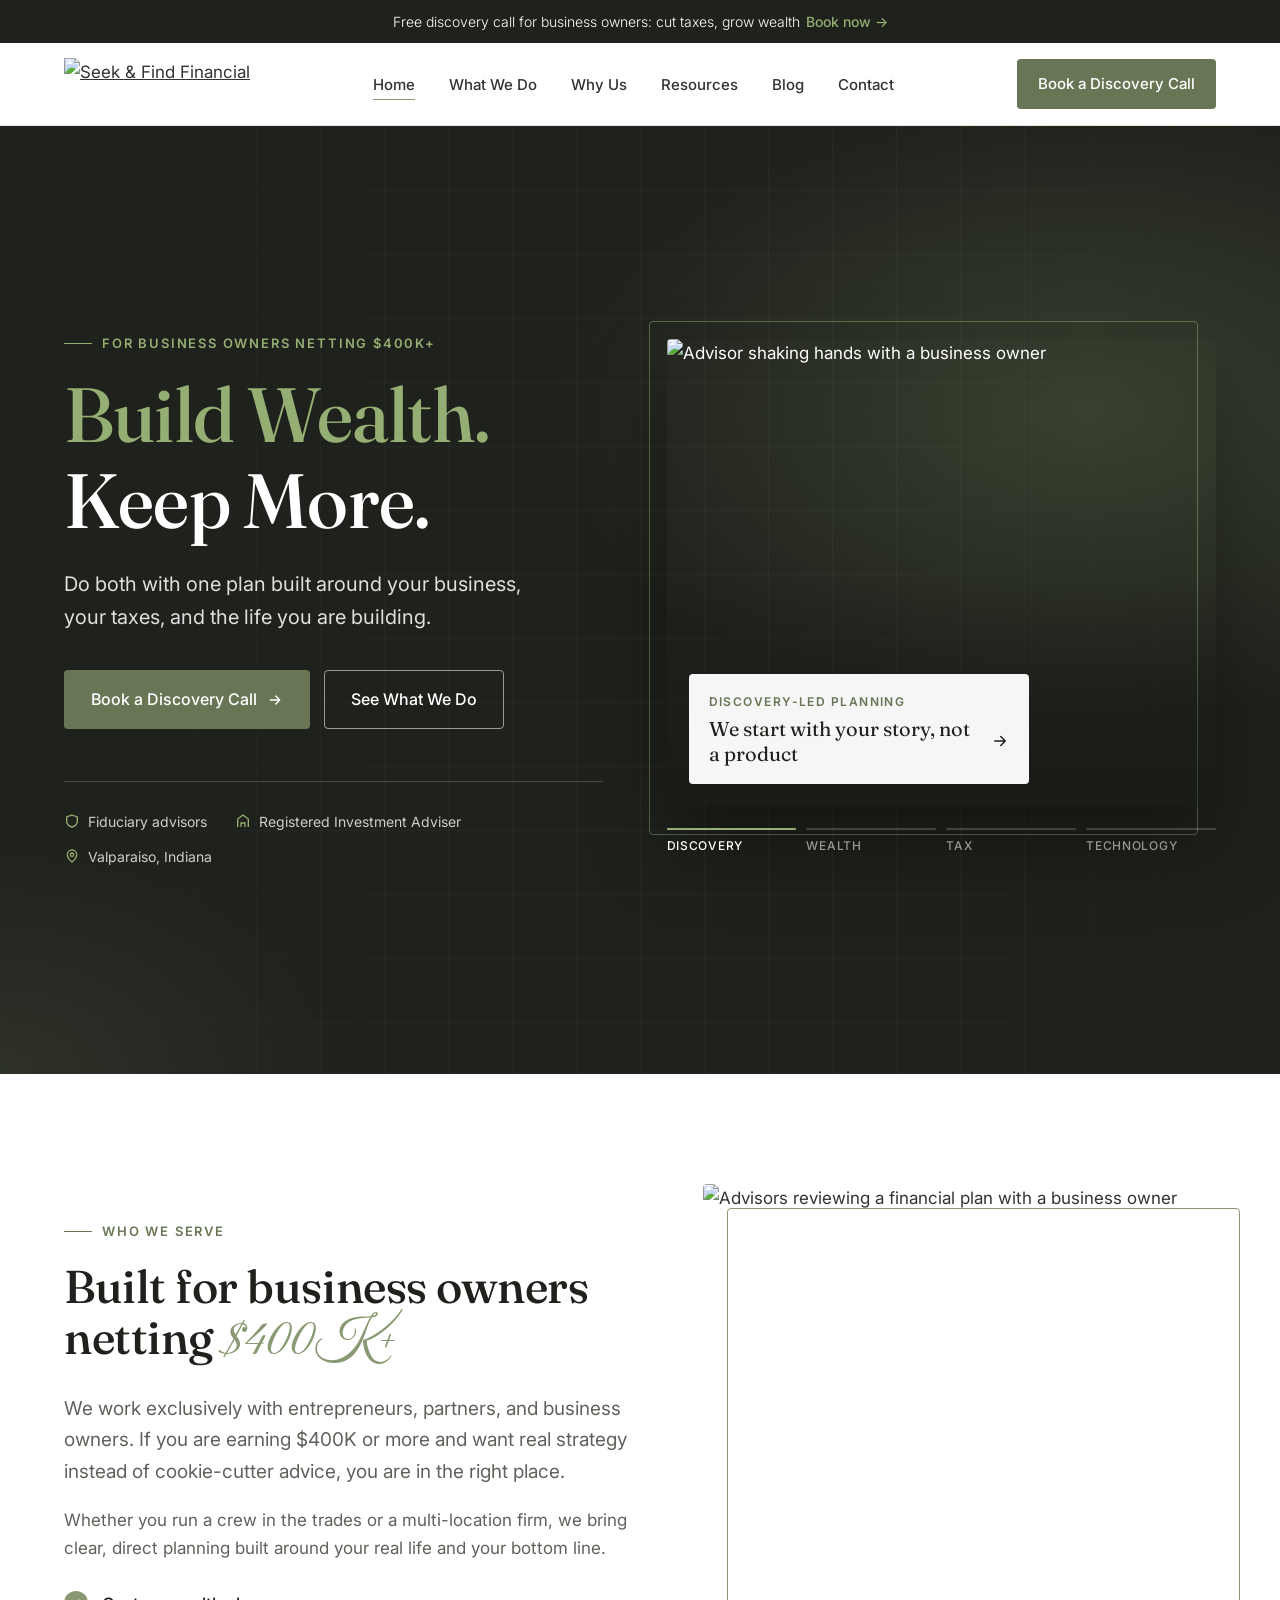
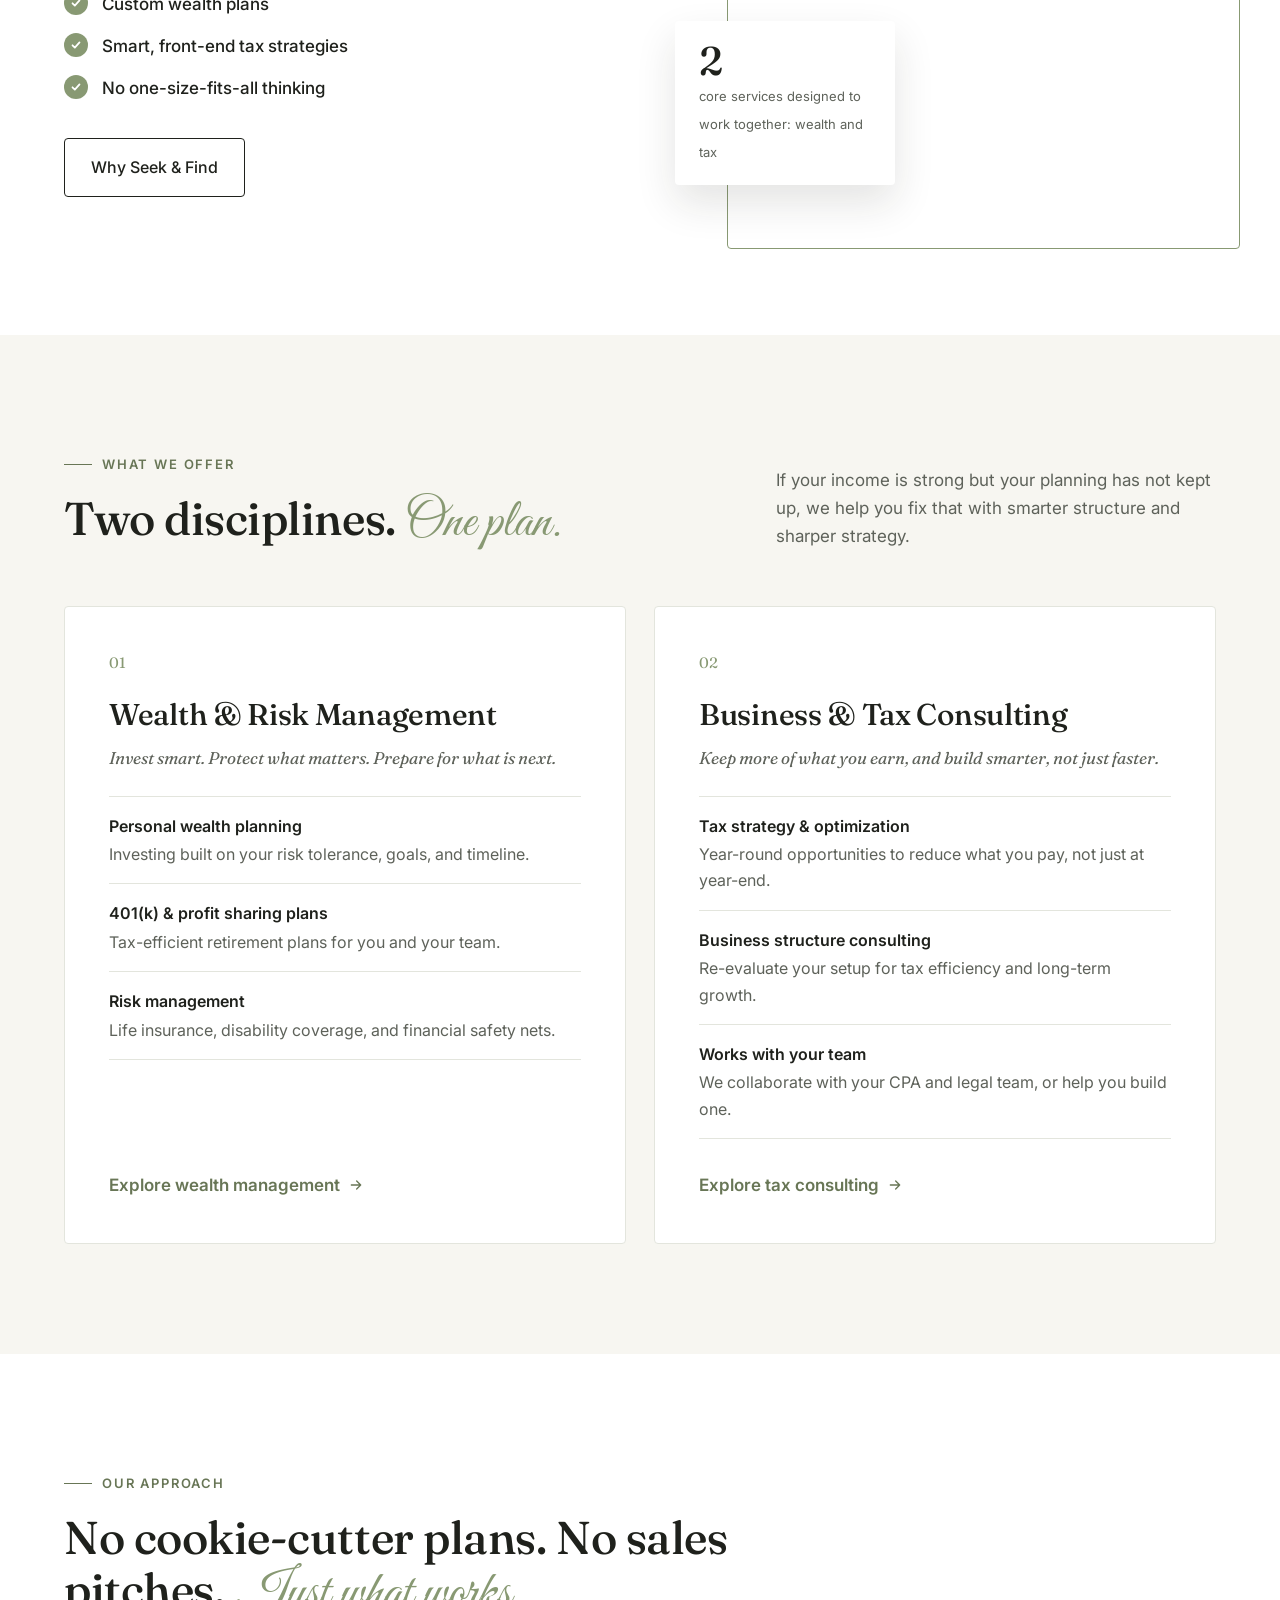
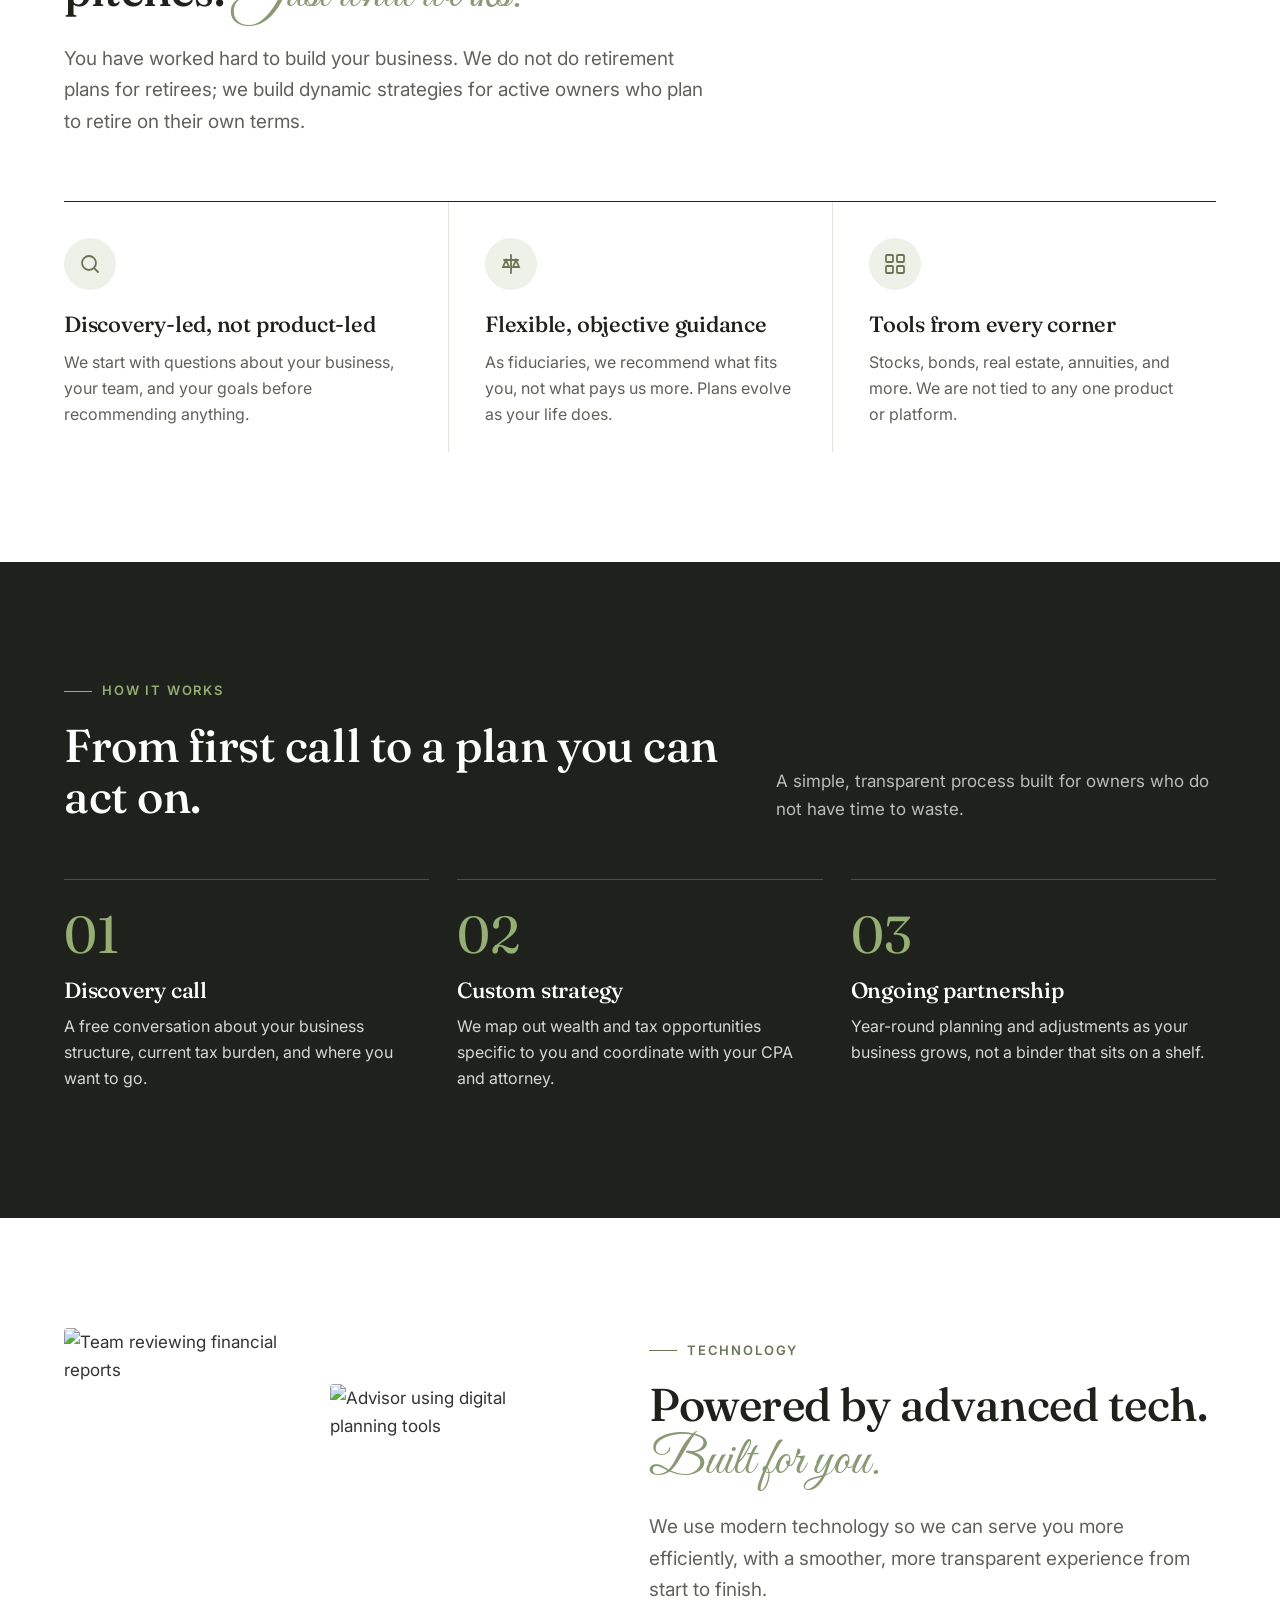
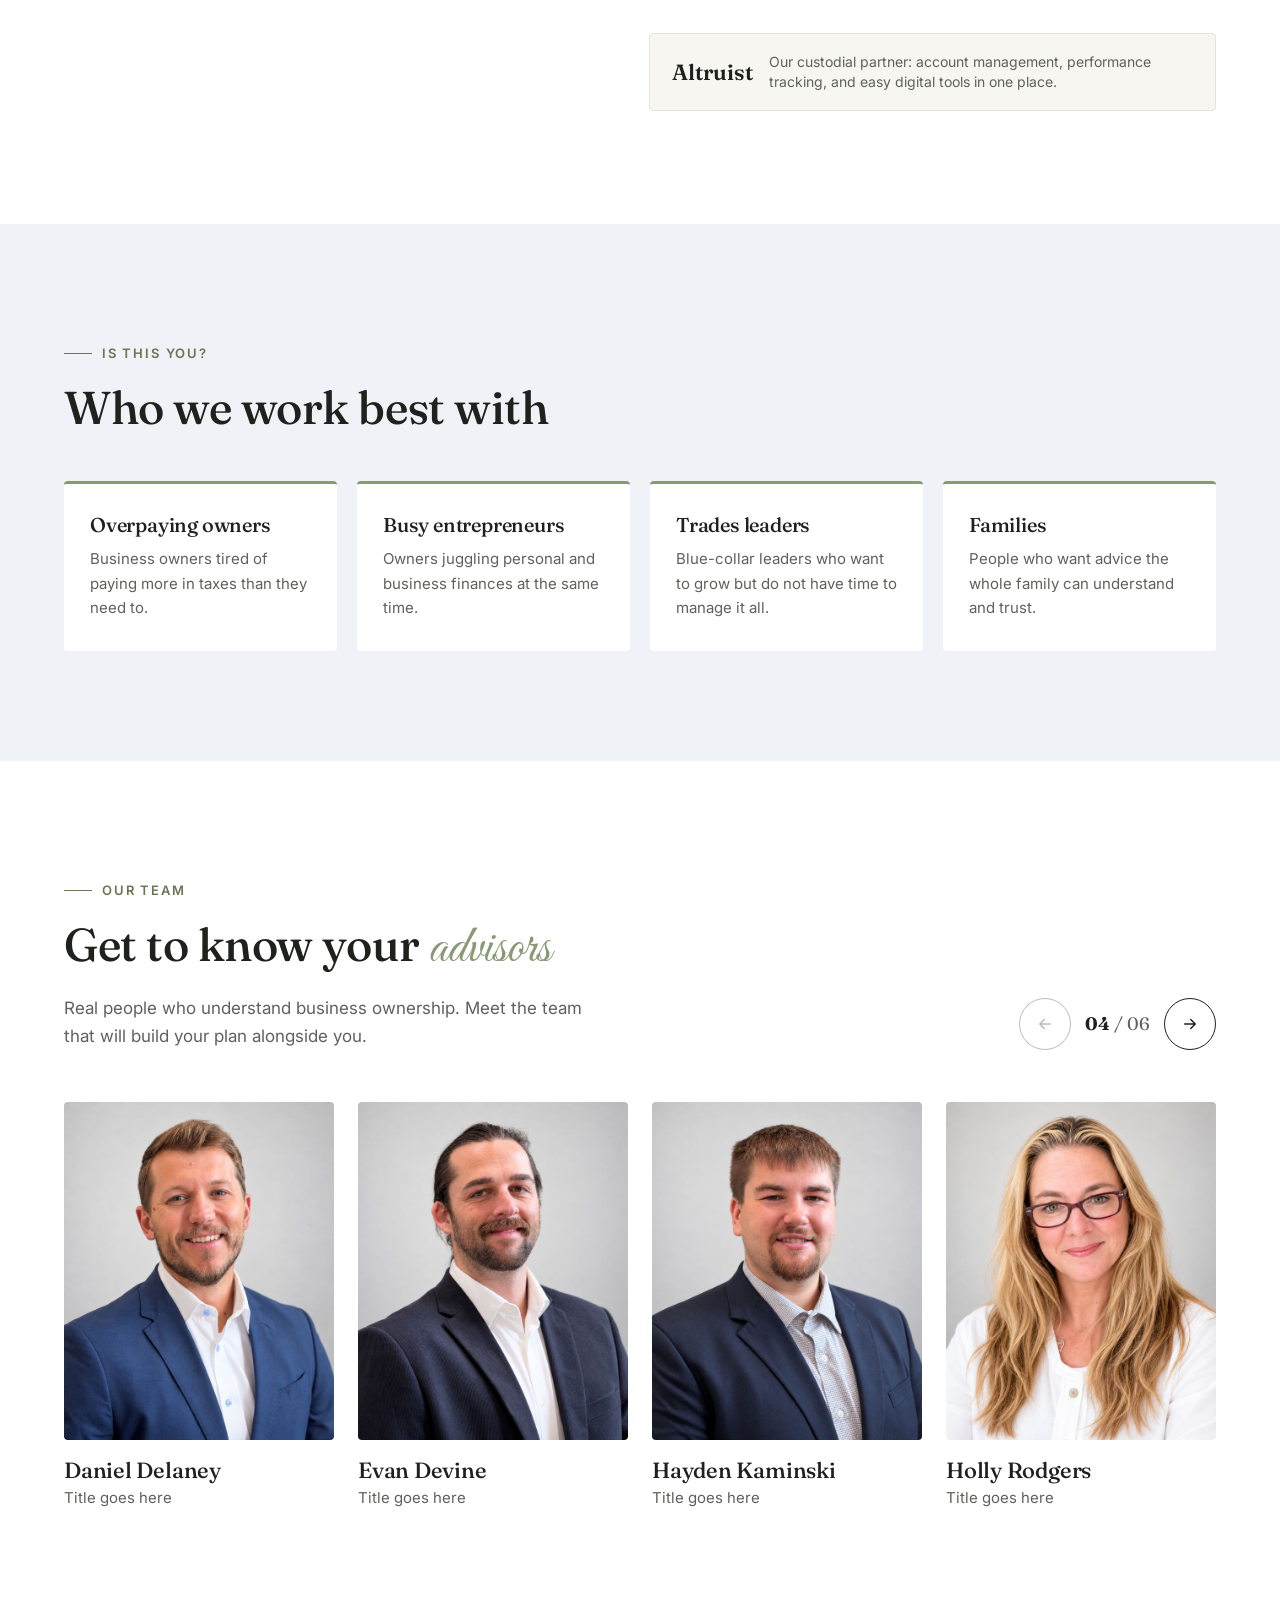
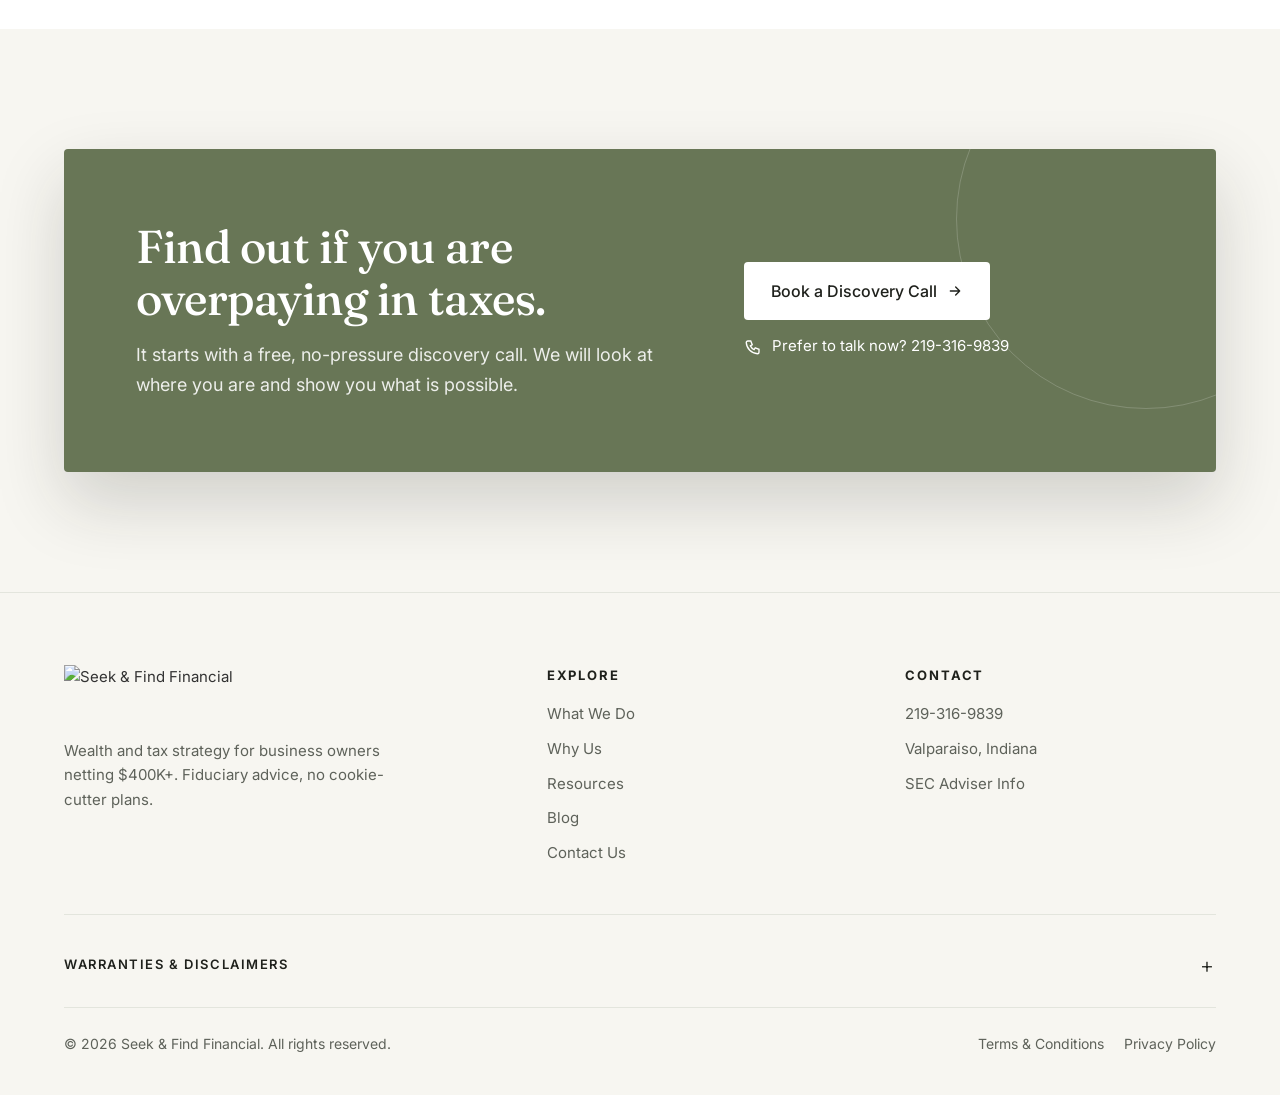
==== index.html @ c7fefdf2 "Add files via upload" ====
<!DOCTYPE html>
<html lang="en">
<head>
<meta charset="utf-8">
<meta name="viewport" content="width=device-width, initial-scale=1">
<title>Wealth &amp; Tax Planning for Business Owners | Seek &amp; Find Financial</title>
<meta name="description" content="Seek &amp; Find Financial helps business owners netting $400K+ cut taxes and grow wealth with custom, fiduciary financial strategies. Book a free discovery call.">
<link rel="preconnect" href="https://fonts.googleapis.com">
<link rel="preconnect" href="https://fonts.gstatic.com" crossorigin>
<!-- Mockup font stand-ins: Fraunces for Tabacbigglam (display), Great Vibes for Goodvibrations Script (accent), Inter (body, same as live site) -->
<link href="https://fonts.googleapis.com/css2?family=Fraunces:opsz,wght@9..144,400;9..144,500;9..144,600&family=Great+Vibes&family=Inter:wght@300;400;500;600&display=swap" rel="stylesheet">
<style>
  :root{
    --sage:#889973;          /* live site accent */
    --sage-light:#94AE73;    /* live site H1 accent */
    --sage-btn:#687656;      /* darkened for 4.5:1 contrast with white text */
    --sage-btn-hover:#56633F;
    --sage-tint:#EEF1E8;
    --ink:#1F211C;
    --text:#333333;
    --muted:#5E625A;
    --line:#E3E5DD;
    --paper:#FFFFFF;
    --cream:#F7F6F1;
    --mist:#EFF2F6;
    --display:"Fraunces", Georgia, serif;
    --script:"Great Vibes", cursive;
    --body:"Inter", system-ui, -apple-system, sans-serif;
    --wrap:1200px;
    --radius:4px;
  }
  *,*::before,*::after{box-sizing:border-box}
  html{scroll-behavior:smooth}
  body{margin:0;background:var(--paper);color:var(--text);font-family:var(--body);font-size:17px;line-height:1.65;-webkit-font-smoothing:antialiased}
  img{max-width:100%;display:block}
  a{color:inherit}
  .wrap{max-width:var(--wrap);margin:0 auto;padding:0 24px}
  h1,h2,h3{font-family:var(--display);font-weight:500;color:var(--ink);line-height:1.12;margin:0;letter-spacing:-0.01em}
  h2{font-size:clamp(30px,4vw,46px)}
  h3{font-size:22px}
  p{margin:0 0 1em}
  .script{font-family:var(--script);font-weight:400;color:var(--sage);font-size:1.15em;letter-spacing:0;line-height:1}
  .eyebrow{display:inline-flex;align-items:center;gap:10px;font-size:13px;font-weight:600;letter-spacing:.14em;text-transform:uppercase;color:var(--sage-btn);margin-bottom:18px}
  .eyebrow::before{content:"";width:28px;height:1px;background:currentColor}
  .lede{font-size:19px;color:var(--muted);max-width:640px}

  /* Buttons */
  .btn{display:inline-flex;align-items:center;gap:10px;padding:15px 26px;border-radius:var(--radius);font-weight:500;font-size:16px;text-decoration:none;transition:background .2s,color .2s,border-color .2s,transform .2s;border:1px solid transparent;cursor:pointer}
  .btn-primary{background:var(--sage-btn);color:#fff}
  .btn-primary:hover{background:var(--sage-btn-hover)}
  .btn-ghost{border-color:rgba(255,255,255,.55);color:#fff}
  .btn-ghost:hover{background:#fff;color:var(--ink)}
  .btn-dark{border-color:var(--ink);color:var(--ink)}
  .btn-dark:hover{background:var(--ink);color:#fff}
  .btn svg{width:16px;height:16px;transition:transform .2s}
  .btn:hover svg{transform:translateX(3px)}
  .btn:focus-visible,a:focus-visible,button:focus-visible{outline:2px solid var(--sage-light);outline-offset:3px}

  /* Announcement bar */
  .topbar{background:var(--ink);color:#fff;font-size:14px;text-align:center;padding:10px 16px}
  .topbar a{text-decoration:none;font-weight:300}
  .topbar a span{color:var(--sage-light);font-weight:500;margin-left:6px}

  /* Header */
  header.site{position:sticky;top:0;z-index:50;background:rgba(255,255,255,.94);backdrop-filter:blur(10px);border-bottom:1px solid var(--line)}
  .nav{display:flex;align-items:center;justify-content:space-between;height:82px}
  .logo img{height:52px;width:auto}
  .nav-links{display:flex;align-items:center;gap:34px;list-style:none;margin:0;padding:0}
  .nav-links a{text-decoration:none;font-size:15px;font-weight:500;color:var(--text);position:relative;padding:6px 0}
  .nav-links a::after{content:"";position:absolute;left:0;bottom:0;width:0;height:1px;background:var(--sage);transition:width .25s}
  .nav-links a:hover::after,.nav-links a[aria-current="page"]::after{width:100%}
  .nav .btn{padding:12px 20px;font-size:15px}
  .menu-toggle{display:none;background:none;border:0;padding:8px;cursor:pointer}
  .menu-toggle span{display:block;width:24px;height:2px;background:var(--ink);margin:5px 0;transition:transform .25s,opacity .25s}

  /* Hero */
  .hero{position:relative;color:#fff;overflow:hidden;background:
      radial-gradient(900px 520px at 85% 30%,rgba(148,174,115,.22),transparent 60%),
      radial-gradient(600px 400px at 0% 100%,rgba(136,153,115,.14),transparent 60%),
      var(--ink)}
  .hero::before{content:"";position:absolute;inset:0;background-image:linear-gradient(rgba(255,255,255,.035) 1px,transparent 1px),linear-gradient(90deg,rgba(255,255,255,.035) 1px,transparent 1px);background-size:64px 64px;mask-image:linear-gradient(90deg,transparent,#000 40%,#000 70%,transparent);-webkit-mask-image:linear-gradient(90deg,transparent,#000 40%,#000 70%,transparent);pointer-events:none}
  .hero .wrap{position:relative;width:100%;padding-top:88px;padding-bottom:96px;display:grid;grid-template-columns:1fr 1.02fr;gap:64px;align-items:center}
  .hero .eyebrow{color:var(--sage-light)}
  .hero h1{color:#fff;font-size:clamp(44px,6vw,78px)}
  .hero h1 em{font-style:normal;color:var(--sage-light);display:block}
  .hero p.sub{font-size:20px;color:rgba(255,255,255,.86);max-width:500px;margin:24px 0 36px}
  .hero-ctas{display:flex;flex-wrap:wrap;gap:14px}
  .hero-trust{display:flex;flex-wrap:wrap;gap:12px 28px;margin-top:52px;padding-top:28px;border-top:1px solid rgba(255,255,255,.18);font-size:14px;color:rgba(255,255,255,.78)}

  /* Hero carousel (maps to a Webflow Slider: fade animation, autoplay) */
  .carousel{position:relative}
  .carousel-frame{position:relative;aspect-ratio:4/3.4;border-radius:var(--radius);overflow:hidden;box-shadow:0 40px 80px rgba(0,0,0,.35)}
  .carousel::before{content:"";position:absolute;inset:-18px 18px 18px -18px;border:1px solid rgba(148,174,115,.5);border-radius:var(--radius);pointer-events:none}
  .slide{position:absolute;inset:0;opacity:0;transition:opacity 1.1s ease;pointer-events:none}
  .slide.active{opacity:1;pointer-events:auto}
  .slide img{width:100%;height:100%;object-fit:cover;transform:scale(1.08);transition:transform 7s ease-out}
  .slide.active img{transform:scale(1)}
  .slide::after{content:"";position:absolute;inset:0;background:linear-gradient(180deg,transparent 50%,rgba(20,22,18,.55))}
  .slide-card{position:absolute;left:22px;bottom:22px;right:22px;max-width:340px;z-index:2;background:rgba(255,255,255,.96);color:var(--text);padding:18px 20px;border-radius:var(--radius);transform:translateY(14px);opacity:0;transition:transform .7s ease .35s,opacity .7s ease .35s}
  .slide.active .slide-card{transform:none;opacity:1}
  .slide-card small{display:block;font-size:12px;font-weight:600;letter-spacing:.12em;text-transform:uppercase;color:var(--sage-btn);margin-bottom:4px}
  .slide-card a{font-family:var(--display);font-size:20px;line-height:1.25;color:var(--ink);text-decoration:none;display:flex;justify-content:space-between;gap:12px;align-items:center}
  .slide-card a svg{width:18px;height:18px;flex:0 0 18px;transition:transform .2s}
  .slide-card a:hover svg{transform:translateX(4px)}
  .carousel-nav{display:flex;gap:10px;margin-top:22px}
  .carousel-nav button{flex:1;background:none;border:0;padding:10px 0 0;cursor:pointer;text-align:left;color:rgba(255,255,255,.55);font:500 12px/1.3 var(--body);letter-spacing:.06em;text-transform:uppercase;position:relative}
  .carousel-nav button::before,.carousel-nav button::after{content:"";position:absolute;left:0;top:0;height:2px;border-radius:2px}
  .carousel-nav button::before{right:0;background:rgba(255,255,255,.18)}
  .carousel-nav button::after{width:0;background:var(--sage-light)}
  .carousel-nav button.active{color:#fff}
  .carousel-nav button.active::after{animation:progress var(--dur,6s) linear forwards}
  .carousel.paused .carousel-nav button.active::after{animation-play-state:paused}
  @keyframes progress{to{width:100%}}
  @media (prefers-reduced-motion:reduce){
    .slide,.slide img,.slide-card{transition:none}
    .slide img{transform:none}
    .carousel-nav button.active::after{animation:none;width:100%}
  }
  .hero-trust span{display:inline-flex;align-items:center;gap:8px}
  .hero-trust svg{width:16px;height:16px;color:var(--sage-light)}

  section{padding:110px 0}

  /* Built for */
  .split{display:grid;grid-template-columns:1.05fr .95fr;gap:72px;align-items:center}
  .split-media{position:relative}
  .split-media img{width:100%;aspect-ratio:4/5;object-fit:cover;border-radius:var(--radius)}
  .split-media::before{content:"";position:absolute;inset:24px -24px -24px 24px;border:1px solid var(--sage);border-radius:var(--radius);z-index:-1}
  .stat-badge{position:absolute;left:-28px;bottom:40px;background:var(--paper);padding:20px 24px;border-radius:var(--radius);box-shadow:0 18px 40px rgba(31,33,28,.12);max-width:220px}
  .stat-badge strong{display:block;font-family:var(--display);font-size:40px;font-weight:500;color:var(--ink);line-height:1}
  .stat-badge small{font-size:13px;color:var(--muted)}
  .checks{list-style:none;padding:0;margin:28px 0 36px;display:grid;gap:14px}
  .checks li{display:flex;gap:14px;align-items:flex-start;font-weight:500;color:var(--ink)}
  .checks li::before{content:"";flex:0 0 24px;height:24px;border-radius:50%;background:var(--sage) url("data:image/svg+xml,%3Csvg xmlns='http://www.w3.org/2000/svg' viewBox='0 0 24 24' fill='none' stroke='white' stroke-width='3' stroke-linecap='round' stroke-linejoin='round'%3E%3Cpath d='M6 12.5l4 4 8-9'/%3E%3C/svg%3E") center/14px no-repeat;margin-top:1px}

  /* Services */
  .services{background:var(--cream)}
  .section-head{display:flex;justify-content:space-between;align-items:flex-end;gap:40px;margin-bottom:56px}
  .section-head p{max-width:440px;color:var(--muted);margin:0}
  .cards{display:grid;grid-template-columns:1fr 1fr;gap:28px}
  .card{background:var(--paper);border:1px solid var(--line);border-radius:var(--radius);padding:44px;display:flex;flex-direction:column;transition:border-color .25s,box-shadow .25s,transform .25s}
  .card:hover{border-color:var(--sage);box-shadow:0 22px 50px rgba(31,33,28,.08);transform:translateY(-4px)}
  .card-num{font-family:var(--display);font-size:15px;color:var(--sage);margin-bottom:22px}
  .card h3{font-size:30px;margin-bottom:12px}
  .card .tag{font-style:italic;font-family:var(--display);color:var(--muted);margin-bottom:24px}
  .card ul{list-style:none;padding:0;margin:0 0 32px;border-top:1px solid var(--line)}
  .card li{padding:16px 0;border-bottom:1px solid var(--line);font-size:16px}
  .card li strong{display:block;color:var(--ink);font-weight:600;margin-bottom:2px}
  .card li span{color:var(--muted)}
  .card .link{margin-top:auto;display:inline-flex;align-items:center;gap:8px;font-weight:600;color:var(--sage-btn);text-decoration:none}
  .card .link:hover{color:var(--ink)}
  .card .link svg{width:16px;height:16px;transition:transform .2s}
  .card .link:hover svg{transform:translateX(4px)}

  /* Approach */
  .approach-head{max-width:760px;margin-bottom:64px}
  .approach-head h2{margin-bottom:22px}
  .pillars{display:grid;grid-template-columns:repeat(3,1fr);gap:0;border-top:1px solid var(--ink)}
  .pillar{padding:36px 36px 8px 0}
  .pillar + .pillar{padding-left:36px;border-left:1px solid var(--line)}
  .pillar-icon{width:52px;height:52px;border-radius:50%;background:var(--sage-tint);display:grid;place-items:center;margin-bottom:22px;color:var(--sage-btn)}
  .pillar-icon svg{width:24px;height:24px}
  .pillar h3{margin-bottom:12px}
  .pillar p{color:var(--muted);font-size:16px}

  /* Process */
  .process{background:var(--ink);color:rgba(255,255,255,.82)}
  .process h2{color:#fff}
  .process .eyebrow{color:var(--sage-light)}
  .process .section-head p{color:rgba(255,255,255,.7)}
  .steps{display:grid;grid-template-columns:repeat(3,1fr);gap:28px;counter-reset:step}
  .step{border-top:1px solid rgba(255,255,255,.2);padding-top:28px;counter-increment:step}
  .step::before{content:"0" counter(step);display:block;font-family:var(--display);font-size:52px;color:var(--sage-light);line-height:1;margin-bottom:18px}
  .step h3{color:#fff;margin-bottom:10px}
  .step p{font-size:16px}

  /* Tech */
  .tech .split{grid-template-columns:.95fr 1.05fr}
  .tech-media{display:grid;grid-template-columns:1fr 1fr;gap:18px}
  .tech-media img{min-width:0;width:100%;height:100%;aspect-ratio:3/4;object-fit:cover;border-radius:var(--radius)}
  .tech-media img:last-child{margin-top:56px}
  .partner{display:flex;align-items:center;gap:16px;margin-top:28px;padding:18px 22px;border:1px solid var(--line);border-radius:var(--radius);background:var(--cream)}
  .partner b{font-family:var(--display);font-size:22px;font-weight:600;color:var(--ink)}
  .partner small{color:var(--muted);font-size:14px;line-height:1.4}

  /* Who */
  .who{background:var(--mist)}
  .who-grid{display:grid;grid-template-columns:repeat(4,1fr);gap:20px;margin-top:48px}
  .who-item{background:var(--paper);border-radius:var(--radius);padding:30px 26px;border-top:3px solid var(--sage)}
  .who-item h3{font-size:20px;margin-bottom:10px}
  .who-item p{font-size:15px;color:var(--muted);margin:0}


  /* Team (Webflow: CMS "Team Members" collection list, horizontal scroll-snap + small arrow script) */
  .team{overflow:hidden}
  .team-head{display:flex;justify-content:space-between;align-items:flex-end;gap:40px;margin-bottom:48px}
  .team-head p{color:var(--muted);max-width:520px;margin:18px 0 0}
  .team-controls{display:flex;align-items:center;gap:14px;flex-shrink:0}
  .team-count{font-family:var(--display);font-size:18px;color:var(--ink);min-width:64px;text-align:center}
  .team-count span{color:var(--muted)}
  .arrow{width:52px;height:52px;border-radius:50%;border:1px solid var(--ink);background:none;display:grid;place-items:center;cursor:pointer;color:var(--ink);transition:background .2s,color .2s,opacity .2s}
  .arrow:hover:not(:disabled){background:var(--ink);color:#fff}
  .arrow:disabled{opacity:.3;cursor:default}
  .arrow svg{width:18px;height:18px}
  .team-track{display:flex;gap:24px;overflow-x:auto;scroll-snap-type:x mandatory;scroll-behavior:smooth;padding:4px 0 8px;margin:0;list-style:none;scrollbar-width:none}
  .team-track::-webkit-scrollbar{display:none}
  .member{flex:0 0 calc((100% - 72px)/4);scroll-snap-align:start}
  .member a{text-decoration:none;color:inherit;display:block}
  .member-photo{position:relative;aspect-ratio:4/5;border-radius:var(--radius);overflow:hidden;background:#C1C0C0}
  .member-photo img{width:100%;height:100%;object-fit:cover;transition:transform .6s ease}
  .member-photo::after{content:"";position:absolute;inset:0;background:linear-gradient(180deg,transparent 55%,rgba(31,33,28,.55));opacity:0;transition:opacity .35s}
  .member-photo .bio-btn{position:absolute;left:16px;right:16px;bottom:16px;z-index:1;display:flex;justify-content:space-between;align-items:center;color:#fff;font-weight:500;font-size:15px;opacity:0;transform:translateY(10px);transition:opacity .35s,transform .35s}
  .member-photo .bio-btn svg{width:18px;height:18px}
  .member a:hover .member-photo img,.member a:focus-visible .member-photo img{transform:scale(1.04)}
  .member a:hover .member-photo::after,.member a:focus-visible .member-photo::after,
  .member a:hover .bio-btn,.member a:focus-visible .bio-btn{opacity:1;transform:none}
  .member-tag{position:absolute;top:14px;left:14px;z-index:1;background:rgba(255,255,255,.92);color:var(--ink);font-size:12px;font-weight:600;padding:6px 10px;border-radius:100px;display:inline-flex;align-items:center;gap:6px}
  .member-tag::before{content:"";width:7px;height:7px;border-radius:50%;background:var(--sage)}
  .member h3{font-size:22px;margin:18px 0 4px}
  .member p{font-size:15px;color:var(--muted);margin:0}
  @media (hover:none){.member-photo .bio-btn{display:none}}

  /* CTA */
  .cta{position:relative;padding:120px 0;isolation:isolate;background:var(--cream)}
  /* Muted photo: grayscale + low opacity under a cream wash (in Webflow: section bg image + a cream overlay div, or a gradient layer over the image) */
  .cta::before{content:"";position:absolute;inset:0;z-index:-2;background:url("https://cdn.prod.website-files.com/686f7fe6a545005c9dba4204/686fa33d42c62e52891a4224_Our%20Approach.avif") center/cover no-repeat;filter:grayscale(1) contrast(.9);opacity:.35}
  .cta::after{content:"";position:absolute;inset:0;z-index:-1;background:linear-gradient(180deg,rgba(247,246,241,.85),rgba(247,246,241,.55) 50%,rgba(247,246,241,.85))}
  .cta-box{box-shadow:0 30px 70px rgba(31,33,28,.18);background:var(--sage-btn);color:#fff;border-radius:var(--radius);padding:72px;display:grid;grid-template-columns:1.4fr 1fr;gap:48px;align-items:center;position:relative;overflow:hidden}
  .cta-box::after{content:"";position:absolute;right:-120px;top:-120px;width:380px;height:380px;border-radius:50%;border:1px solid rgba(255,255,255,.18)}
  .cta-box h2{color:#fff;margin-bottom:16px}
  .cta-box p{color:rgba(255,255,255,.88);margin:0;font-size:18px}
  .cta-actions{display:flex;flex-direction:column;gap:14px;align-items:flex-start;position:relative;z-index:1}
  .cta-actions .btn-light{background:#fff;color:var(--ink)}
  .cta-actions .btn-light:hover{background:var(--ink);color:#fff}
  .cta-actions .phone{color:#fff;text-decoration:none;font-size:15px;display:inline-flex;gap:10px;align-items:center}
  .cta-actions .phone svg{width:18px;height:18px}

  /* Footer */
  footer{background:var(--cream);border-top:1px solid var(--line);padding:72px 0 40px;font-size:15px}
  .foot-grid{display:grid;grid-template-columns:1.4fr 1fr 1fr;gap:48px;padding-bottom:48px;border-bottom:1px solid var(--line)}
  .foot-grid img{height:56px;width:auto;margin-bottom:18px}
  .foot-grid h4{font-family:var(--body);font-size:13px;letter-spacing:.14em;text-transform:uppercase;color:var(--ink);margin:0 0 16px}
  .foot-grid ul{list-style:none;padding:0;margin:0;display:grid;gap:10px}
  .foot-grid a{text-decoration:none;color:var(--muted)}
  .foot-grid a:hover{color:var(--sage-btn)}
  .foot-grid p{color:var(--muted)}
  details.disclaimer{margin-top:32px;border-bottom:1px solid var(--line);padding-bottom:24px}
  details.disclaimer summary{cursor:pointer;font-weight:600;font-size:13px;letter-spacing:.12em;text-transform:uppercase;color:var(--ink);list-style:none;display:flex;justify-content:space-between;align-items:center}
  details.disclaimer summary::-webkit-details-marker{display:none}
  details.disclaimer summary::after{content:"+";font-size:22px;font-weight:300;transition:transform .2s}
  details.disclaimer[open] summary::after{transform:rotate(45deg)}
  details.disclaimer p{font-size:13px;line-height:1.7;color:var(--muted);margin-top:18px}
  .legal{display:flex;justify-content:space-between;flex-wrap:wrap;gap:12px;padding-top:24px;font-size:14px;color:var(--muted)}
  .legal a{color:var(--muted);text-decoration:none;margin-left:20px}
  .legal a:hover{color:var(--ink)}

  /* Reveal (only active when JS adds .js to html) */
  .js .reveal{opacity:0;transform:translateY(24px);transition:opacity .7s ease,transform .7s ease}
  .js .reveal.in{opacity:1;transform:none}
  @media (prefers-reduced-motion:reduce){.js .reveal{opacity:1;transform:none;transition:none}html{scroll-behavior:auto}}

  /* Responsive */
  @media (max-width:1020px){
    .nav-links,.nav .btn{display:none}
    .menu-toggle{display:block}
    .nav.open .nav-links{display:flex;flex-direction:column;align-items:flex-start;gap:4px;position:absolute;top:82px;left:0;right:0;background:#fff;padding:16px 24px 28px;border-bottom:1px solid var(--line)}
    .nav.open .nav-links a{font-size:18px;padding:10px 0}
    .nav.open .menu-toggle span:nth-child(1){transform:translateY(7px) rotate(45deg)}
    .nav.open .menu-toggle span:nth-child(2){opacity:0}
    .nav.open .menu-toggle span:nth-child(3){transform:translateY(-7px) rotate(-45deg)}
    .nav-links .mobile-cta{display:block}
    .split,.tech .split,.cards,.cta-box,.hero .wrap{grid-template-columns:1fr}
    .hero .wrap{gap:56px;padding-bottom:72px}
    .carousel{max-width:640px}
    .split{gap:56px}
    .pillars,.steps{grid-template-columns:1fr}
    .pillar,.pillar + .pillar{padding:32px 0 8px;border-left:0;border-bottom:1px solid var(--line)}
    .who-grid{grid-template-columns:1fr 1fr}
    .member{flex-basis:calc((100% - 48px)/3)}
    .team-head{flex-direction:column;align-items:flex-start;gap:24px}
    .foot-grid{grid-template-columns:1fr 1fr}
    .foot-grid > div:first-child{grid-column:1/-1}
    .section-head{flex-direction:column;align-items:flex-start;gap:16px}
    .stat-badge{left:16px}
  }
  @media (min-width:1021px){.nav-links .mobile-cta{display:none}}
  @media (max-width:640px){
    body{font-size:16px}
    section{padding:76px 0}
    .wrap{padding:0 16px}
    .hero{min-height:0}
    .hero .wrap{padding-top:72px;padding-bottom:64px}
    .hero p.sub{font-size:18px}
    .split-media::before,.carousel::before{display:none}
    .slide-card{left:12px;right:12px;bottom:12px;padding:14px 16px}
    .slide-card a{font-size:17px}
    .carousel-nav button{font-size:10px}
    .card{padding:30px 24px}
    .who-grid,.foot-grid{grid-template-columns:1fr}
    .member{flex-basis:78%}
    .team-track{gap:16px}
    .cta{padding:76px 0}
    .cta-box{padding:44px 26px}
    .tech-media img:last-child{margin-top:32px}
    .legal a{margin:0 16px 0 0}
  }
</style>
</head>
<body>

<div class="topbar">
  <a href="#contact">Free discovery call for business owners: cut taxes, grow wealth<span>Book now &rarr;</span></a>
</div>

<header class="site">
  <nav class="wrap nav" aria-label="Main">
    <a class="logo" href="#top" aria-label="Seek &amp; Find Financial home">
      <img src="https://cdn.prod.website-files.com/686f7fe6a545005c9dba4204/686fa31ba6a747bf3f090057_seek_and_find-logo.png" alt="Seek &amp; Find Financial">
    </a>
    <ul class="nav-links" id="nav-links">
      <li><a href="#top" aria-current="page">Home</a></li>
      <li><a href="#services">What We Do</a></li>
      <li><a href="#approach">Why Us</a></li>
      <li><a href="#">Resources</a></li>
      <li><a href="#">Blog</a></li>
      <li><a href="#contact">Contact</a></li>
      <li class="mobile-cta"><a class="btn btn-primary" href="#contact" style="color:#fff;margin-top:12px">Book a Discovery Call</a></li>
    </ul>
    <a class="btn btn-primary" href="#contact">Book a Discovery Call</a>
    <button class="menu-toggle" aria-label="Open menu" aria-expanded="false" aria-controls="nav-links"><span></span><span></span><span></span></button>
  </nav>
</header>

<main id="top">

  <!-- HERO -->
  <section class="hero" aria-labelledby="hero-title">
    <div class="wrap">
      <div>
      <div class="eyebrow">For business owners netting $400K+</div>
      <h1 id="hero-title"><em>Build Wealth.</em> Keep More.</h1>
      <p class="sub">Do both with one plan built around your business, your taxes, and the life you are building.</p>
      <div class="hero-ctas">
        <a class="btn btn-primary" href="#contact">Book a Discovery Call
          <svg viewBox="0 0 24 24" fill="none" stroke="currentColor" stroke-width="2" stroke-linecap="round" stroke-linejoin="round"><path d="M5 12h14M13 6l6 6-6 6"/></svg>
        </a>
        <a class="btn btn-ghost" href="#services">See What We Do</a>
      </div>
      <div class="hero-trust">
        <span><svg viewBox="0 0 24 24" fill="none" stroke="currentColor" stroke-width="2"><path d="M12 3l8 3v6c0 5-3.5 8-8 9-4.5-1-8-4-8-9V6z"/></svg>Fiduciary advisors</span>
        <span><svg viewBox="0 0 24 24" fill="none" stroke="currentColor" stroke-width="2"><path d="M4 21V9l8-6 8 6v12M9 21v-6h6v6"/></svg>Registered Investment Adviser</span>
        <span><svg viewBox="0 0 24 24" fill="none" stroke="currentColor" stroke-width="2"><path d="M12 21s-7-6.2-7-11a7 7 0 0 1 14 0c0 4.8-7 11-7 11z"/><circle cx="12" cy="10" r="2.5"/></svg>Valparaiso, Indiana</span>
      </div>
      </div>

      <div class="carousel" aria-roledescription="carousel" aria-label="What we help with">
        <div class="carousel-frame">
          <div class="slide active" aria-roledescription="slide" aria-label="1 of 4">
            <img src="https://cdn.prod.website-files.com/6875eab98b7b947e57b3018b/687611428dc9a5ca84f3cde6_hero-banner.avif" alt="Advisor shaking hands with a business owner">
            <div class="slide-card"><small>Discovery-led planning</small><a href="#approach">We start with your story, not a product <svg viewBox="0 0 24 24" fill="none" stroke="currentColor" stroke-width="2" stroke-linecap="round" stroke-linejoin="round"><path d="M5 12h14M13 6l6 6-6 6"/></svg></a></div>
          </div>
          <div class="slide" aria-roledescription="slide" aria-label="2 of 4">
            <img src="https://cdn.prod.website-files.com/686f7fe6a545005c9dba4204/686fa32dc0368fe957617ee8_rightwrap.avif" alt="Advisors reviewing a plan with a client" loading="lazy">
            <div class="slide-card"><small>Wealth &amp; risk management</small><a href="#services">Invest smart and protect what you built <svg viewBox="0 0 24 24" fill="none" stroke="currentColor" stroke-width="2" stroke-linecap="round" stroke-linejoin="round"><path d="M5 12h14M13 6l6 6-6 6"/></svg></a></div>
          </div>
          <div class="slide" aria-roledescription="slide" aria-label="3 of 4">
            <img src="https://cdn.prod.website-files.com/686f7fe6a545005c9dba4204/686fa3399f8dc3f3524bd8cb_powered-advanced.avif" alt="Team reviewing financial reports" loading="lazy">
            <div class="slide-card"><small>Business &amp; tax consulting</small><a href="#services">Stop overpaying, plan year-round <svg viewBox="0 0 24 24" fill="none" stroke="currentColor" stroke-width="2" stroke-linecap="round" stroke-linejoin="round"><path d="M5 12h14M13 6l6 6-6 6"/></svg></a></div>
          </div>
          <div class="slide" aria-roledescription="slide" aria-label="4 of 4">
            <img src="https://cdn.prod.website-files.com/686f7fe6a545005c9dba4204/6874935d5afcd5619084cd06_advanced-tech-built-img.avif" alt="Advisor using digital planning tools" loading="lazy">
            <div class="slide-card"><small>Powered by Altruist</small><a href="#tech">Your accounts and performance in one place <svg viewBox="0 0 24 24" fill="none" stroke="currentColor" stroke-width="2" stroke-linecap="round" stroke-linejoin="round"><path d="M5 12h14M13 6l6 6-6 6"/></svg></a></div>
          </div>
        </div>
        <div class="carousel-nav" role="group" aria-label="Choose slide">
          <button class="active" aria-label="Slide 1: Discovery">Discovery</button>
          <button aria-label="Slide 2: Wealth">Wealth</button>
          <button aria-label="Slide 3: Tax">Tax</button>
          <button aria-label="Slide 4: Technology">Technology</button>
        </div>
      </div>
    </div>
  </section>

  <!-- BUILT FOR -->
  <section aria-labelledby="built-title">
    <div class="wrap split">
      <div class="reveal">
        <div class="eyebrow">Who we serve</div>
        <h2 id="built-title">Built for business owners netting <span class="script">$400K+</span></h2>
        <p class="lede" style="margin-top:24px">We work exclusively with entrepreneurs, partners, and business owners. If you are earning $400K or more and want real strategy instead of cookie-cutter advice, you are in the right place.</p>
        <p style="color:var(--muted)">Whether you run a crew in the trades or a multi-location firm, we bring clear, direct planning built around your real life and your bottom line.</p>
        <ul class="checks">
          <li>Custom wealth plans</li>
          <li>Smart, front-end tax strategies</li>
          <li>No one-size-fits-all thinking</li>
        </ul>
        <a class="btn btn-dark" href="#approach">Why Seek &amp; Find</a>
      </div>
      <div class="split-media reveal">
        <img src="https://cdn.prod.website-files.com/686f7fe6a545005c9dba4204/686fa32dc0368fe957617ee8_rightwrap.avif" alt="Advisors reviewing a financial plan with a business owner" loading="lazy">
        <div class="stat-badge"><strong>2</strong><small>core services designed to work together: wealth and tax</small></div>
      </div>
    </div>
  </section>

  <!-- SERVICES -->
  <section class="services" id="services" aria-labelledby="services-title">
    <div class="wrap">
      <div class="section-head reveal">
        <div>
          <div class="eyebrow">What we offer</div>
          <h2 id="services-title">Two disciplines. <span class="script">One plan.</span></h2>
        </div>
        <p>If your income is strong but your planning has not kept up, we help you fix that with smarter structure and sharper strategy.</p>
      </div>
      <div class="cards">
        <article class="card reveal">
          <div class="card-num">01</div>
          <h3>Wealth &amp; Risk Management</h3>
          <p class="tag">Invest smart. Protect what matters. Prepare for what is next.</p>
          <ul>
            <li><strong>Personal wealth planning</strong><span>Investing built on your risk tolerance, goals, and timeline.</span></li>
            <li><strong>401(k) &amp; profit sharing plans</strong><span>Tax-efficient retirement plans for you and your team.</span></li>
            <li><strong>Risk management</strong><span>Life insurance, disability coverage, and financial safety nets.</span></li>
          </ul>
          <a class="link" href="#">Explore wealth management <svg viewBox="0 0 24 24" fill="none" stroke="currentColor" stroke-width="2" stroke-linecap="round" stroke-linejoin="round"><path d="M5 12h14M13 6l6 6-6 6"/></svg></a>
        </article>
        <article class="card reveal">
          <div class="card-num">02</div>
          <h3>Business &amp; Tax Consulting</h3>
          <p class="tag">Keep more of what you earn, and build smarter, not just faster.</p>
          <ul>
            <li><strong>Tax strategy &amp; optimization</strong><span>Year-round opportunities to reduce what you pay, not just at year-end.</span></li>
            <li><strong>Business structure consulting</strong><span>Re-evaluate your setup for tax efficiency and long-term growth.</span></li>
            <li><strong>Works with your team</strong><span>We collaborate with your CPA and legal team, or help you build one.</span></li>
          </ul>
          <a class="link" href="#">Explore tax consulting <svg viewBox="0 0 24 24" fill="none" stroke="currentColor" stroke-width="2" stroke-linecap="round" stroke-linejoin="round"><path d="M5 12h14M13 6l6 6-6 6"/></svg></a>
        </article>
      </div>
    </div>
  </section>

  <!-- APPROACH -->
  <section id="approach" aria-labelledby="approach-title">
    <div class="wrap">
      <div class="approach-head reveal">
        <div class="eyebrow">Our approach</div>
        <h2 id="approach-title">No cookie-cutter plans. No sales pitches. <span class="script">Just what works.</span></h2>
        <p class="lede">You have worked hard to build your business. We do not do retirement plans for retirees; we build dynamic strategies for active owners who plan to retire on their own terms.</p>
      </div>
      <div class="pillars">
        <div class="pillar reveal">
          <div class="pillar-icon"><svg viewBox="0 0 24 24" fill="none" stroke="currentColor" stroke-width="1.8" stroke-linecap="round"><circle cx="11" cy="11" r="7"/><path d="M20 20l-4-4"/></svg></div>
          <h3>Discovery-led, not product-led</h3>
          <p>We start with questions about your business, your team, and your goals before recommending anything.</p>
        </div>
        <div class="pillar reveal">
          <div class="pillar-icon"><svg viewBox="0 0 24 24" fill="none" stroke="currentColor" stroke-width="1.8" stroke-linecap="round"><path d="M12 3v18M5 8h14M7 8l-3 7h6zM17 8l-3 7h6z"/></svg></div>
          <h3>Flexible, objective guidance</h3>
          <p>As fiduciaries, we recommend what fits you, not what pays us more. Plans evolve as your life does.</p>
        </div>
        <div class="pillar reveal">
          <div class="pillar-icon"><svg viewBox="0 0 24 24" fill="none" stroke="currentColor" stroke-width="1.8" stroke-linecap="round"><rect x="3" y="3" width="7" height="7" rx="1"/><rect x="14" y="3" width="7" height="7" rx="1"/><rect x="3" y="14" width="7" height="7" rx="1"/><rect x="14" y="14" width="7" height="7" rx="1"/></svg></div>
          <h3>Tools from every corner</h3>
          <p>Stocks, bonds, real estate, annuities, and more. We are not tied to any one product or platform.</p>
        </div>
      </div>
    </div>
  </section>

  <!-- PROCESS -->
  <section class="process" aria-labelledby="process-title">
    <div class="wrap">
      <div class="section-head reveal">
        <div>
          <div class="eyebrow">How it works</div>
          <h2 id="process-title">From first call to a plan you can act on.</h2>
        </div>
        <p>A simple, transparent process built for owners who do not have time to waste.</p>
      </div>
      <div class="steps">
        <div class="step reveal">
          <h3>Discovery call</h3>
          <p>A free conversation about your business structure, current tax burden, and where you want to go.</p>
        </div>
        <div class="step reveal">
          <h3>Custom strategy</h3>
          <p>We map out wealth and tax opportunities specific to you and coordinate with your CPA and attorney.</p>
        </div>
        <div class="step reveal">
          <h3>Ongoing partnership</h3>
          <p>Year-round planning and adjustments as your business grows, not a binder that sits on a shelf.</p>
        </div>
      </div>
    </div>
  </section>

  <!-- TECH -->
  <section class="tech" id="tech" aria-labelledby="tech-title">
    <div class="wrap split">
      <div class="tech-media reveal">
        <img src="https://cdn.prod.website-files.com/686f7fe6a545005c9dba4204/686fa3399f8dc3f3524bd8cb_powered-advanced.avif" alt="Team reviewing financial reports" loading="lazy">
        <img src="https://cdn.prod.website-files.com/686f7fe6a545005c9dba4204/6874935d5afcd5619084cd06_advanced-tech-built-img.avif" alt="Advisor using digital planning tools" loading="lazy">
      </div>
      <div class="reveal">
        <div class="eyebrow">Technology</div>
        <h2 id="tech-title">Powered by advanced tech. <span class="script">Built for you.</span></h2>
        <p class="lede" style="margin-top:24px">We use modern technology so we can serve you more efficiently, with a smoother, more transparent experience from start to finish.</p>
        <div class="partner">
          <b>Altruist</b>
          <small>Our custodial partner: account management, performance tracking, and easy digital tools in one place.</small>
        </div>
      </div>
    </div>
  </section>

  <!-- WHO -->
  <section class="who" aria-labelledby="who-title">
    <div class="wrap">
      <div class="reveal" style="max-width:720px">
        <div class="eyebrow">Is this you?</div>
        <h2 id="who-title">Who we work best with</h2>
      </div>
      <div class="who-grid">
        <div class="who-item reveal"><h3>Overpaying owners</h3><p>Business owners tired of paying more in taxes than they need to.</p></div>
        <div class="who-item reveal"><h3>Busy entrepreneurs</h3><p>Owners juggling personal and business finances at the same time.</p></div>
        <div class="who-item reveal"><h3>Trades leaders</h3><p>Blue-collar leaders who want to grow but do not have time to manage it all.</p></div>
        <div class="who-item reveal"><h3>Families</h3><p>People who want advice the whole family can understand and trust.</p></div>
      </div>
    </div>
  </section>


  <!-- TEAM -->
  <section class="team" id="team" aria-labelledby="team-title">
    <div class="wrap">
      <div class="team-head reveal">
        <div>
          <div class="eyebrow">Our team</div>
          <h2 id="team-title">Get to know your <span class="script">advisors</span></h2>
          <p>Real people who understand business ownership. Meet the team that will build your plan alongside you.</p>
        </div>
        <div class="team-controls">
          <button class="arrow" data-dir="-1" aria-label="Previous advisors"><svg viewBox="0 0 24 24" fill="none" stroke="currentColor" stroke-width="2" stroke-linecap="round" stroke-linejoin="round"><path d="M19 12H5M11 6l-6 6 6 6"/></svg></button>
          <div class="team-count" aria-live="polite"><b>01</b> <span>/ 06</span></div>
          <button class="arrow" data-dir="1" aria-label="Next advisors"><svg viewBox="0 0 24 24" fill="none" stroke="currentColor" stroke-width="2" stroke-linecap="round" stroke-linejoin="round"><path d="M5 12h14M13 6l6 6-6 6"/></svg></button>
        </div>
      </div>
      <ul class="team-track" aria-label="Advisors">
          <li class="member reveal">
            <a href="#">
              <div class="member-photo">
                
                <img src="[data-uri]" alt="Headshot of Daniel Delaney" width="640" height="800" loading="lazy">
                <span class="bio-btn">Meet Daniel <svg viewBox="0 0 24 24" fill="none" stroke="currentColor" stroke-width="2" stroke-linecap="round" stroke-linejoin="round"><path d="M5 12h14M13 6l6 6-6 6"/></svg></span>
              </div>
              <h3>Daniel Delaney</h3>
              <p>Title goes here</p>
            </a>
          </li>
          <li class="member reveal">
            <a href="#">
              <div class="member-photo">
                
                <img src="[data-uri]" alt="Headshot of Evan Devine" width="640" height="800" loading="lazy">
                <span class="bio-btn">Meet Evan <svg viewBox="0 0 24 24" fill="none" stroke="currentColor" stroke-width="2" stroke-linecap="round" stroke-linejoin="round"><path d="M5 12h14M13 6l6 6-6 6"/></svg></span>
              </div>
              <h3>Evan Devine</h3>
              <p>Title goes here</p>
            </a>
          </li>
          <li class="member reveal">
            <a href="#">
              <div class="member-photo">
                
                <img src="[data-uri]" alt="Headshot of Hayden Kaminski" width="640" height="800" loading="lazy">
                <span class="bio-btn">Meet Hayden <svg viewBox="0 0 24 24" fill="none" stroke="currentColor" stroke-width="2" stroke-linecap="round" stroke-linejoin="round"><path d="M5 12h14M13 6l6 6-6 6"/></svg></span>
              </div>
              <h3>Hayden Kaminski</h3>
              <p>Title goes here</p>
            </a>
          </li>
          <li class="member reveal">
            <a href="#">
              <div class="member-photo">
                
                <img src="[data-uri]" alt="Headshot of Holly Rodgers" width="640" height="800" loading="lazy">
                <span class="bio-btn">Meet Holly <svg viewBox="0 0 24 24" fill="none" stroke="currentColor" stroke-width="2" stroke-linecap="round" stroke-linejoin="round"><path d="M5 12h14M13 6l6 6-6 6"/></svg></span>
              </div>
              <h3>Holly Rodgers</h3>
              <p>Title goes here</p>
            </a>
          </li>
          <li class="member reveal">
            <a href="#">
              <div class="member-photo">
                
                <img src="[data-uri]" alt="Headshot of Michael Halloran" width="640" height="800" loading="lazy">
                <span class="bio-btn">Meet Michael <svg viewBox="0 0 24 24" fill="none" stroke="currentColor" stroke-width="2" stroke-linecap="round" stroke-linejoin="round"><path d="M5 12h14M13 6l6 6-6 6"/></svg></span>
              </div>
              <h3>Michael Halloran</h3>
              <p>Title goes here</p>
            </a>
          </li>
          <li class="member reveal">
            <a href="#">
              <div class="member-photo">
                
                <img src="[data-uri]" alt="Headshot of Zach Lloyd" width="640" height="800" loading="lazy">
                <span class="bio-btn">Meet Zach <svg viewBox="0 0 24 24" fill="none" stroke="currentColor" stroke-width="2" stroke-linecap="round" stroke-linejoin="round"><path d="M5 12h14M13 6l6 6-6 6"/></svg></span>
              </div>
              <h3>Zach Lloyd</h3>
              <p>Title goes here</p>
            </a>
          </li>
      </ul>
    </div>
  </section>

  <!-- CTA -->
  <section class="cta" id="contact" aria-labelledby="cta-title">
    <div class="wrap">
      <div class="cta-box reveal">
        <div>
          <h2 id="cta-title">Find out if you are overpaying in taxes.</h2>
          <p>It starts with a free, no-pressure discovery call. We will look at where you are and show you what is possible.</p>
        </div>
        <div class="cta-actions">
          <a class="btn btn-light" href="#">Book a Discovery Call
            <svg viewBox="0 0 24 24" fill="none" stroke="currentColor" stroke-width="2" stroke-linecap="round" stroke-linejoin="round"><path d="M5 12h14M13 6l6 6-6 6"/></svg>
          </a>
          <a class="phone" href="tel:+12193169839"><svg viewBox="0 0 24 24" fill="none" stroke="currentColor" stroke-width="1.8"><path d="M5 4h4l2 5-2.5 1.5a11 11 0 0 0 5 5L15 13l5 2v4a2 2 0 0 1-2 2A16 16 0 0 1 3 6a2 2 0 0 1 2-2"/></svg>Prefer to talk now? 219-316-9839</a>
        </div>
      </div>
    </div>
  </section>

</main>

<footer>
  <div class="wrap">
    <div class="foot-grid">
      <div>
        <img src="https://cdn.prod.website-files.com/686f7fe6a545005c9dba4204/686fa31ba6a747bf3f090057_seek_and_find-logo.png" alt="Seek &amp; Find Financial">
        <p style="max-width:340px">Wealth and tax strategy for business owners netting $400K+. Fiduciary advice, no cookie-cutter plans.</p>
      </div>
      <div>
        <h4>Explore</h4>
        <ul>
          <li><a href="#services">What We Do</a></li>
          <li><a href="#approach">Why Us</a></li>
          <li><a href="#">Resources</a></li>
          <li><a href="#">Blog</a></li>
          <li><a href="#contact">Contact Us</a></li>
        </ul>
      </div>
      <div>
        <h4>Contact</h4>
        <ul>
          <li><a href="tel:+12193169839">219-316-9839</a></li>
          <li><span style="color:var(--muted)">Valparaiso, Indiana</span></li>
          <li><a href="https://adviserinfo.sec.gov/" target="_blank" rel="noopener">SEC Adviser Info</a></li>
        </ul>
      </div>
    </div>

    <details class="disclaimer">
      <summary>Warranties &amp; Disclaimers</summary>
      <p>There are no warranties implied. Seek &amp; Find Financial is a registered investment adviser located in Valparaiso, Indiana. Seek &amp; Find Financial may only transact business in those states in which it is registered, or qualifies for an exemption or exclusion from registration requirements. Seek &amp; Find Financial's web site is limited to the dissemination of general information pertaining to its advisory services, together with access to additional investment-related information, publications, and links. Accordingly, the publication of Seek &amp; Find Financial's web site on the Internet should not be construed by any consumer and/or prospective client as a Seek &amp; Find Financial solicitation to effect, or attempt to effect transactions in securities, or the rendering of personalized investment advice for compensation, over the Internet. Any subsequent, direct communication by Seek &amp; Find Financial with a prospective client shall be conducted by a representative that is either registered or qualifies for an exemption or exclusion from registration in the state where the prospective client resides. For information pertaining to the registration status of Seek &amp; Find Financial please contact the state securities regulators for those states in which Seek &amp; Find Financial maintains a registration filing. A copy of Seek &amp; Find Financial's current written disclosure statement discussing Seek &amp; Find Financial's business operations, services, and fees is available at the SEC's investment adviser public information website, <a href="https://adviserinfo.sec.gov/" target="_blank" rel="noopener">www.adviserinfo.sec.gov</a>, or from Seek &amp; Find Financial upon written request. Seek &amp; Find Financial does not make any representations or warranties as to the accuracy, timeliness, suitability, completeness, or relevance of any information prepared by any unaffiliated third party, whether linked to Seek &amp; Find Financial's web site or incorporated herein, and takes no responsibility therefor. All such information is provided solely for convenience purposes only and all users thereof should be guided accordingly. This website and information are provided for guidance and information purposes only. Investments involve risk and unless otherwise stated, are not guaranteed. Be sure to first consult with a qualified financial adviser and/or tax professional before implementing any strategy. This website and information are not intended to provide investment, tax, or legal advice.</p>
    </details>

    <div class="legal">
      <span>&copy; <span id="yr">2026</span> Seek &amp; Find Financial. All rights reserved.</span>
      <span><a href="#">Terms &amp; Conditions</a><a href="#">Privacy Policy</a></span>
    </div>
  </div>
</footer>

<script>
  document.documentElement.classList.add('js');
  document.getElementById('yr').textContent = new Date().getFullYear();

  // Mobile menu
  const nav = document.querySelector('.nav');
  const toggle = document.querySelector('.menu-toggle');
  toggle.addEventListener('click', () => {
    const open = nav.classList.toggle('open');
    toggle.setAttribute('aria-expanded', open);
    toggle.setAttribute('aria-label', open ? 'Close menu' : 'Open menu');
  });
  nav.querySelectorAll('.nav-links a').forEach(a => a.addEventListener('click', () => {
    nav.classList.remove('open'); toggle.setAttribute('aria-expanded', false);
  }));

  // Scroll reveal, with a fallback so content never stays hidden
  const items = document.querySelectorAll('.reveal');
  if ('IntersectionObserver' in window) {
    const io = new IntersectionObserver((entries) => {
      entries.forEach(e => { if (e.isIntersecting) { e.target.classList.add('in'); io.unobserve(e.target); } });
    }, { threshold: 0.12, rootMargin: '0px 0px -40px 0px' });
    items.forEach(el => io.observe(el));
    setTimeout(() => items.forEach(el => el.classList.add('in')), 3000);
  } else {
    items.forEach(el => el.classList.add('in'));
  }
  // Hero carousel: crossfade, 6s autoplay, pauses on hover/focus and when tab hidden, no autoplay for reduced motion
  (() => {
    const root = document.querySelector('.carousel');
    if (!root) return;
    const slides = [...root.querySelectorAll('.slide')];
    const dots = [...root.querySelectorAll('.carousel-nav button')];
    const DUR = 6000, reduced = matchMedia('(prefers-reduced-motion: reduce)').matches;
    root.style.setProperty('--dur', DUR + 'ms');
    let i = 0, timer = null, paused = false;
    const go = (n) => {
      slides[i].classList.remove('active'); dots[i].classList.remove('active');
      i = (n + slides.length) % slides.length;
      slides[i].classList.add('active');
      const d = dots[i]; d.classList.remove('active'); void d.offsetWidth; d.classList.add('active');
      slides.forEach((s, k) => s.setAttribute('aria-hidden', k !== i));
      schedule();
    };
    const schedule = () => { clearTimeout(timer); if (!reduced && !paused) timer = setTimeout(() => go(i + 1), DUR); };
    const pause = (v) => { paused = v; root.classList.toggle('paused', v); if (v) clearTimeout(timer); else go(i); };
    dots.forEach((d, k) => d.addEventListener('click', () => go(k)));
    root.addEventListener('mouseenter', () => pause(true));
    root.addEventListener('mouseleave', () => pause(false));
    root.addEventListener('focusin', () => pause(true));
    root.addEventListener('focusout', () => pause(false));
    document.addEventListener('visibilitychange', () => pause(document.hidden));
    slides.forEach((s, k) => s.setAttribute('aria-hidden', k !== 0));
    schedule();
  })();
  // Team carousel arrows + counter (native scroll-snap does the sliding; swipe works on touch)
  (() => {
    const track = document.querySelector('.team-track');
    if (!track) return;
    const cards = [...track.children];
    const [prev, next] = document.querySelectorAll('.team-controls .arrow');
    const count = document.querySelector('.team-count b');
    const step = () => cards[0].getBoundingClientRect().width + parseFloat(getComputedStyle(track).columnGap || 24);
    const update = () => {
      const i = Math.round(track.scrollLeft / step());
      const visible = Math.max(1, Math.round(track.clientWidth / step()));
      count.textContent = String(Math.min(i + visible, cards.length)).padStart(2, '0');
      prev.disabled = track.scrollLeft <= 2;
      next.disabled = track.scrollLeft + track.clientWidth >= track.scrollWidth - 2;
    };
    [prev, next].forEach(b => b.addEventListener('click', () => track.scrollBy({ left: step() * +b.dataset.dir, behavior: 'smooth' })));
    track.addEventListener('scroll', () => requestAnimationFrame(update), { passive: true });
    addEventListener('resize', update);
    update();
  })();
</script>
</body>
</html>
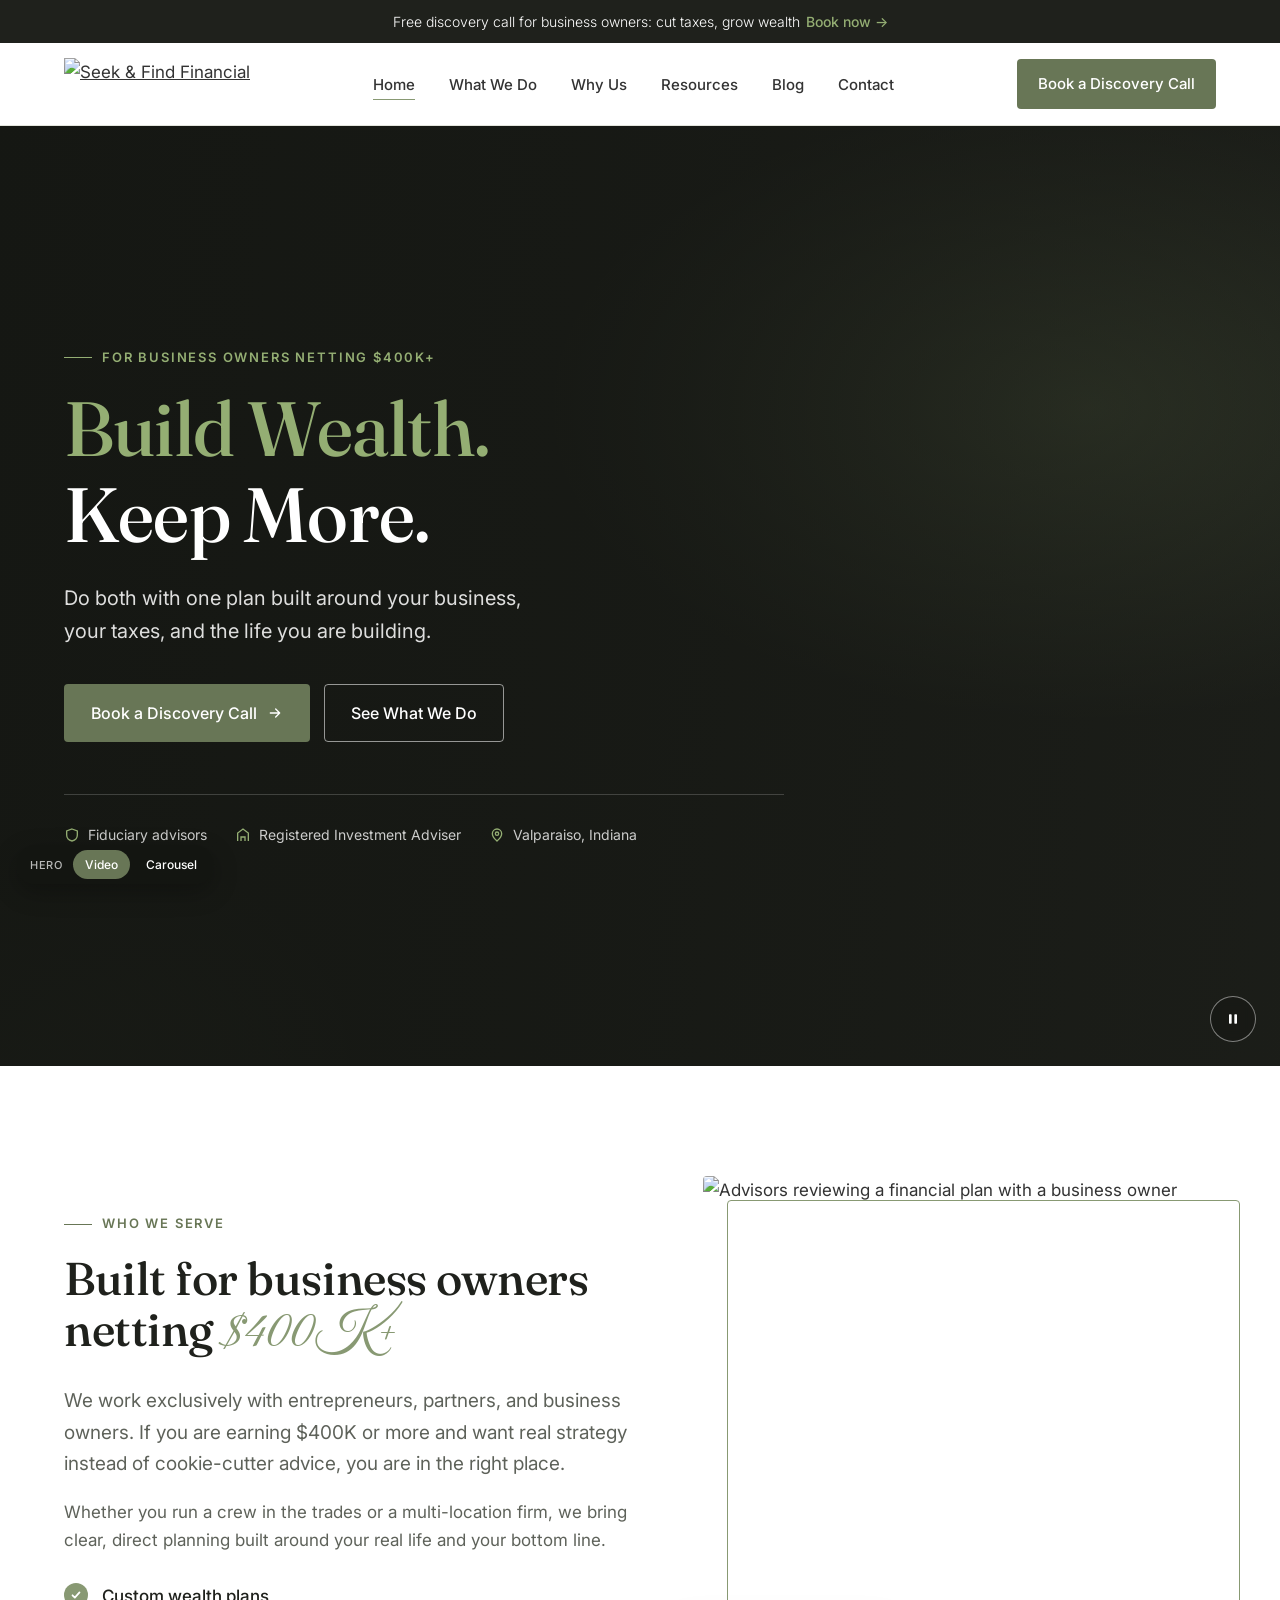
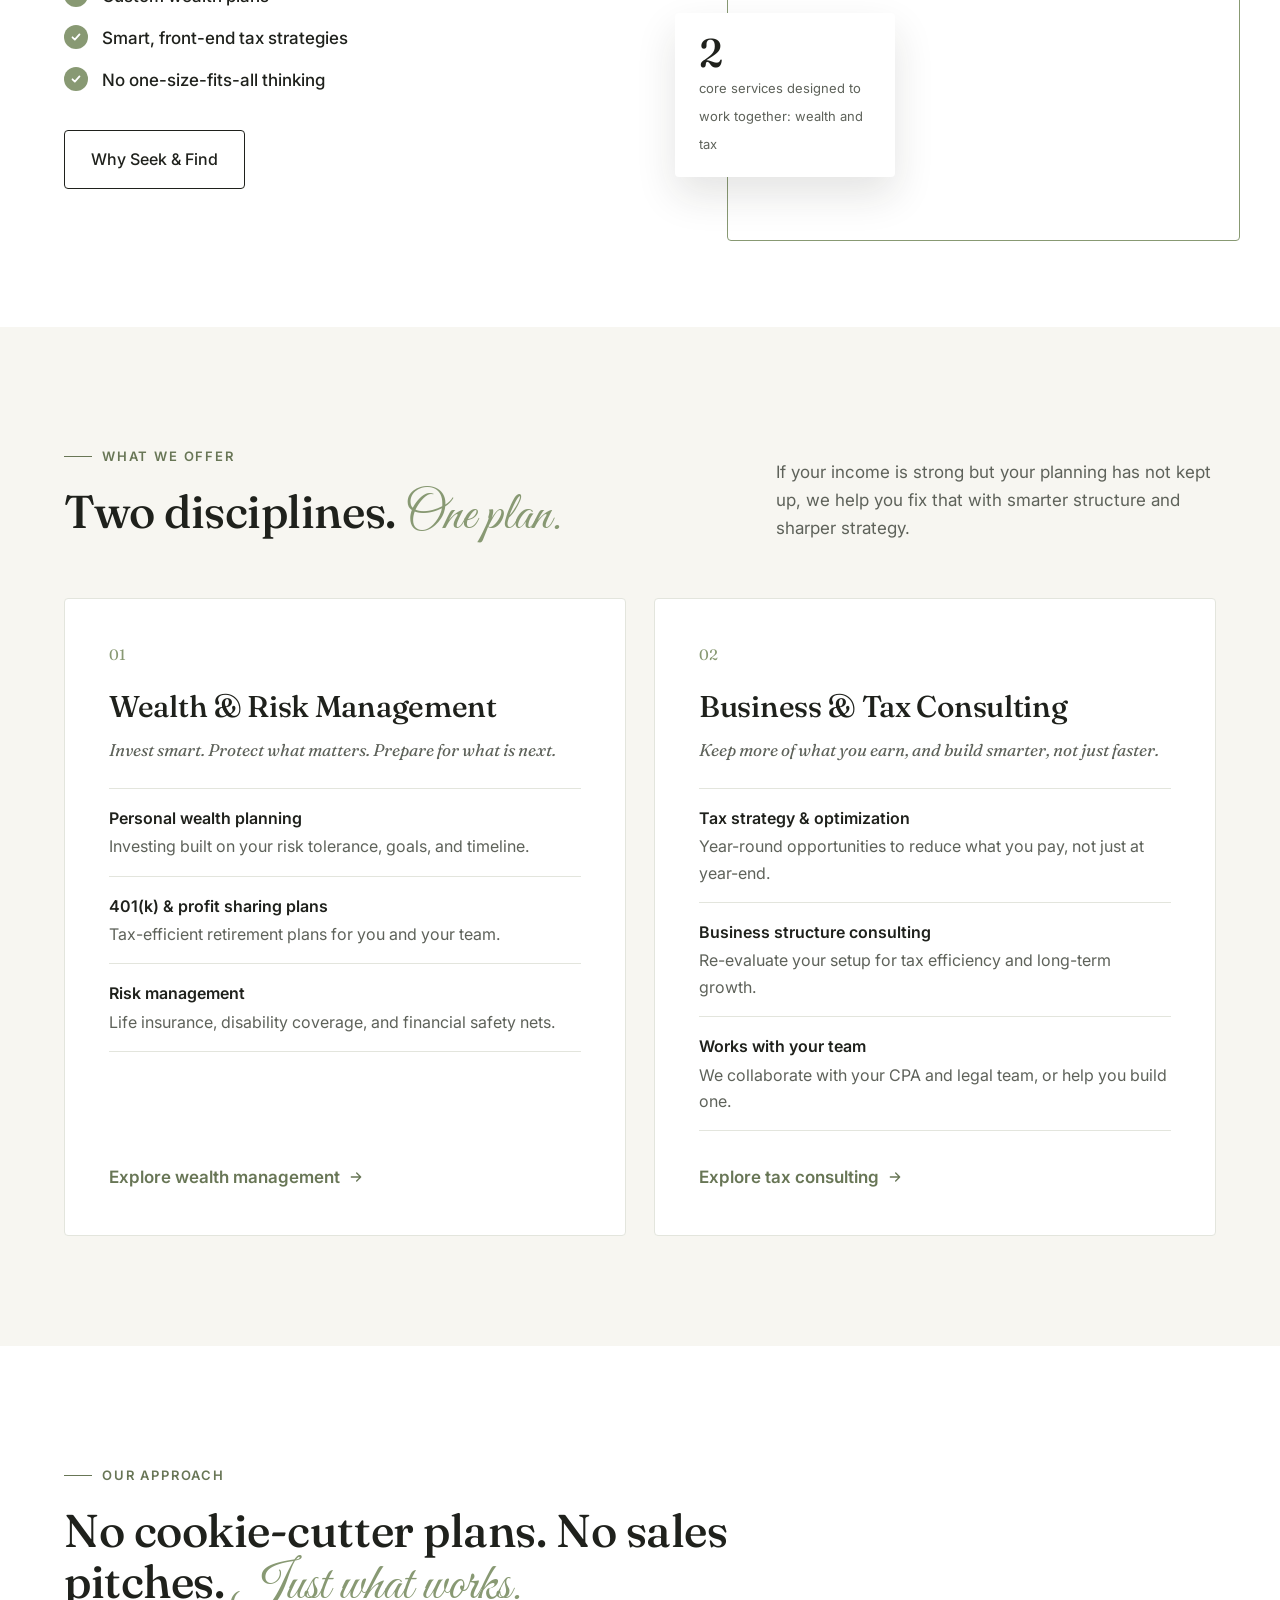
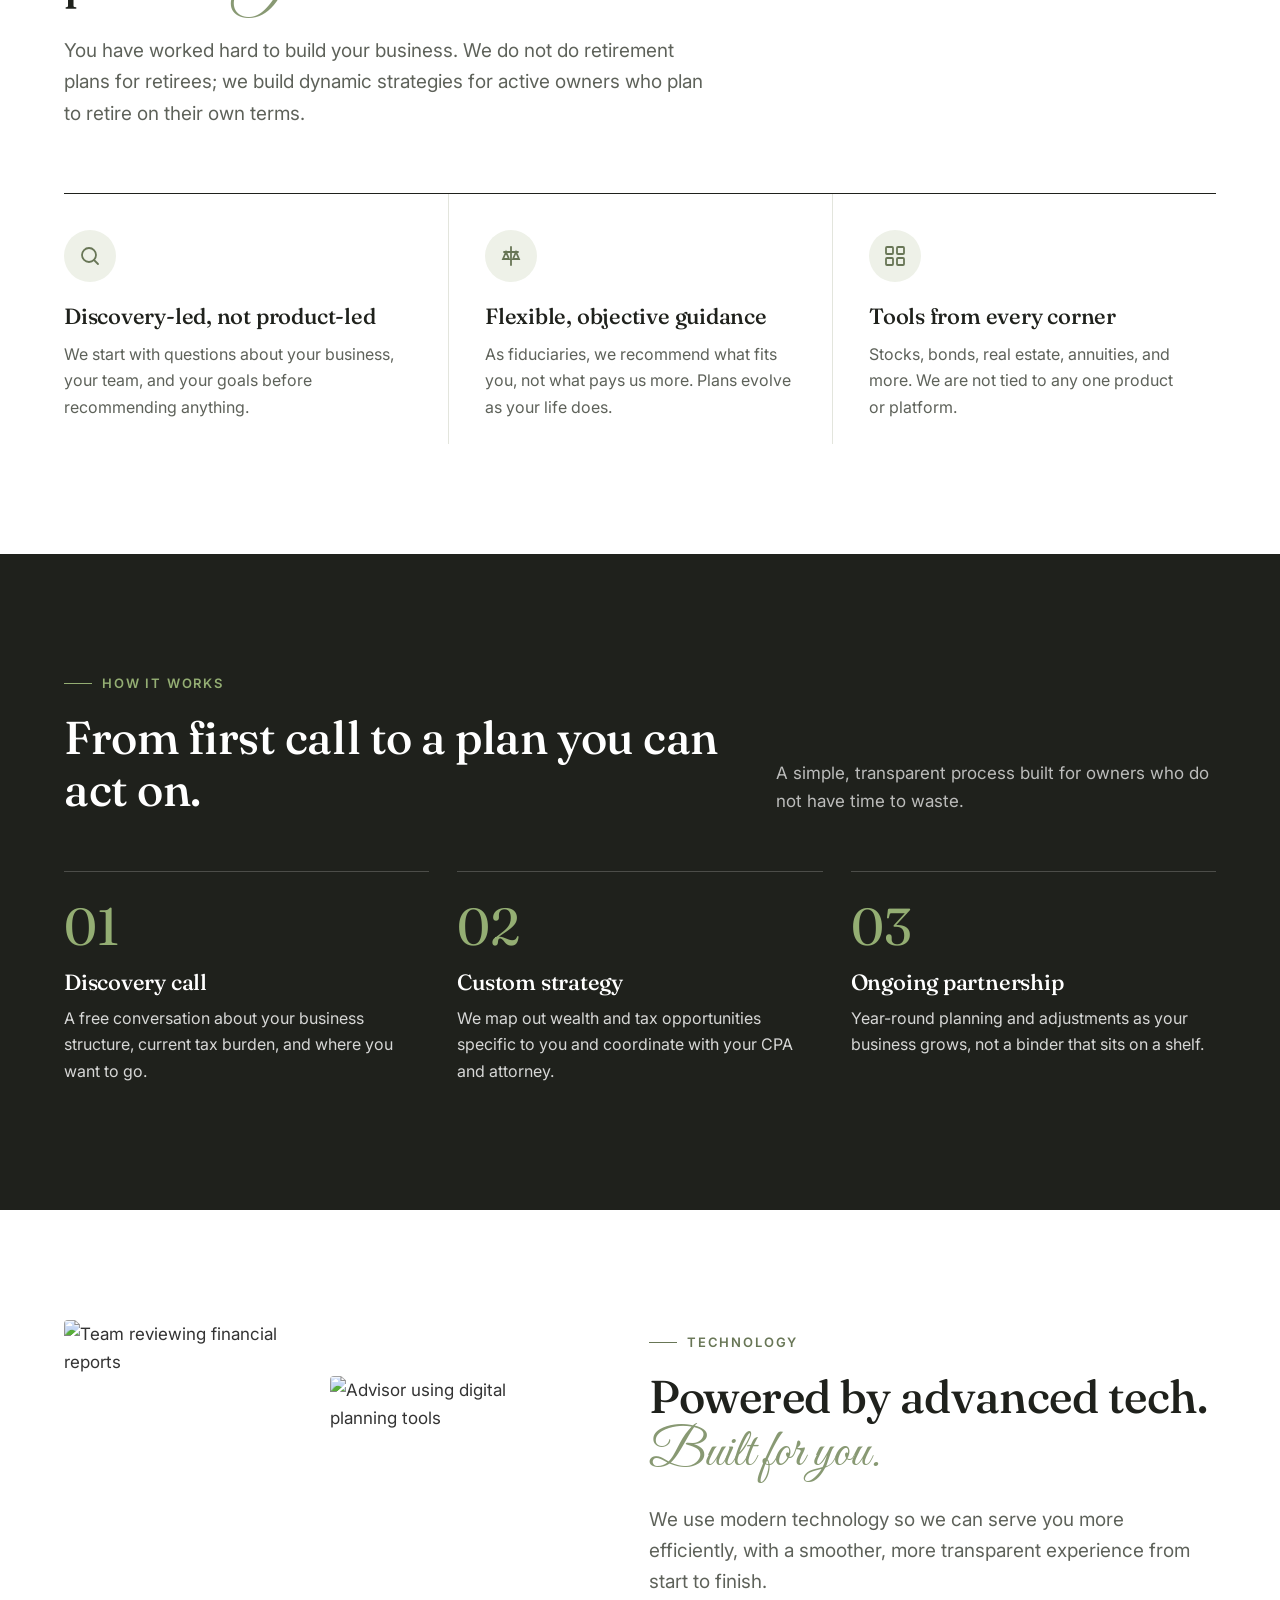
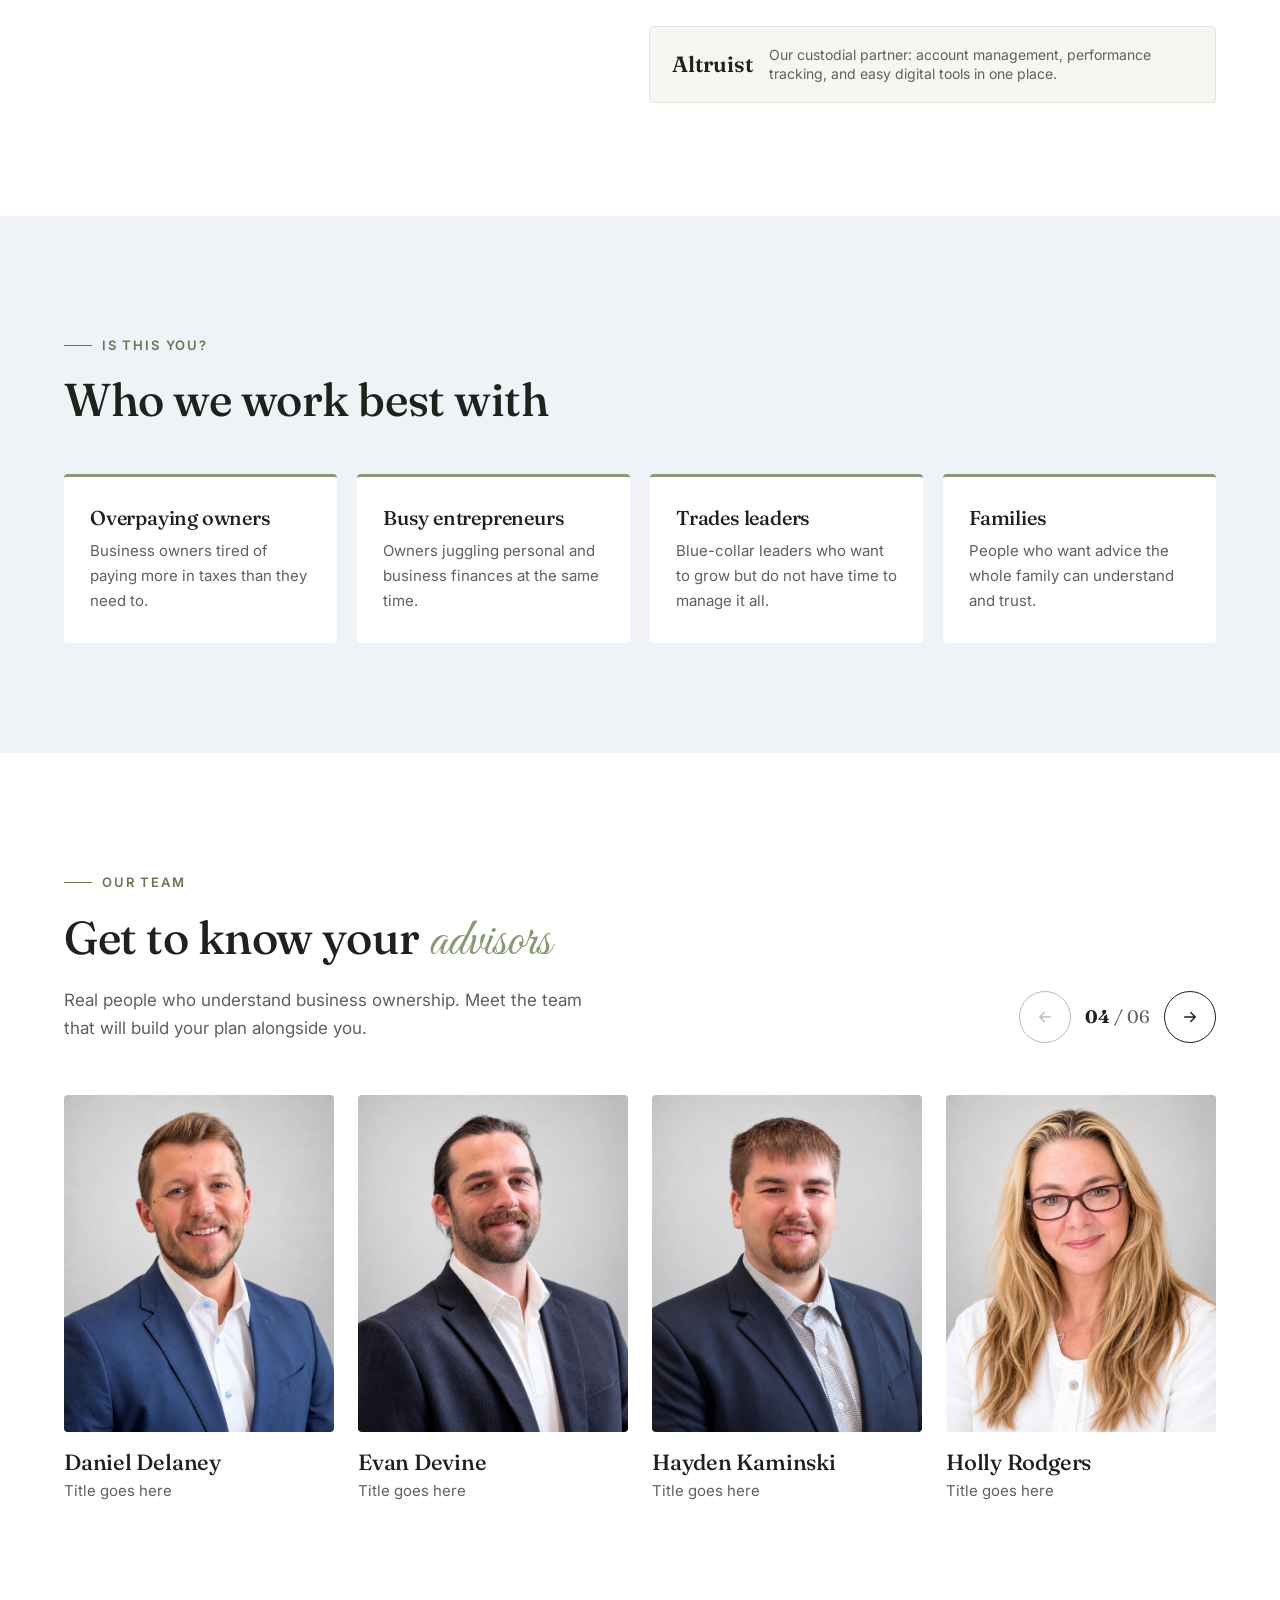
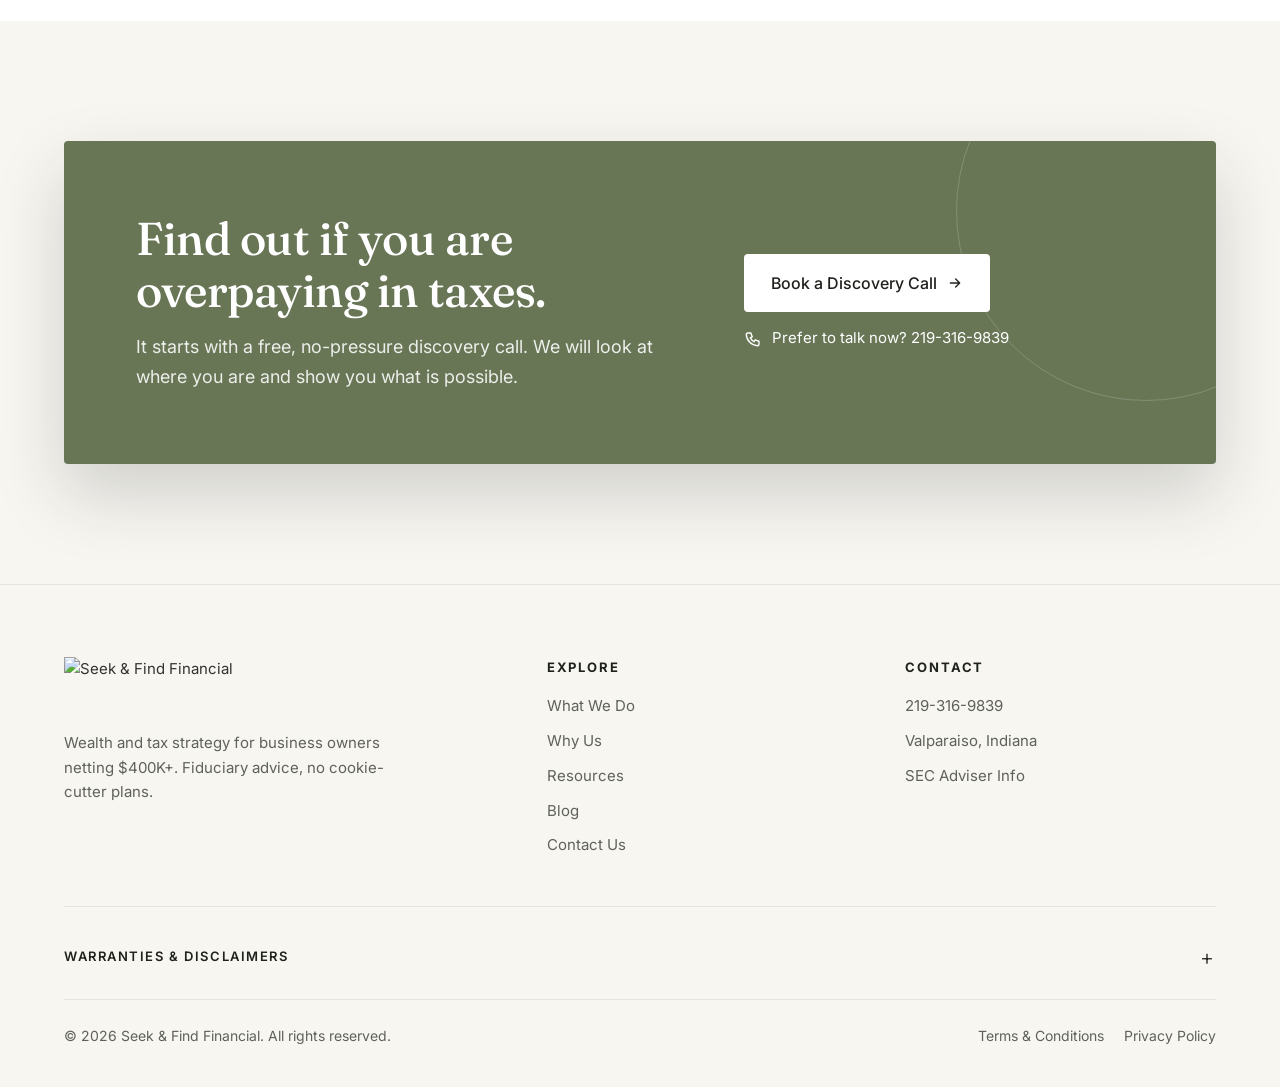
==== commit 482dff03: "Add files via upload" ====
--- a/index.html
+++ b/index.html
@@ -190,6 +190,31 @@
   .who-item h3{font-size:20px;margin-bottom:10px}
   .who-item p{font-size:15px;color:var(--muted);margin:0}
 
+
+
+  /* Video hero variant (Webflow: native Background Video element, upload MP4 under 30MB; it adds its own pause button) */
+  .hero-video{position:absolute;inset:0;display:none;z-index:0}
+  .hero-video video{width:100%;height:100%;object-fit:cover}
+  .hero-video::after{content:"";position:absolute;inset:0;background:linear-gradient(95deg,rgba(20,22,18,.9) 0%,rgba(20,22,18,.72) 45%,rgba(20,22,18,.35) 100%)}
+  .hero .wrap{z-index:1}
+  .hero.is-video::before{display:none}
+  .hero.is-video .hero-video{display:block}
+  .hero.is-video .carousel{display:none}
+  .hero.is-video .wrap{grid-template-columns:1fr;min-height:min(80vh,760px);align-content:center}
+  .hero.is-video .wrap > div:first-child{max-width:720px}
+  .video-toggle{position:absolute;right:24px;bottom:24px;z-index:2;width:46px;height:46px;border-radius:50%;border:1px solid rgba(255,255,255,.45);background:rgba(20,22,18,.35);backdrop-filter:blur(6px);color:#fff;display:none;place-items:center;cursor:pointer}
+  .video-toggle:hover{background:rgba(255,255,255,.15)}
+  .video-toggle svg{width:16px;height:16px}
+  .hero.is-video .video-toggle{display:grid}
+  .video-toggle .i-play{display:none}
+  .video-toggle.paused .i-play{display:block}
+  .video-toggle.paused .i-pause{display:none}
+
+  /* Mockup-only switcher (remove before build) */
+  .mock-switch{position:fixed;left:16px;bottom:16px;z-index:200;display:flex;align-items:center;gap:4px;background:rgba(20,22,18,.92);color:#fff;padding:5px 5px 5px 14px;border-radius:100px;font:500 12px var(--body);box-shadow:0 8px 24px rgba(0,0,0,.25)}
+  .mock-switch span{opacity:.7;margin-right:6px;letter-spacing:.06em;text-transform:uppercase;font-size:11px}
+  .mock-switch button{border:0;background:none;color:#fff;font:inherit;padding:7px 12px;border-radius:100px;cursor:pointer}
+  .mock-switch button[aria-pressed="true"]{background:var(--sage-btn)}
 
   /* Team (Webflow: CMS "Team Members" collection list, horizontal scroll-snap + small arrow script) */
   .team{overflow:hidden}
@@ -308,6 +333,8 @@
 </head>
 <body>
 
+<div class="mock-switch" role="group" aria-label="Mockup hero version"><span>Hero</span><button data-hero="video" aria-pressed="true">Video</button><button data-hero="carousel" aria-pressed="false">Carousel</button></div>
+
 <div class="topbar">
   <a href="#contact">Free discovery call for business owners: cut taxes, grow wealth<span>Book now &rarr;</span></a>
 </div>
@@ -334,7 +361,17 @@
 <main id="top">
 
   <!-- HERO -->
-  <section class="hero" aria-labelledby="hero-title">
+  <section class="hero is-video" aria-labelledby="hero-title">
+    <div class="hero-video" aria-hidden="true">
+      <!-- Sample footage: Pexels, Kampus Production, "People Shaking Hands in a Meeting" (free license). Replace with client footage. -->
+      <video muted loop playsinline preload="metadata" poster="https://cdn.prod.website-files.com/6875eab98b7b947e57b3018b/687611428dc9a5ca84f3cde6_hero-banner.avif">
+        <source src="https://videos.pexels.com/video-files/8170609/8170609-hd_1280_720_25fps.mp4" type="video/mp4">
+      </video>
+    </div>
+    <button class="video-toggle" aria-label="Pause background video">
+      <svg class="i-pause" viewBox="0 0 24 24" fill="currentColor"><rect x="6" y="5" width="4" height="14" rx="1"/><rect x="14" y="5" width="4" height="14" rx="1"/></svg>
+      <svg class="i-play" viewBox="0 0 24 24" fill="currentColor"><path d="M7 4.5v15l13-7.5z"/></svg>
+    </button>
     <div class="wrap">
       <div>
       <div class="eyebrow">For business owners netting $400K+</div>
@@ -752,6 +789,30 @@
     addEventListener('resize', update);
     update();
   })();
+  // Video hero: autoplay unless reduced motion, pause button, and mockup switcher
+  (() => {
+    const hero = document.querySelector('.hero');
+    const video = hero.querySelector('.hero-video video');
+    const btn = hero.querySelector('.video-toggle');
+    const reduced = matchMedia('(prefers-reduced-motion: reduce)').matches;
+    let userPaused = reduced;
+    const sync = () => {
+      const paused = video.paused;
+      btn.classList.toggle('paused', paused);
+      btn.setAttribute('aria-label', paused ? 'Play background video' : 'Pause background video');
+    };
+    const tryPlay = () => { if (!userPaused && hero.classList.contains('is-video')) video.play().catch(() => {}).finally(sync); else sync(); };
+    btn.addEventListener('click', () => { if (video.paused) { userPaused = false; video.play().finally(sync); } else { userPaused = true; video.pause(); sync(); } });
+    video.addEventListener('play', sync); video.addEventListener('pause', sync);
+    const setHero = (mode) => {
+      hero.classList.toggle('is-video', mode === 'video');
+      document.querySelectorAll('.mock-switch button').forEach(b => b.setAttribute('aria-pressed', b.dataset.hero === mode));
+      if (mode === 'video') tryPlay(); else video.pause();
+      history.replaceState(null, '', '#' + mode + '-hero');
+    };
+    document.querySelectorAll('.mock-switch button').forEach(b => b.addEventListener('click', () => setHero(b.dataset.hero)));
+    setHero(location.hash === '#carousel-hero' ? 'carousel' : 'video');
+  })();
 </script>
 </body>
 </html>
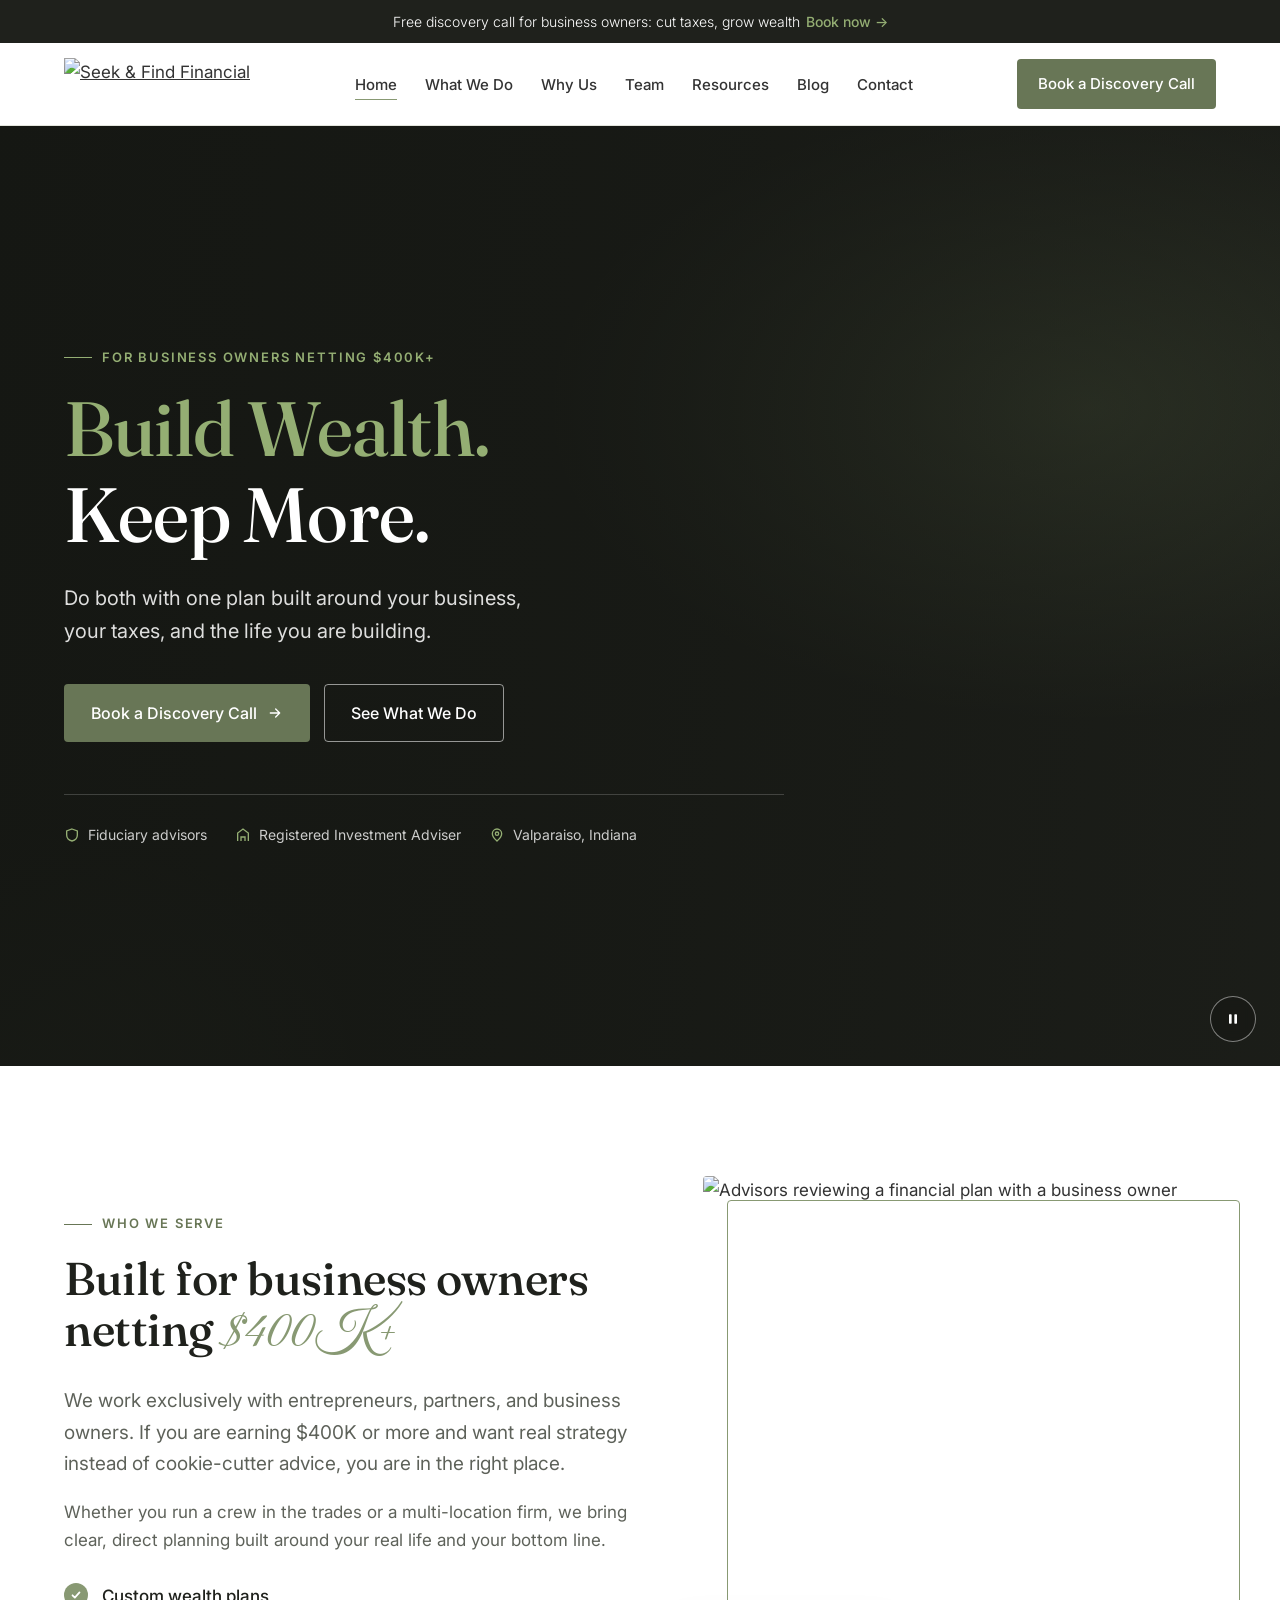
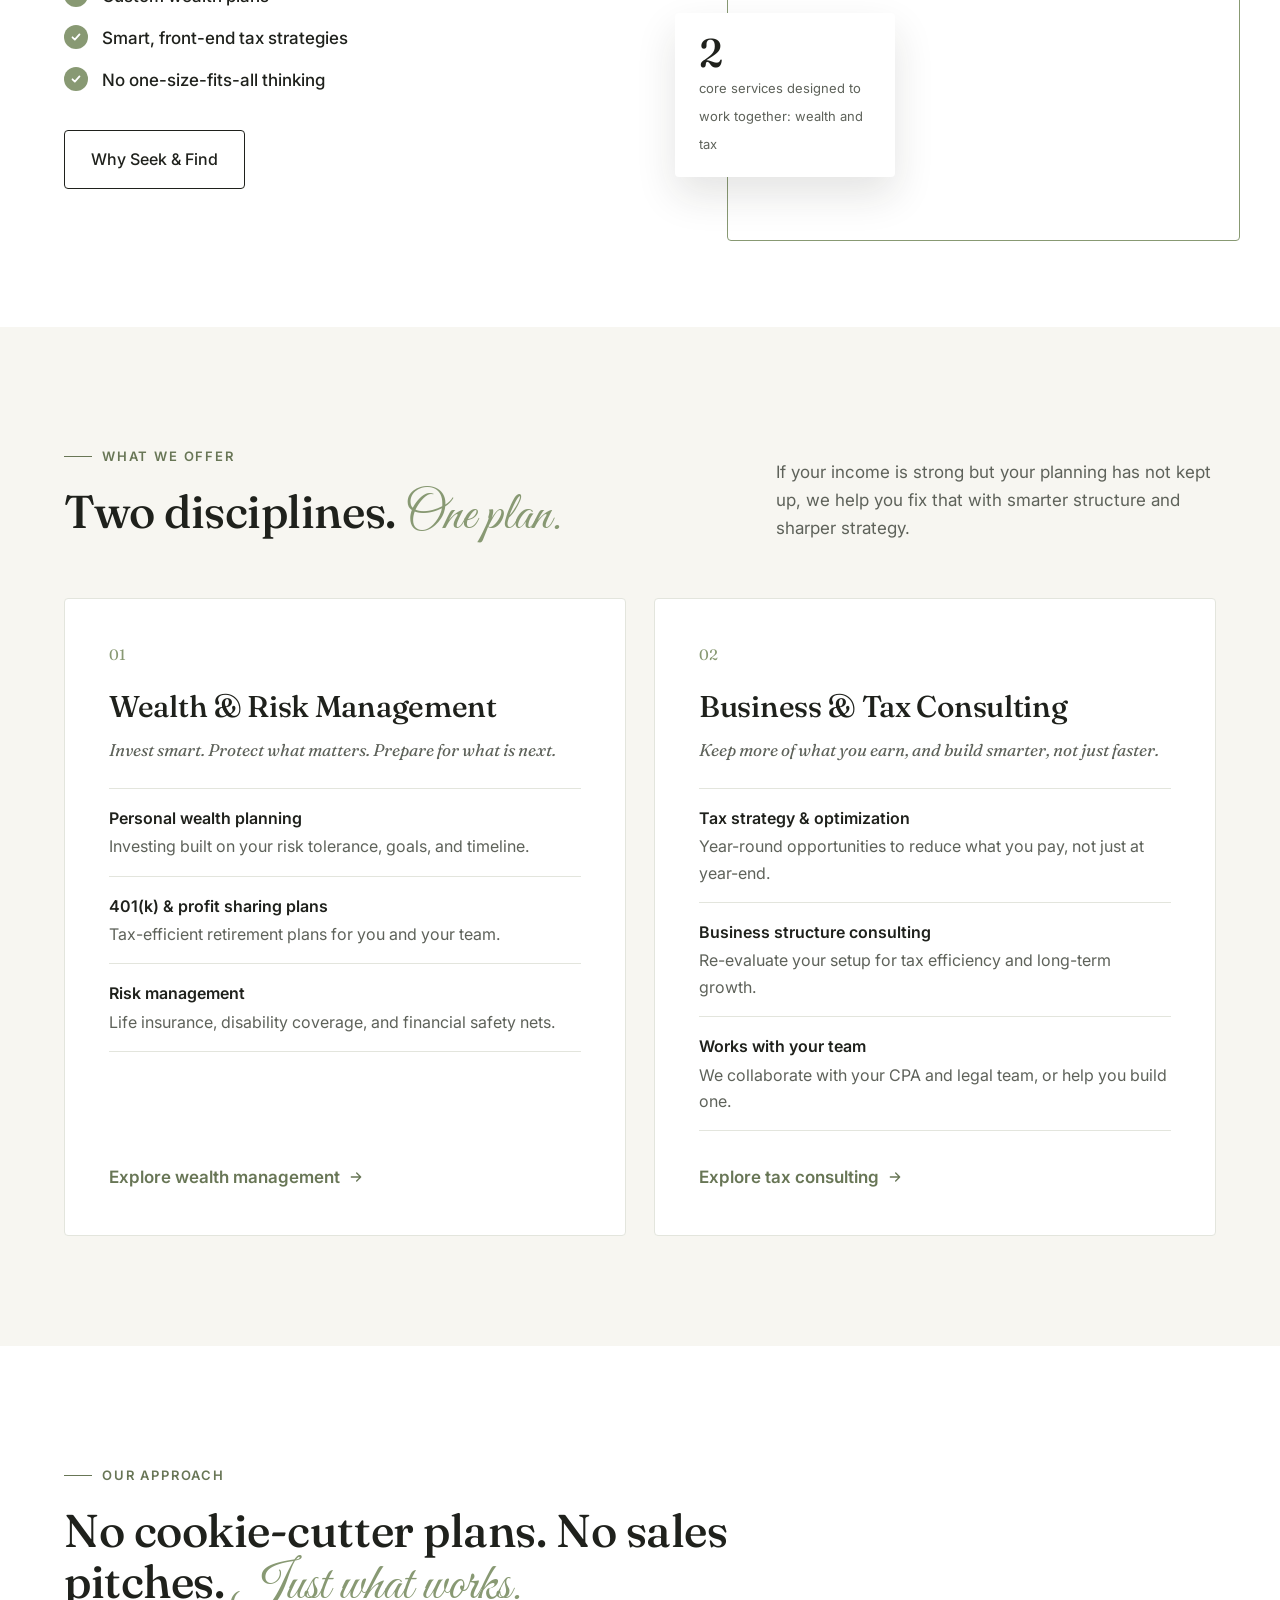
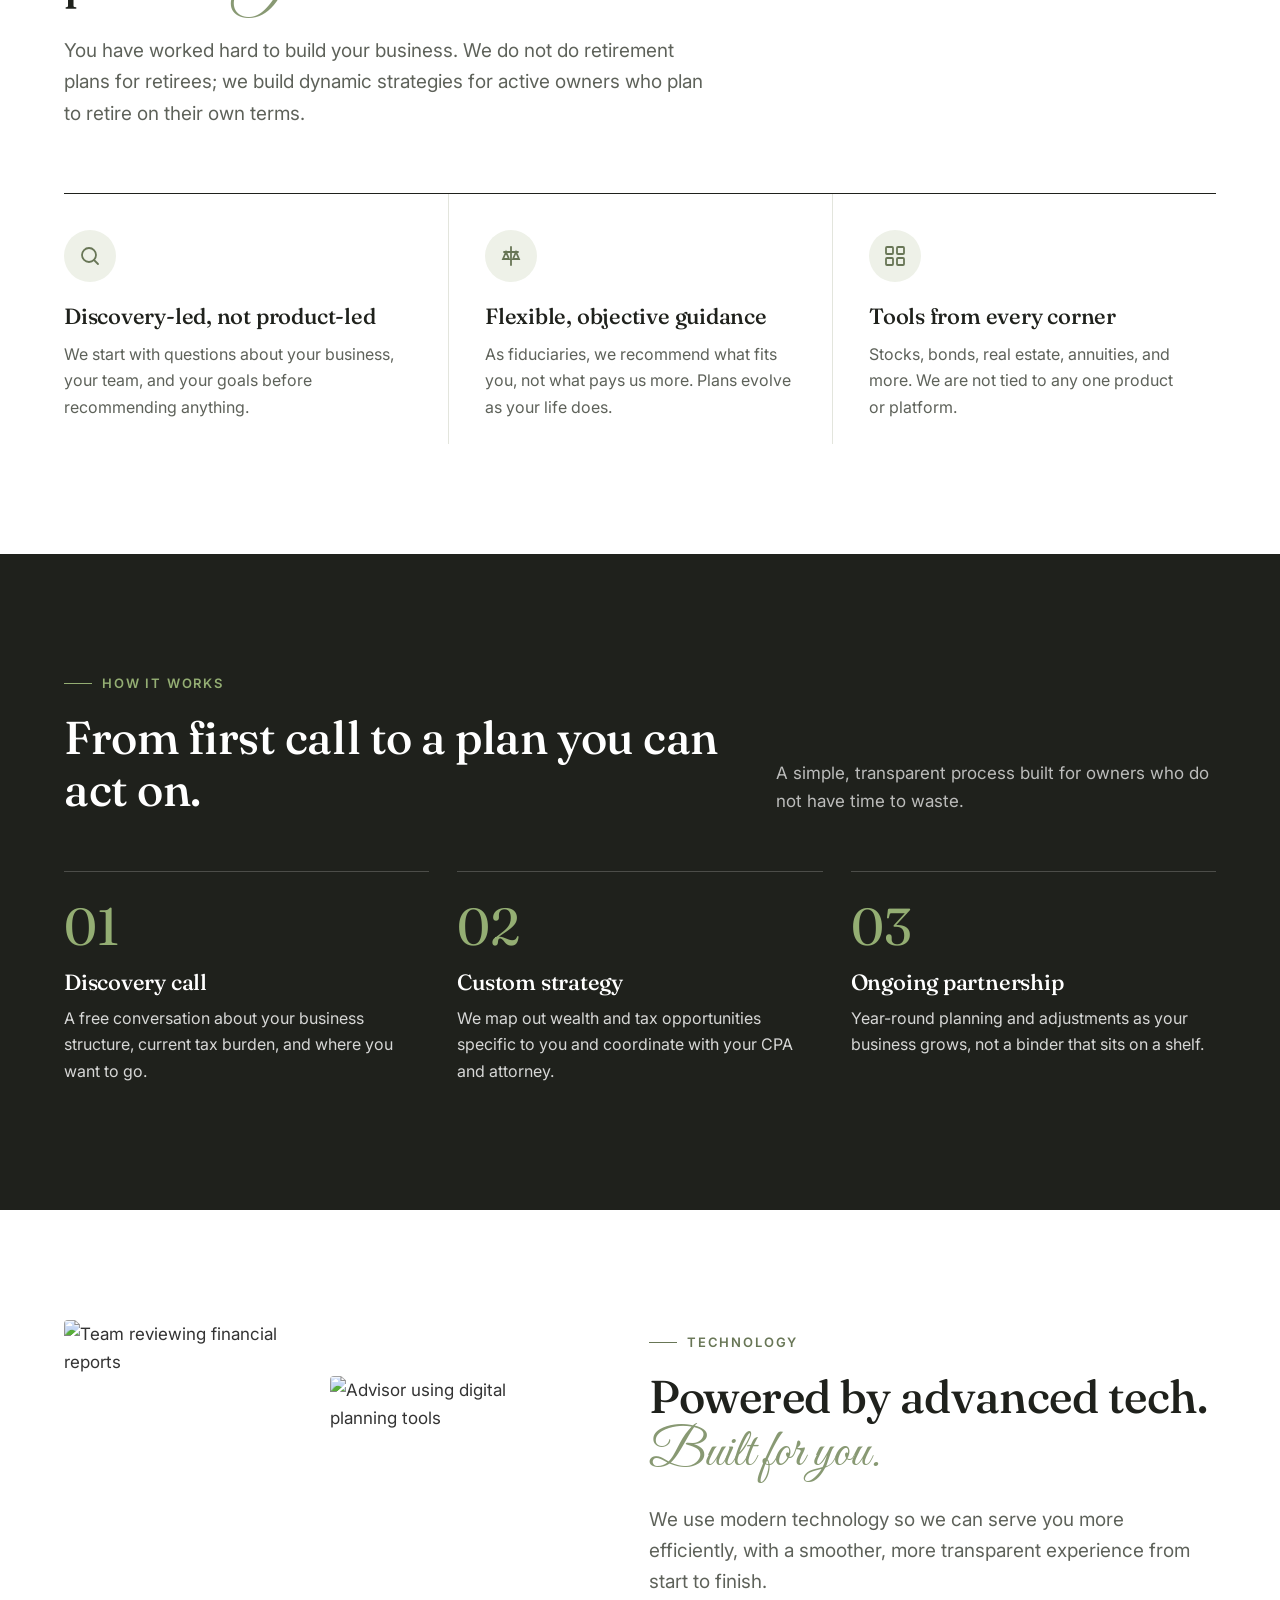
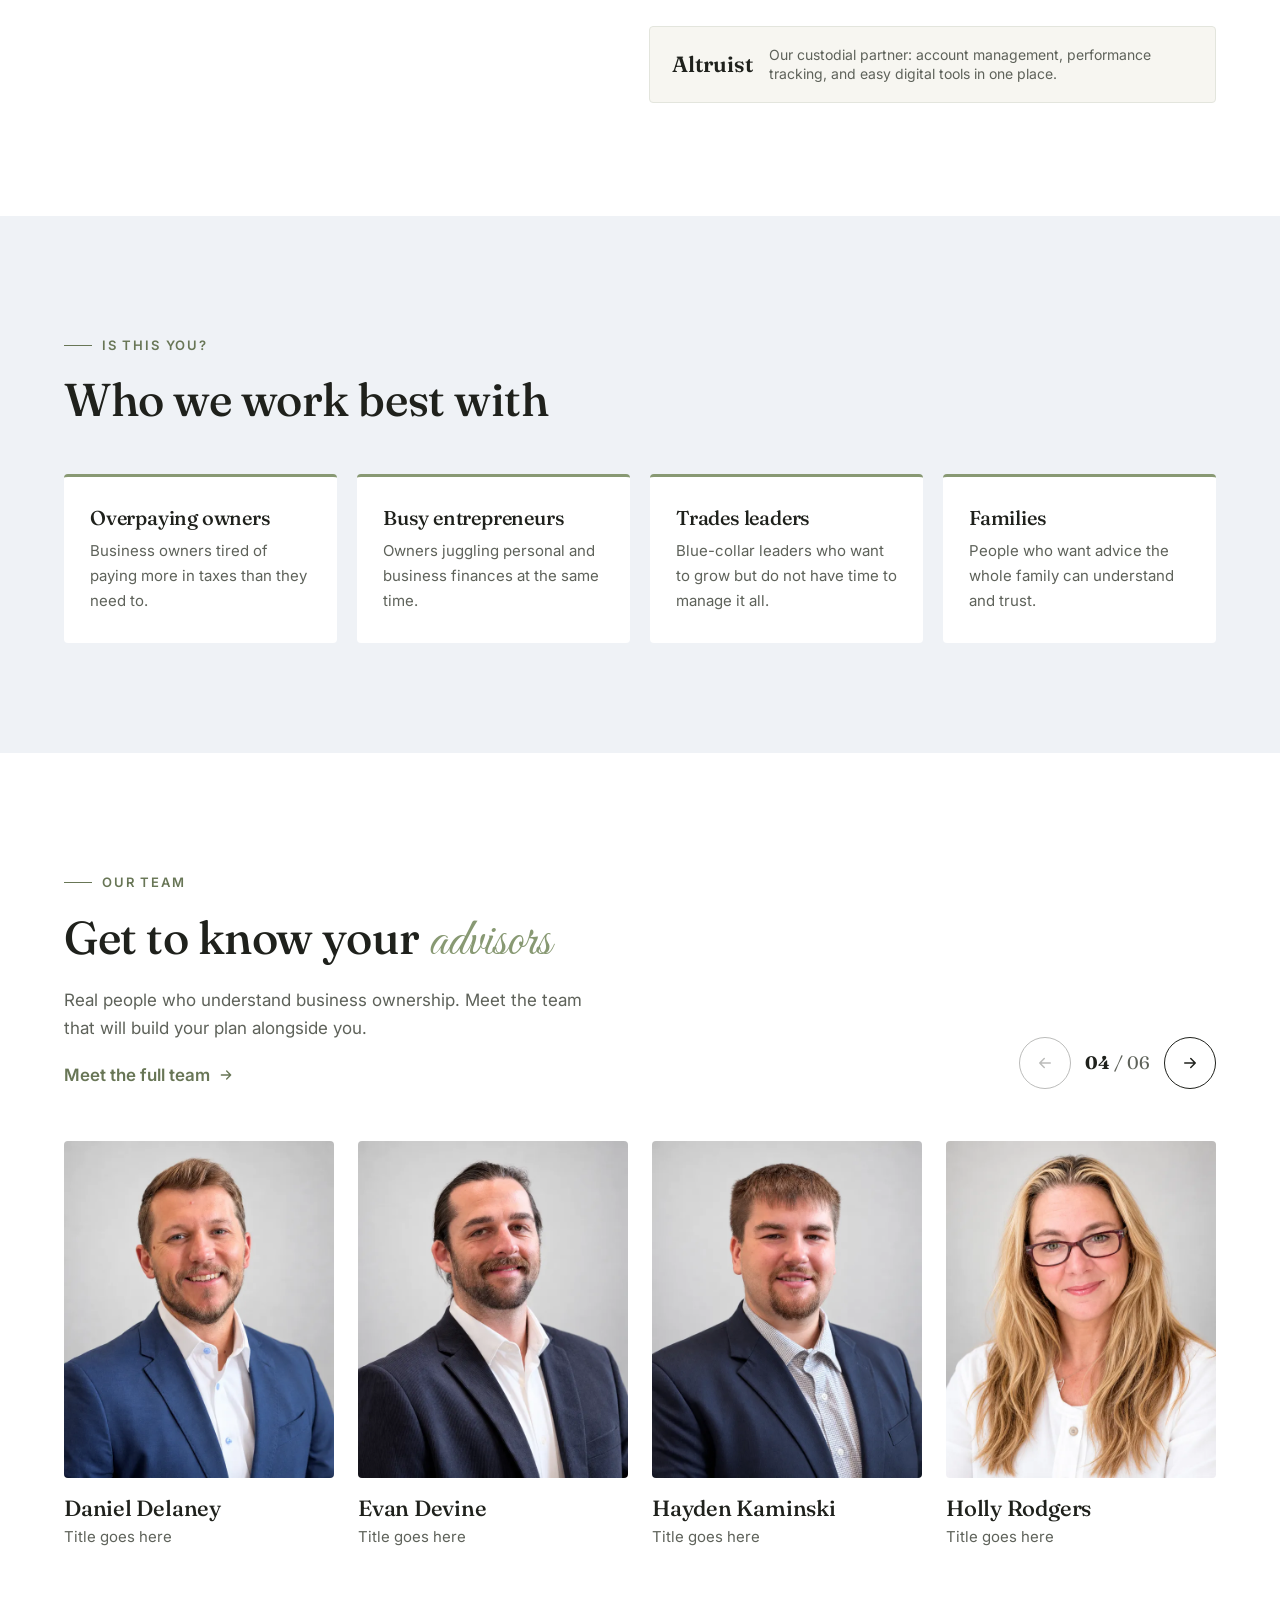
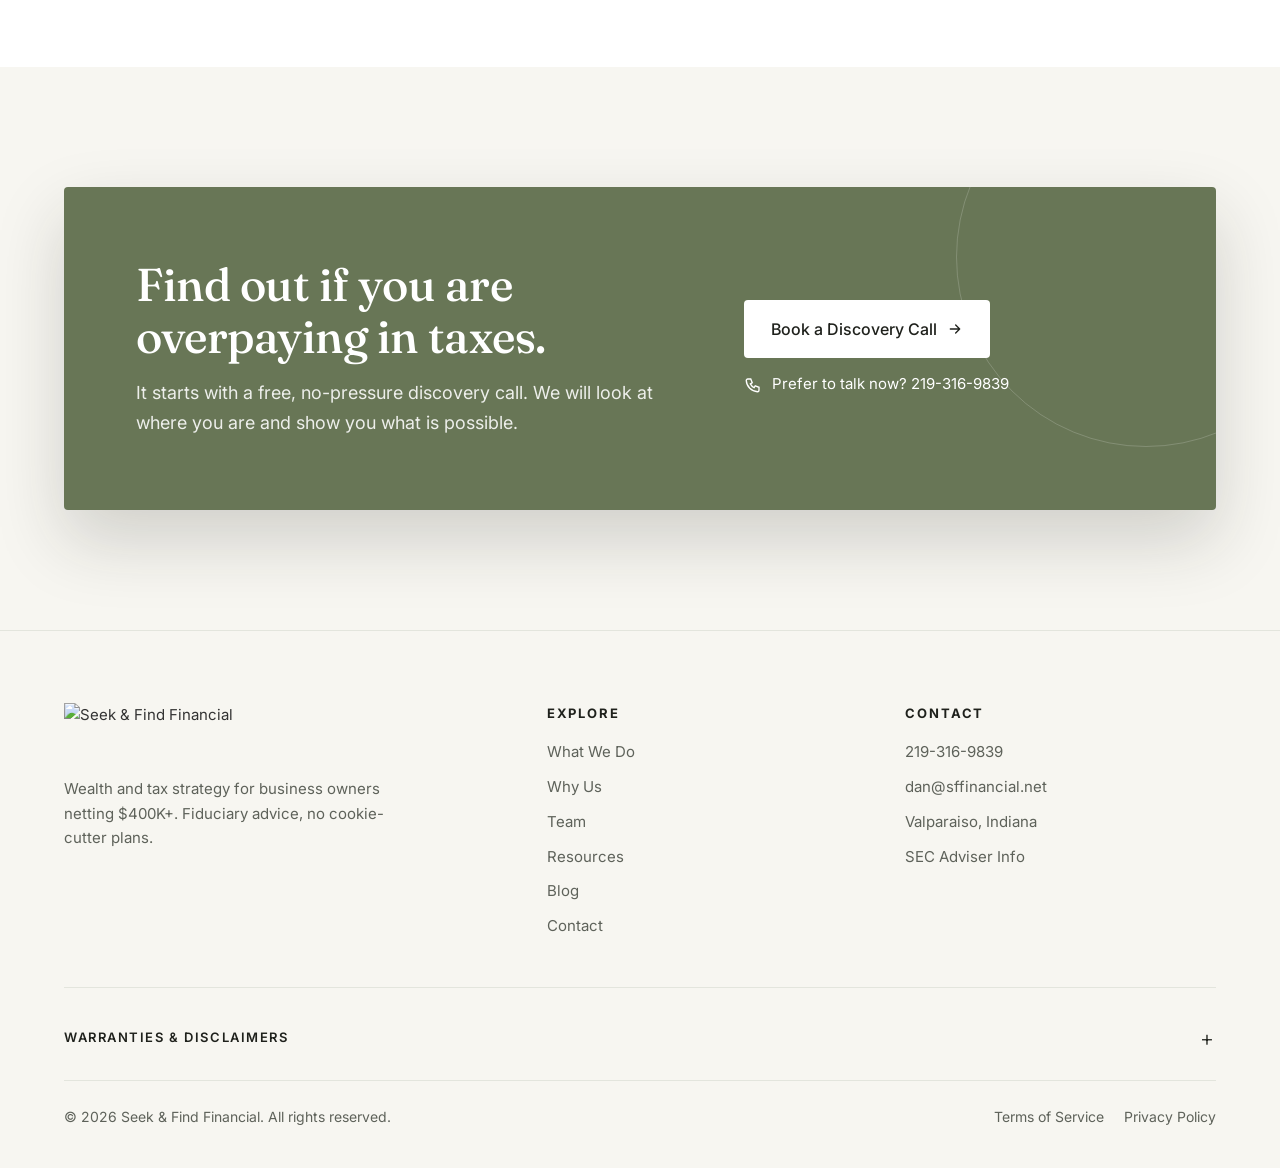
==== commit b4c852ea: "Add files via upload" ====
--- a/index.html
+++ b/index.html
@@ -5,355 +5,28 @@
 <meta name="viewport" content="width=device-width, initial-scale=1">
 <title>Wealth &amp; Tax Planning for Business Owners | Seek &amp; Find Financial</title>
 <meta name="description" content="Seek &amp; Find Financial helps business owners netting $400K+ cut taxes and grow wealth with custom, fiduciary financial strategies. Book a free discovery call.">
+<link rel="canonical" href="https://www.seekandfindfinancial.com/">
 <link rel="preconnect" href="https://fonts.googleapis.com">
 <link rel="preconnect" href="https://fonts.gstatic.com" crossorigin>
-<!-- Mockup font stand-ins: Fraunces for Tabacbigglam (display), Great Vibes for Goodvibrations Script (accent), Inter (body, same as live site) -->
 <link href="https://fonts.googleapis.com/css2?family=Fraunces:opsz,wght@9..144,400;9..144,500;9..144,600&family=Great+Vibes&family=Inter:wght@300;400;500;600&display=swap" rel="stylesheet">
-<style>
-  :root{
-    --sage:#889973;          /* live site accent */
-    --sage-light:#94AE73;    /* live site H1 accent */
-    --sage-btn:#687656;      /* darkened for 4.5:1 contrast with white text */
-    --sage-btn-hover:#56633F;
-    --sage-tint:#EEF1E8;
-    --ink:#1F211C;
-    --text:#333333;
-    --muted:#5E625A;
-    --line:#E3E5DD;
-    --paper:#FFFFFF;
-    --cream:#F7F6F1;
-    --mist:#EFF2F6;
-    --display:"Fraunces", Georgia, serif;
-    --script:"Great Vibes", cursive;
-    --body:"Inter", system-ui, -apple-system, sans-serif;
-    --wrap:1200px;
-    --radius:4px;
-  }
-  *,*::before,*::after{box-sizing:border-box}
-  html{scroll-behavior:smooth}
-  body{margin:0;background:var(--paper);color:var(--text);font-family:var(--body);font-size:17px;line-height:1.65;-webkit-font-smoothing:antialiased}
-  img{max-width:100%;display:block}
-  a{color:inherit}
-  .wrap{max-width:var(--wrap);margin:0 auto;padding:0 24px}
-  h1,h2,h3{font-family:var(--display);font-weight:500;color:var(--ink);line-height:1.12;margin:0;letter-spacing:-0.01em}
-  h2{font-size:clamp(30px,4vw,46px)}
-  h3{font-size:22px}
-  p{margin:0 0 1em}
-  .script{font-family:var(--script);font-weight:400;color:var(--sage);font-size:1.15em;letter-spacing:0;line-height:1}
-  .eyebrow{display:inline-flex;align-items:center;gap:10px;font-size:13px;font-weight:600;letter-spacing:.14em;text-transform:uppercase;color:var(--sage-btn);margin-bottom:18px}
-  .eyebrow::before{content:"";width:28px;height:1px;background:currentColor}
-  .lede{font-size:19px;color:var(--muted);max-width:640px}
-
-  /* Buttons */
-  .btn{display:inline-flex;align-items:center;gap:10px;padding:15px 26px;border-radius:var(--radius);font-weight:500;font-size:16px;text-decoration:none;transition:background .2s,color .2s,border-color .2s,transform .2s;border:1px solid transparent;cursor:pointer}
-  .btn-primary{background:var(--sage-btn);color:#fff}
-  .btn-primary:hover{background:var(--sage-btn-hover)}
-  .btn-ghost{border-color:rgba(255,255,255,.55);color:#fff}
-  .btn-ghost:hover{background:#fff;color:var(--ink)}
-  .btn-dark{border-color:var(--ink);color:var(--ink)}
-  .btn-dark:hover{background:var(--ink);color:#fff}
-  .btn svg{width:16px;height:16px;transition:transform .2s}
-  .btn:hover svg{transform:translateX(3px)}
-  .btn:focus-visible,a:focus-visible,button:focus-visible{outline:2px solid var(--sage-light);outline-offset:3px}
-
-  /* Announcement bar */
-  .topbar{background:var(--ink);color:#fff;font-size:14px;text-align:center;padding:10px 16px}
-  .topbar a{text-decoration:none;font-weight:300}
-  .topbar a span{color:var(--sage-light);font-weight:500;margin-left:6px}
-
-  /* Header */
-  header.site{position:sticky;top:0;z-index:50;background:rgba(255,255,255,.94);backdrop-filter:blur(10px);border-bottom:1px solid var(--line)}
-  .nav{display:flex;align-items:center;justify-content:space-between;height:82px}
-  .logo img{height:52px;width:auto}
-  .nav-links{display:flex;align-items:center;gap:34px;list-style:none;margin:0;padding:0}
-  .nav-links a{text-decoration:none;font-size:15px;font-weight:500;color:var(--text);position:relative;padding:6px 0}
-  .nav-links a::after{content:"";position:absolute;left:0;bottom:0;width:0;height:1px;background:var(--sage);transition:width .25s}
-  .nav-links a:hover::after,.nav-links a[aria-current="page"]::after{width:100%}
-  .nav .btn{padding:12px 20px;font-size:15px}
-  .menu-toggle{display:none;background:none;border:0;padding:8px;cursor:pointer}
-  .menu-toggle span{display:block;width:24px;height:2px;background:var(--ink);margin:5px 0;transition:transform .25s,opacity .25s}
-
-  /* Hero */
-  .hero{position:relative;color:#fff;overflow:hidden;background:
-      radial-gradient(900px 520px at 85% 30%,rgba(148,174,115,.22),transparent 60%),
-      radial-gradient(600px 400px at 0% 100%,rgba(136,153,115,.14),transparent 60%),
-      var(--ink)}
-  .hero::before{content:"";position:absolute;inset:0;background-image:linear-gradient(rgba(255,255,255,.035) 1px,transparent 1px),linear-gradient(90deg,rgba(255,255,255,.035) 1px,transparent 1px);background-size:64px 64px;mask-image:linear-gradient(90deg,transparent,#000 40%,#000 70%,transparent);-webkit-mask-image:linear-gradient(90deg,transparent,#000 40%,#000 70%,transparent);pointer-events:none}
-  .hero .wrap{position:relative;width:100%;padding-top:88px;padding-bottom:96px;display:grid;grid-template-columns:1fr 1.02fr;gap:64px;align-items:center}
-  .hero .eyebrow{color:var(--sage-light)}
-  .hero h1{color:#fff;font-size:clamp(44px,6vw,78px)}
-  .hero h1 em{font-style:normal;color:var(--sage-light);display:block}
-  .hero p.sub{font-size:20px;color:rgba(255,255,255,.86);max-width:500px;margin:24px 0 36px}
-  .hero-ctas{display:flex;flex-wrap:wrap;gap:14px}
-  .hero-trust{display:flex;flex-wrap:wrap;gap:12px 28px;margin-top:52px;padding-top:28px;border-top:1px solid rgba(255,255,255,.18);font-size:14px;color:rgba(255,255,255,.78)}
-
-  /* Hero carousel (maps to a Webflow Slider: fade animation, autoplay) */
-  .carousel{position:relative}
-  .carousel-frame{position:relative;aspect-ratio:4/3.4;border-radius:var(--radius);overflow:hidden;box-shadow:0 40px 80px rgba(0,0,0,.35)}
-  .carousel::before{content:"";position:absolute;inset:-18px 18px 18px -18px;border:1px solid rgba(148,174,115,.5);border-radius:var(--radius);pointer-events:none}
-  .slide{position:absolute;inset:0;opacity:0;transition:opacity 1.1s ease;pointer-events:none}
-  .slide.active{opacity:1;pointer-events:auto}
-  .slide img{width:100%;height:100%;object-fit:cover;transform:scale(1.08);transition:transform 7s ease-out}
-  .slide.active img{transform:scale(1)}
-  .slide::after{content:"";position:absolute;inset:0;background:linear-gradient(180deg,transparent 50%,rgba(20,22,18,.55))}
-  .slide-card{position:absolute;left:22px;bottom:22px;right:22px;max-width:340px;z-index:2;background:rgba(255,255,255,.96);color:var(--text);padding:18px 20px;border-radius:var(--radius);transform:translateY(14px);opacity:0;transition:transform .7s ease .35s,opacity .7s ease .35s}
-  .slide.active .slide-card{transform:none;opacity:1}
-  .slide-card small{display:block;font-size:12px;font-weight:600;letter-spacing:.12em;text-transform:uppercase;color:var(--sage-btn);margin-bottom:4px}
-  .slide-card a{font-family:var(--display);font-size:20px;line-height:1.25;color:var(--ink);text-decoration:none;display:flex;justify-content:space-between;gap:12px;align-items:center}
-  .slide-card a svg{width:18px;height:18px;flex:0 0 18px;transition:transform .2s}
-  .slide-card a:hover svg{transform:translateX(4px)}
-  .carousel-nav{display:flex;gap:10px;margin-top:22px}
-  .carousel-nav button{flex:1;background:none;border:0;padding:10px 0 0;cursor:pointer;text-align:left;color:rgba(255,255,255,.55);font:500 12px/1.3 var(--body);letter-spacing:.06em;text-transform:uppercase;position:relative}
-  .carousel-nav button::before,.carousel-nav button::after{content:"";position:absolute;left:0;top:0;height:2px;border-radius:2px}
-  .carousel-nav button::before{right:0;background:rgba(255,255,255,.18)}
-  .carousel-nav button::after{width:0;background:var(--sage-light)}
-  .carousel-nav button.active{color:#fff}
-  .carousel-nav button.active::after{animation:progress var(--dur,6s) linear forwards}
-  .carousel.paused .carousel-nav button.active::after{animation-play-state:paused}
-  @keyframes progress{to{width:100%}}
-  @media (prefers-reduced-motion:reduce){
-    .slide,.slide img,.slide-card{transition:none}
-    .slide img{transform:none}
-    .carousel-nav button.active::after{animation:none;width:100%}
-  }
-  .hero-trust span{display:inline-flex;align-items:center;gap:8px}
-  .hero-trust svg{width:16px;height:16px;color:var(--sage-light)}
-
-  section{padding:110px 0}
-
-  /* Built for */
-  .split{display:grid;grid-template-columns:1.05fr .95fr;gap:72px;align-items:center}
-  .split-media{position:relative}
-  .split-media img{width:100%;aspect-ratio:4/5;object-fit:cover;border-radius:var(--radius)}
-  .split-media::before{content:"";position:absolute;inset:24px -24px -24px 24px;border:1px solid var(--sage);border-radius:var(--radius);z-index:-1}
-  .stat-badge{position:absolute;left:-28px;bottom:40px;background:var(--paper);padding:20px 24px;border-radius:var(--radius);box-shadow:0 18px 40px rgba(31,33,28,.12);max-width:220px}
-  .stat-badge strong{display:block;font-family:var(--display);font-size:40px;font-weight:500;color:var(--ink);line-height:1}
-  .stat-badge small{font-size:13px;color:var(--muted)}
-  .checks{list-style:none;padding:0;margin:28px 0 36px;display:grid;gap:14px}
-  .checks li{display:flex;gap:14px;align-items:flex-start;font-weight:500;color:var(--ink)}
-  .checks li::before{content:"";flex:0 0 24px;height:24px;border-radius:50%;background:var(--sage) url("data:image/svg+xml,%3Csvg xmlns='http://www.w3.org/2000/svg' viewBox='0 0 24 24' fill='none' stroke='white' stroke-width='3' stroke-linecap='round' stroke-linejoin='round'%3E%3Cpath d='M6 12.5l4 4 8-9'/%3E%3C/svg%3E") center/14px no-repeat;margin-top:1px}
-
-  /* Services */
-  .services{background:var(--cream)}
-  .section-head{display:flex;justify-content:space-between;align-items:flex-end;gap:40px;margin-bottom:56px}
-  .section-head p{max-width:440px;color:var(--muted);margin:0}
-  .cards{display:grid;grid-template-columns:1fr 1fr;gap:28px}
-  .card{background:var(--paper);border:1px solid var(--line);border-radius:var(--radius);padding:44px;display:flex;flex-direction:column;transition:border-color .25s,box-shadow .25s,transform .25s}
-  .card:hover{border-color:var(--sage);box-shadow:0 22px 50px rgba(31,33,28,.08);transform:translateY(-4px)}
-  .card-num{font-family:var(--display);font-size:15px;color:var(--sage);margin-bottom:22px}
-  .card h3{font-size:30px;margin-bottom:12px}
-  .card .tag{font-style:italic;font-family:var(--display);color:var(--muted);margin-bottom:24px}
-  .card ul{list-style:none;padding:0;margin:0 0 32px;border-top:1px solid var(--line)}
-  .card li{padding:16px 0;border-bottom:1px solid var(--line);font-size:16px}
-  .card li strong{display:block;color:var(--ink);font-weight:600;margin-bottom:2px}
-  .card li span{color:var(--muted)}
-  .card .link{margin-top:auto;display:inline-flex;align-items:center;gap:8px;font-weight:600;color:var(--sage-btn);text-decoration:none}
-  .card .link:hover{color:var(--ink)}
-  .card .link svg{width:16px;height:16px;transition:transform .2s}
-  .card .link:hover svg{transform:translateX(4px)}
-
-  /* Approach */
-  .approach-head{max-width:760px;margin-bottom:64px}
-  .approach-head h2{margin-bottom:22px}
-  .pillars{display:grid;grid-template-columns:repeat(3,1fr);gap:0;border-top:1px solid var(--ink)}
-  .pillar{padding:36px 36px 8px 0}
-  .pillar + .pillar{padding-left:36px;border-left:1px solid var(--line)}
-  .pillar-icon{width:52px;height:52px;border-radius:50%;background:var(--sage-tint);display:grid;place-items:center;margin-bottom:22px;color:var(--sage-btn)}
-  .pillar-icon svg{width:24px;height:24px}
-  .pillar h3{margin-bottom:12px}
-  .pillar p{color:var(--muted);font-size:16px}
-
-  /* Process */
-  .process{background:var(--ink);color:rgba(255,255,255,.82)}
-  .process h2{color:#fff}
-  .process .eyebrow{color:var(--sage-light)}
-  .process .section-head p{color:rgba(255,255,255,.7)}
-  .steps{display:grid;grid-template-columns:repeat(3,1fr);gap:28px;counter-reset:step}
-  .step{border-top:1px solid rgba(255,255,255,.2);padding-top:28px;counter-increment:step}
-  .step::before{content:"0" counter(step);display:block;font-family:var(--display);font-size:52px;color:var(--sage-light);line-height:1;margin-bottom:18px}
-  .step h3{color:#fff;margin-bottom:10px}
-  .step p{font-size:16px}
-
-  /* Tech */
-  .tech .split{grid-template-columns:.95fr 1.05fr}
-  .tech-media{display:grid;grid-template-columns:1fr 1fr;gap:18px}
-  .tech-media img{min-width:0;width:100%;height:100%;aspect-ratio:3/4;object-fit:cover;border-radius:var(--radius)}
-  .tech-media img:last-child{margin-top:56px}
-  .partner{display:flex;align-items:center;gap:16px;margin-top:28px;padding:18px 22px;border:1px solid var(--line);border-radius:var(--radius);background:var(--cream)}
-  .partner b{font-family:var(--display);font-size:22px;font-weight:600;color:var(--ink)}
-  .partner small{color:var(--muted);font-size:14px;line-height:1.4}
-
-  /* Who */
-  .who{background:var(--mist)}
-  .who-grid{display:grid;grid-template-columns:repeat(4,1fr);gap:20px;margin-top:48px}
-  .who-item{background:var(--paper);border-radius:var(--radius);padding:30px 26px;border-top:3px solid var(--sage)}
-  .who-item h3{font-size:20px;margin-bottom:10px}
-  .who-item p{font-size:15px;color:var(--muted);margin:0}
-
-
-
-  /* Video hero variant (Webflow: native Background Video element, upload MP4 under 30MB; it adds its own pause button) */
-  .hero-video{position:absolute;inset:0;display:none;z-index:0}
-  .hero-video video{width:100%;height:100%;object-fit:cover}
-  .hero-video::after{content:"";position:absolute;inset:0;background:linear-gradient(95deg,rgba(20,22,18,.9) 0%,rgba(20,22,18,.72) 45%,rgba(20,22,18,.35) 100%)}
-  .hero .wrap{z-index:1}
-  .hero.is-video::before{display:none}
-  .hero.is-video .hero-video{display:block}
-  .hero.is-video .carousel{display:none}
-  .hero.is-video .wrap{grid-template-columns:1fr;min-height:min(80vh,760px);align-content:center}
-  .hero.is-video .wrap > div:first-child{max-width:720px}
-  .video-toggle{position:absolute;right:24px;bottom:24px;z-index:2;width:46px;height:46px;border-radius:50%;border:1px solid rgba(255,255,255,.45);background:rgba(20,22,18,.35);backdrop-filter:blur(6px);color:#fff;display:none;place-items:center;cursor:pointer}
-  .video-toggle:hover{background:rgba(255,255,255,.15)}
-  .video-toggle svg{width:16px;height:16px}
-  .hero.is-video .video-toggle{display:grid}
-  .video-toggle .i-play{display:none}
-  .video-toggle.paused .i-play{display:block}
-  .video-toggle.paused .i-pause{display:none}
-
-  /* Mockup-only switcher (remove before build) */
-  .mock-switch{position:fixed;left:16px;bottom:16px;z-index:200;display:flex;align-items:center;gap:4px;background:rgba(20,22,18,.92);color:#fff;padding:5px 5px 5px 14px;border-radius:100px;font:500 12px var(--body);box-shadow:0 8px 24px rgba(0,0,0,.25)}
-  .mock-switch span{opacity:.7;margin-right:6px;letter-spacing:.06em;text-transform:uppercase;font-size:11px}
-  .mock-switch button{border:0;background:none;color:#fff;font:inherit;padding:7px 12px;border-radius:100px;cursor:pointer}
-  .mock-switch button[aria-pressed="true"]{background:var(--sage-btn)}
-
-  /* Team (Webflow: CMS "Team Members" collection list, horizontal scroll-snap + small arrow script) */
-  .team{overflow:hidden}
-  .team-head{display:flex;justify-content:space-between;align-items:flex-end;gap:40px;margin-bottom:48px}
-  .team-head p{color:var(--muted);max-width:520px;margin:18px 0 0}
-  .team-controls{display:flex;align-items:center;gap:14px;flex-shrink:0}
-  .team-count{font-family:var(--display);font-size:18px;color:var(--ink);min-width:64px;text-align:center}
-  .team-count span{color:var(--muted)}
-  .arrow{width:52px;height:52px;border-radius:50%;border:1px solid var(--ink);background:none;display:grid;place-items:center;cursor:pointer;color:var(--ink);transition:background .2s,color .2s,opacity .2s}
-  .arrow:hover:not(:disabled){background:var(--ink);color:#fff}
-  .arrow:disabled{opacity:.3;cursor:default}
-  .arrow svg{width:18px;height:18px}
-  .team-track{display:flex;gap:24px;overflow-x:auto;scroll-snap-type:x mandatory;scroll-behavior:smooth;padding:4px 0 8px;margin:0;list-style:none;scrollbar-width:none}
-  .team-track::-webkit-scrollbar{display:none}
-  .member{flex:0 0 calc((100% - 72px)/4);scroll-snap-align:start}
-  .member a{text-decoration:none;color:inherit;display:block}
-  .member-photo{position:relative;aspect-ratio:4/5;border-radius:var(--radius);overflow:hidden;background:#C1C0C0}
-  .member-photo img{width:100%;height:100%;object-fit:cover;transition:transform .6s ease}
-  .member-photo::after{content:"";position:absolute;inset:0;background:linear-gradient(180deg,transparent 55%,rgba(31,33,28,.55));opacity:0;transition:opacity .35s}
-  .member-photo .bio-btn{position:absolute;left:16px;right:16px;bottom:16px;z-index:1;display:flex;justify-content:space-between;align-items:center;color:#fff;font-weight:500;font-size:15px;opacity:0;transform:translateY(10px);transition:opacity .35s,transform .35s}
-  .member-photo .bio-btn svg{width:18px;height:18px}
-  .member a:hover .member-photo img,.member a:focus-visible .member-photo img{transform:scale(1.04)}
-  .member a:hover .member-photo::after,.member a:focus-visible .member-photo::after,
-  .member a:hover .bio-btn,.member a:focus-visible .bio-btn{opacity:1;transform:none}
-  .member-tag{position:absolute;top:14px;left:14px;z-index:1;background:rgba(255,255,255,.92);color:var(--ink);font-size:12px;font-weight:600;padding:6px 10px;border-radius:100px;display:inline-flex;align-items:center;gap:6px}
-  .member-tag::before{content:"";width:7px;height:7px;border-radius:50%;background:var(--sage)}
-  .member h3{font-size:22px;margin:18px 0 4px}
-  .member p{font-size:15px;color:var(--muted);margin:0}
-  @media (hover:none){.member-photo .bio-btn{display:none}}
-
-  /* CTA */
-  .cta{position:relative;padding:120px 0;isolation:isolate;background:var(--cream)}
-  /* Muted photo: grayscale + low opacity under a cream wash (in Webflow: section bg image + a cream overlay div, or a gradient layer over the image) */
-  .cta::before{content:"";position:absolute;inset:0;z-index:-2;background:url("https://cdn.prod.website-files.com/686f7fe6a545005c9dba4204/686fa33d42c62e52891a4224_Our%20Approach.avif") center/cover no-repeat;filter:grayscale(1) contrast(.9);opacity:.35}
-  .cta::after{content:"";position:absolute;inset:0;z-index:-1;background:linear-gradient(180deg,rgba(247,246,241,.85),rgba(247,246,241,.55) 50%,rgba(247,246,241,.85))}
-  .cta-box{box-shadow:0 30px 70px rgba(31,33,28,.18);background:var(--sage-btn);color:#fff;border-radius:var(--radius);padding:72px;display:grid;grid-template-columns:1.4fr 1fr;gap:48px;align-items:center;position:relative;overflow:hidden}
-  .cta-box::after{content:"";position:absolute;right:-120px;top:-120px;width:380px;height:380px;border-radius:50%;border:1px solid rgba(255,255,255,.18)}
-  .cta-box h2{color:#fff;margin-bottom:16px}
-  .cta-box p{color:rgba(255,255,255,.88);margin:0;font-size:18px}
-  .cta-actions{display:flex;flex-direction:column;gap:14px;align-items:flex-start;position:relative;z-index:1}
-  .cta-actions .btn-light{background:#fff;color:var(--ink)}
-  .cta-actions .btn-light:hover{background:var(--ink);color:#fff}
-  .cta-actions .phone{color:#fff;text-decoration:none;font-size:15px;display:inline-flex;gap:10px;align-items:center}
-  .cta-actions .phone svg{width:18px;height:18px}
-
-  /* Footer */
-  footer{background:var(--cream);border-top:1px solid var(--line);padding:72px 0 40px;font-size:15px}
-  .foot-grid{display:grid;grid-template-columns:1.4fr 1fr 1fr;gap:48px;padding-bottom:48px;border-bottom:1px solid var(--line)}
-  .foot-grid img{height:56px;width:auto;margin-bottom:18px}
-  .foot-grid h4{font-family:var(--body);font-size:13px;letter-spacing:.14em;text-transform:uppercase;color:var(--ink);margin:0 0 16px}
-  .foot-grid ul{list-style:none;padding:0;margin:0;display:grid;gap:10px}
-  .foot-grid a{text-decoration:none;color:var(--muted)}
-  .foot-grid a:hover{color:var(--sage-btn)}
-  .foot-grid p{color:var(--muted)}
-  details.disclaimer{margin-top:32px;border-bottom:1px solid var(--line);padding-bottom:24px}
-  details.disclaimer summary{cursor:pointer;font-weight:600;font-size:13px;letter-spacing:.12em;text-transform:uppercase;color:var(--ink);list-style:none;display:flex;justify-content:space-between;align-items:center}
-  details.disclaimer summary::-webkit-details-marker{display:none}
-  details.disclaimer summary::after{content:"+";font-size:22px;font-weight:300;transition:transform .2s}
-  details.disclaimer[open] summary::after{transform:rotate(45deg)}
-  details.disclaimer p{font-size:13px;line-height:1.7;color:var(--muted);margin-top:18px}
-  .legal{display:flex;justify-content:space-between;flex-wrap:wrap;gap:12px;padding-top:24px;font-size:14px;color:var(--muted)}
-  .legal a{color:var(--muted);text-decoration:none;margin-left:20px}
-  .legal a:hover{color:var(--ink)}
-
-  /* Reveal (only active when JS adds .js to html) */
-  .js .reveal{opacity:0;transform:translateY(24px);transition:opacity .7s ease,transform .7s ease}
-  .js .reveal.in{opacity:1;transform:none}
-  @media (prefers-reduced-motion:reduce){.js .reveal{opacity:1;transform:none;transition:none}html{scroll-behavior:auto}}
-
-  /* Responsive */
-  @media (max-width:1020px){
-    .nav-links,.nav .btn{display:none}
-    .menu-toggle{display:block}
-    .nav.open .nav-links{display:flex;flex-direction:column;align-items:flex-start;gap:4px;position:absolute;top:82px;left:0;right:0;background:#fff;padding:16px 24px 28px;border-bottom:1px solid var(--line)}
-    .nav.open .nav-links a{font-size:18px;padding:10px 0}
-    .nav.open .menu-toggle span:nth-child(1){transform:translateY(7px) rotate(45deg)}
-    .nav.open .menu-toggle span:nth-child(2){opacity:0}
-    .nav.open .menu-toggle span:nth-child(3){transform:translateY(-7px) rotate(-45deg)}
-    .nav-links .mobile-cta{display:block}
-    .split,.tech .split,.cards,.cta-box,.hero .wrap{grid-template-columns:1fr}
-    .hero .wrap{gap:56px;padding-bottom:72px}
-    .carousel{max-width:640px}
-    .split{gap:56px}
-    .pillars,.steps{grid-template-columns:1fr}
-    .pillar,.pillar + .pillar{padding:32px 0 8px;border-left:0;border-bottom:1px solid var(--line)}
-    .who-grid{grid-template-columns:1fr 1fr}
-    .member{flex-basis:calc((100% - 48px)/3)}
-    .team-head{flex-direction:column;align-items:flex-start;gap:24px}
-    .foot-grid{grid-template-columns:1fr 1fr}
-    .foot-grid > div:first-child{grid-column:1/-1}
-    .section-head{flex-direction:column;align-items:flex-start;gap:16px}
-    .stat-badge{left:16px}
-  }
-  @media (min-width:1021px){.nav-links .mobile-cta{display:none}}
-  @media (max-width:640px){
-    body{font-size:16px}
-    section{padding:76px 0}
-    .wrap{padding:0 16px}
-    .hero{min-height:0}
-    .hero .wrap{padding-top:72px;padding-bottom:64px}
-    .hero p.sub{font-size:18px}
-    .split-media::before,.carousel::before{display:none}
-    .slide-card{left:12px;right:12px;bottom:12px;padding:14px 16px}
-    .slide-card a{font-size:17px}
-    .carousel-nav button{font-size:10px}
-    .card{padding:30px 24px}
-    .who-grid,.foot-grid{grid-template-columns:1fr}
-    .member{flex-basis:78%}
-    .team-track{gap:16px}
-    .cta{padding:76px 0}
-    .cta-box{padding:44px 26px}
-    .tech-media img:last-child{margin-top:32px}
-    .legal a{margin:0 16px 0 0}
-  }
-</style>
+<link rel="stylesheet" href="assets/styles.css">
 </head>
 <body>
 
-<div class="mock-switch" role="group" aria-label="Mockup hero version"><span>Hero</span><button data-hero="video" aria-pressed="true">Video</button><button data-hero="carousel" aria-pressed="false">Carousel</button></div>
-
 <div class="topbar">
-  <a href="#contact">Free discovery call for business owners: cut taxes, grow wealth<span>Book now &rarr;</span></a>
+  <a href="contact.html">Free discovery call for business owners: cut taxes, grow wealth<span>Book now &rarr;</span></a>
 </div>
 
 <header class="site">
   <nav class="wrap nav" aria-label="Main">
-    <a class="logo" href="#top" aria-label="Seek &amp; Find Financial home">
+    <a class="logo" href="index.html" aria-label="Seek &amp; Find Financial home">
       <img src="https://cdn.prod.website-files.com/686f7fe6a545005c9dba4204/686fa31ba6a747bf3f090057_seek_and_find-logo.png" alt="Seek &amp; Find Financial">
     </a>
     <ul class="nav-links" id="nav-links">
-      <li><a href="#top" aria-current="page">Home</a></li>
-      <li><a href="#services">What We Do</a></li>
-      <li><a href="#approach">Why Us</a></li>
-      <li><a href="#">Resources</a></li>
-      <li><a href="#">Blog</a></li>
-      <li><a href="#contact">Contact</a></li>
-      <li class="mobile-cta"><a class="btn btn-primary" href="#contact" style="color:#fff;margin-top:12px">Book a Discovery Call</a></li>
+      <li><a href="index.html" aria-current="page">Home</a></li><li><a href="what-we-do.html">What We Do</a></li><li><a href="why-us.html">Why Us</a></li><li><a href="team.html">Team</a></li><li><a href="resources.html">Resources</a></li><li><a href="blog.html">Blog</a></li><li><a href="contact.html">Contact</a></li>
+      <li class="mobile-cta"><a class="btn btn-primary" href="contact.html" style="color:#fff;margin-top:12px">Book a Discovery Call</a></li>
     </ul>
-    <a class="btn btn-primary" href="#contact">Book a Discovery Call</a>
+    <a class="btn btn-primary" href="contact.html">Book a Discovery Call</a>
     <button class="menu-toggle" aria-label="Open menu" aria-expanded="false" aria-controls="nav-links"><span></span><span></span><span></span></button>
   </nav>
 </header>
@@ -378,7 +51,7 @@
       <h1 id="hero-title"><em>Build Wealth.</em> Keep More.</h1>
       <p class="sub">Do both with one plan built around your business, your taxes, and the life you are building.</p>
       <div class="hero-ctas">
-        <a class="btn btn-primary" href="#contact">Book a Discovery Call
+        <a class="btn btn-primary" href="contact.html">Book a Discovery Call
           <svg viewBox="0 0 24 24" fill="none" stroke="currentColor" stroke-width="2" stroke-linecap="round" stroke-linejoin="round"><path d="M5 12h14M13 6l6 6-6 6"/></svg>
         </a>
         <a class="btn btn-ghost" href="#services">See What We Do</a>
@@ -432,7 +105,7 @@
           <li>Smart, front-end tax strategies</li>
           <li>No one-size-fits-all thinking</li>
         </ul>
-        <a class="btn btn-dark" href="#approach">Why Seek &amp; Find</a>
+        <a class="btn btn-dark" href="why-us.html">Why Seek &amp; Find</a>
       </div>
       <div class="split-media reveal">
         <img src="https://cdn.prod.website-files.com/686f7fe6a545005c9dba4204/686fa32dc0368fe957617ee8_rightwrap.avif" alt="Advisors reviewing a financial plan with a business owner" loading="lazy">
@@ -461,7 +134,7 @@
             <li><strong>401(k) &amp; profit sharing plans</strong><span>Tax-efficient retirement plans for you and your team.</span></li>
             <li><strong>Risk management</strong><span>Life insurance, disability coverage, and financial safety nets.</span></li>
           </ul>
-          <a class="link" href="#">Explore wealth management <svg viewBox="0 0 24 24" fill="none" stroke="currentColor" stroke-width="2" stroke-linecap="round" stroke-linejoin="round"><path d="M5 12h14M13 6l6 6-6 6"/></svg></a>
+          <a class="link" href="what-we-do.html#wealth">Explore wealth management <svg viewBox="0 0 24 24" fill="none" stroke="currentColor" stroke-width="2" stroke-linecap="round" stroke-linejoin="round"><path d="M5 12h14M13 6l6 6-6 6"/></svg></a>
         </article>
         <article class="card reveal">
           <div class="card-num">02</div>
@@ -472,7 +145,7 @@
             <li><strong>Business structure consulting</strong><span>Re-evaluate your setup for tax efficiency and long-term growth.</span></li>
             <li><strong>Works with your team</strong><span>We collaborate with your CPA and legal team, or help you build one.</span></li>
           </ul>
-          <a class="link" href="#">Explore tax consulting <svg viewBox="0 0 24 24" fill="none" stroke="currentColor" stroke-width="2" stroke-linecap="round" stroke-linejoin="round"><path d="M5 12h14M13 6l6 6-6 6"/></svg></a>
+          <a class="link" href="what-we-do.html#tax">Explore tax consulting <svg viewBox="0 0 24 24" fill="none" stroke="currentColor" stroke-width="2" stroke-linecap="round" stroke-linejoin="round"><path d="M5 12h14M13 6l6 6-6 6"/></svg></a>
         </article>
       </div>
     </div>
@@ -577,6 +250,7 @@
           <div class="eyebrow">Our team</div>
           <h2 id="team-title">Get to know your <span class="script">advisors</span></h2>
           <p>Real people who understand business ownership. Meet the team that will build your plan alongside you.</p>
+          <a class="link" href="team.html" style="display:inline-flex;gap:8px;align-items:center;margin-top:18px;font-weight:600;color:var(--sage-btn);text-decoration:none">Meet the full team <svg width="16" height="16" viewBox="0 0 24 24" fill="none" stroke="currentColor" stroke-width="2" stroke-linecap="round" stroke-linejoin="round"><path d="M5 12h14M13 6l6 6-6 6"/></svg></a>
         </div>
         <div class="team-controls">
           <button class="arrow" data-dir="-1" aria-label="Previous advisors"><svg viewBox="0 0 24 24" fill="none" stroke="currentColor" stroke-width="2" stroke-linecap="round" stroke-linejoin="round"><path d="M19 12H5M11 6l-6 6 6 6"/></svg></button>
@@ -586,10 +260,10 @@
       </div>
       <ul class="team-track" aria-label="Advisors">
           <li class="member reveal">
-            <a href="#">
-              <div class="member-photo">
-                
-                <img src="[data-uri]" alt="Headshot of Daniel Delaney" width="640" height="800" loading="lazy">
+            <a href="team.html">
+              <div class="member-photo">
+                
+                <img src="assets/img/team/Daniel-Delaney.webp" alt="Headshot of Daniel Delaney" width="640" height="800" loading="lazy">
                 <span class="bio-btn">Meet Daniel <svg viewBox="0 0 24 24" fill="none" stroke="currentColor" stroke-width="2" stroke-linecap="round" stroke-linejoin="round"><path d="M5 12h14M13 6l6 6-6 6"/></svg></span>
               </div>
               <h3>Daniel Delaney</h3>
@@ -597,10 +271,10 @@
             </a>
           </li>
           <li class="member reveal">
-            <a href="#">
-              <div class="member-photo">
-                
-                <img src="[data-uri]" alt="Headshot of Evan Devine" width="640" height="800" loading="lazy">
+            <a href="team.html">
+              <div class="member-photo">
+                
+                <img src="assets/img/team/Evan-Devine.webp" alt="Headshot of Evan Devine" width="640" height="800" loading="lazy">
                 <span class="bio-btn">Meet Evan <svg viewBox="0 0 24 24" fill="none" stroke="currentColor" stroke-width="2" stroke-linecap="round" stroke-linejoin="round"><path d="M5 12h14M13 6l6 6-6 6"/></svg></span>
               </div>
               <h3>Evan Devine</h3>
@@ -608,10 +282,10 @@
             </a>
           </li>
           <li class="member reveal">
-            <a href="#">
-              <div class="member-photo">
-                
-                <img src="[data-uri]" alt="Headshot of Hayden Kaminski" width="640" height="800" loading="lazy">
+            <a href="team.html">
+              <div class="member-photo">
+                
+                <img src="assets/img/team/Hayden-Kaminski.webp" alt="Headshot of Hayden Kaminski" width="640" height="800" loading="lazy">
                 <span class="bio-btn">Meet Hayden <svg viewBox="0 0 24 24" fill="none" stroke="currentColor" stroke-width="2" stroke-linecap="round" stroke-linejoin="round"><path d="M5 12h14M13 6l6 6-6 6"/></svg></span>
               </div>
               <h3>Hayden Kaminski</h3>
@@ -619,10 +293,10 @@
             </a>
           </li>
           <li class="member reveal">
-            <a href="#">
-              <div class="member-photo">
-                
-                <img src="[data-uri]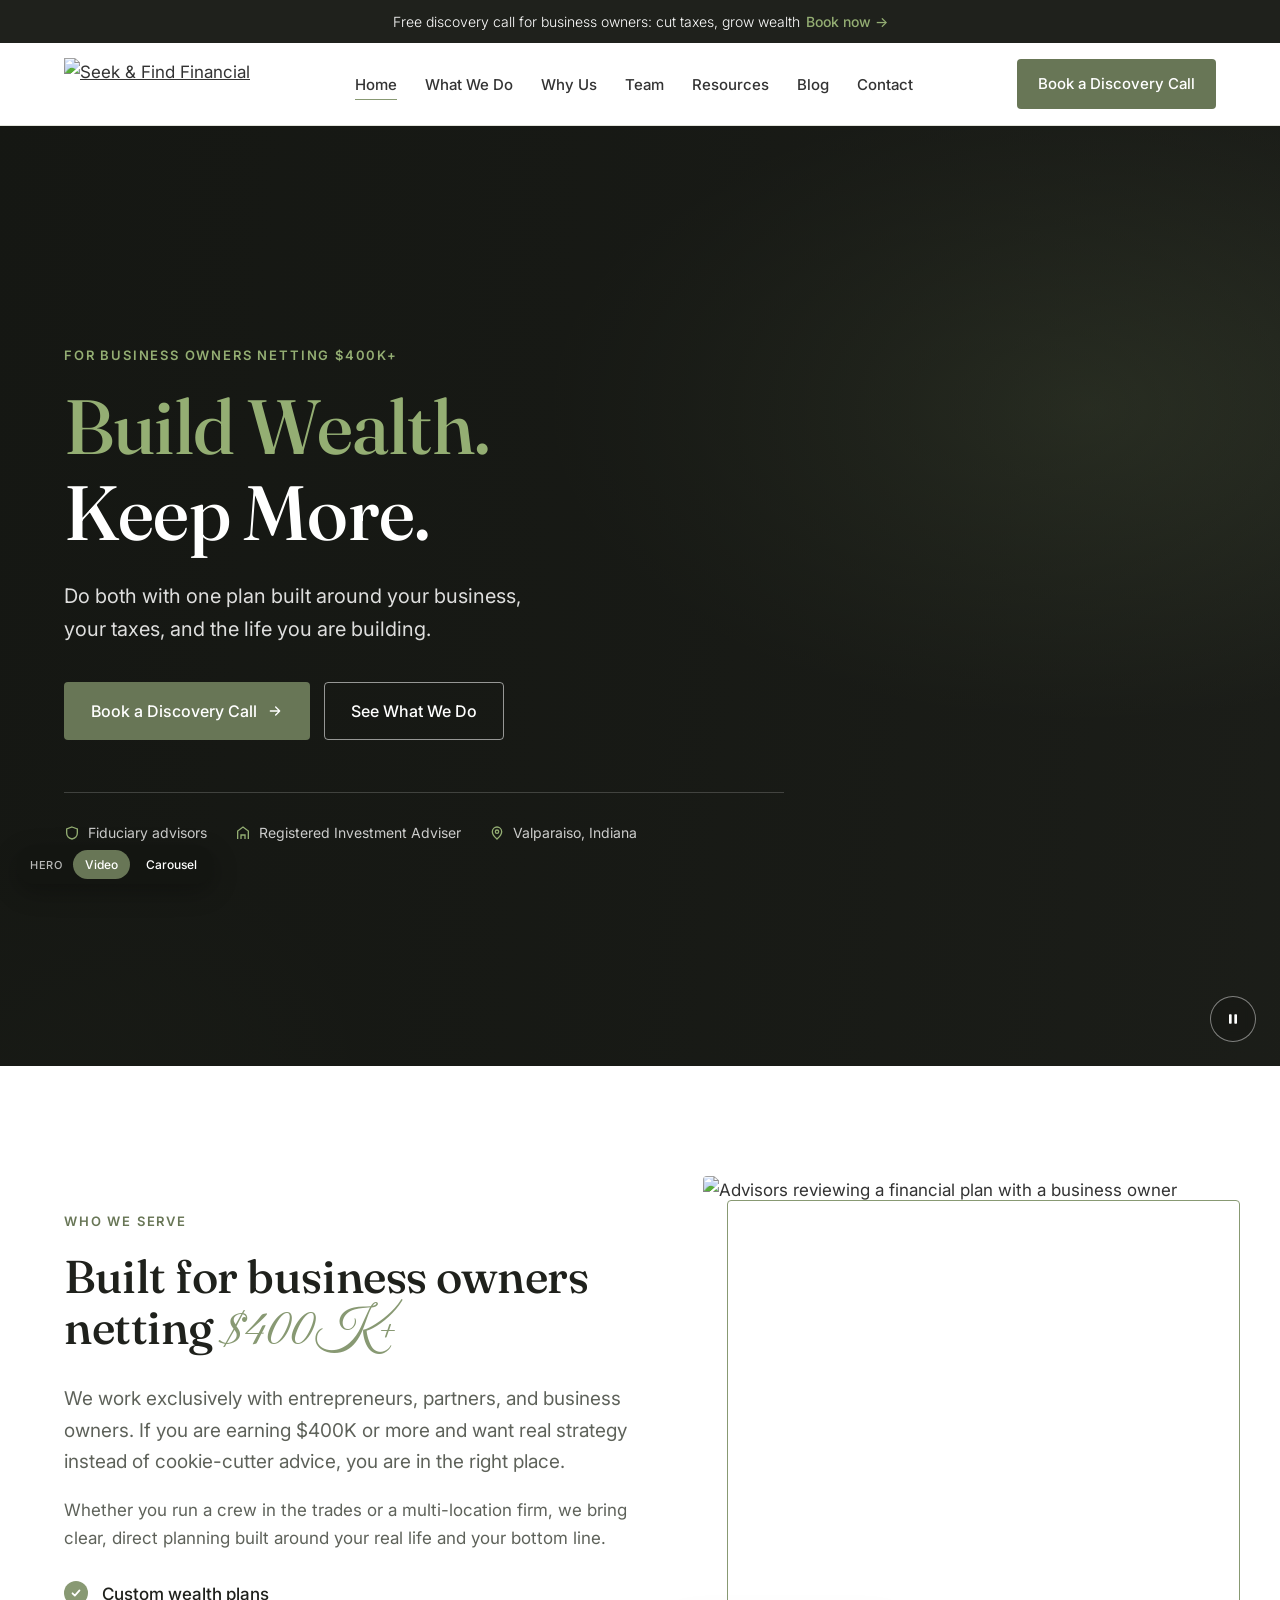
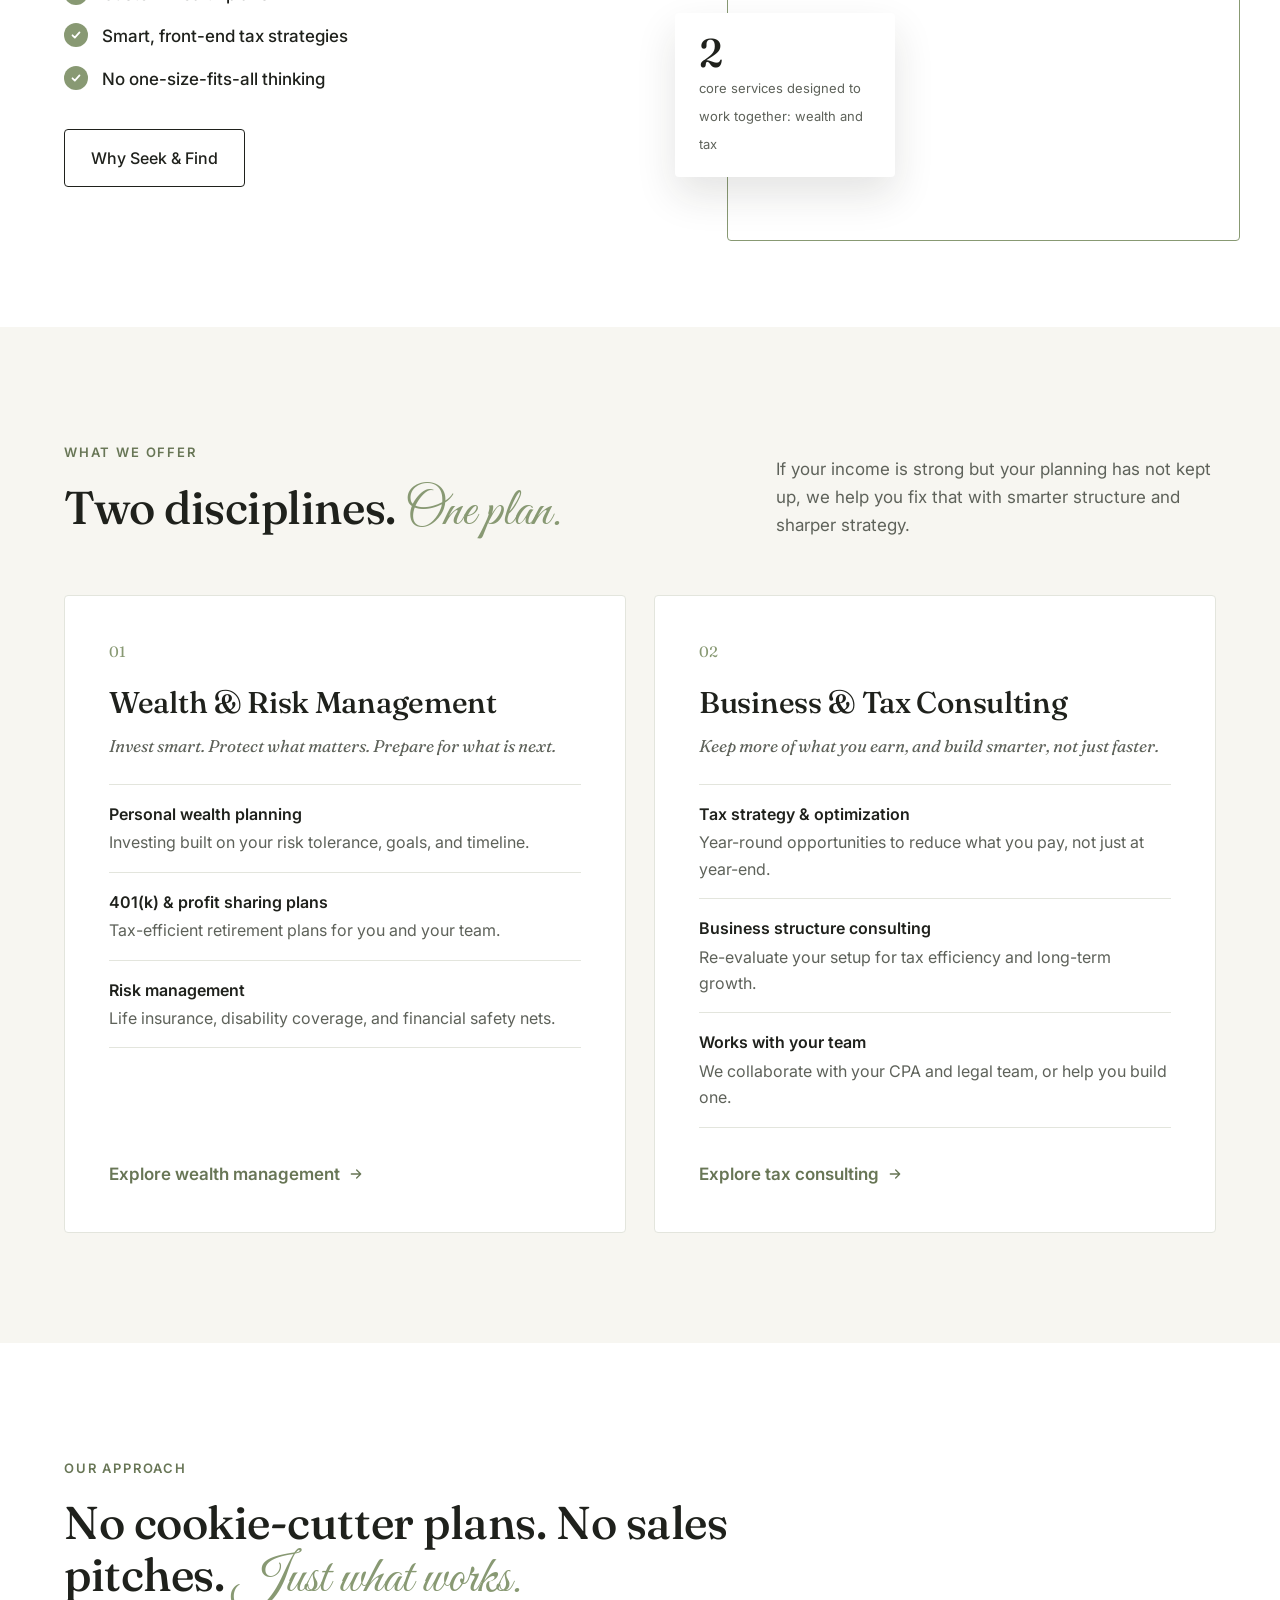
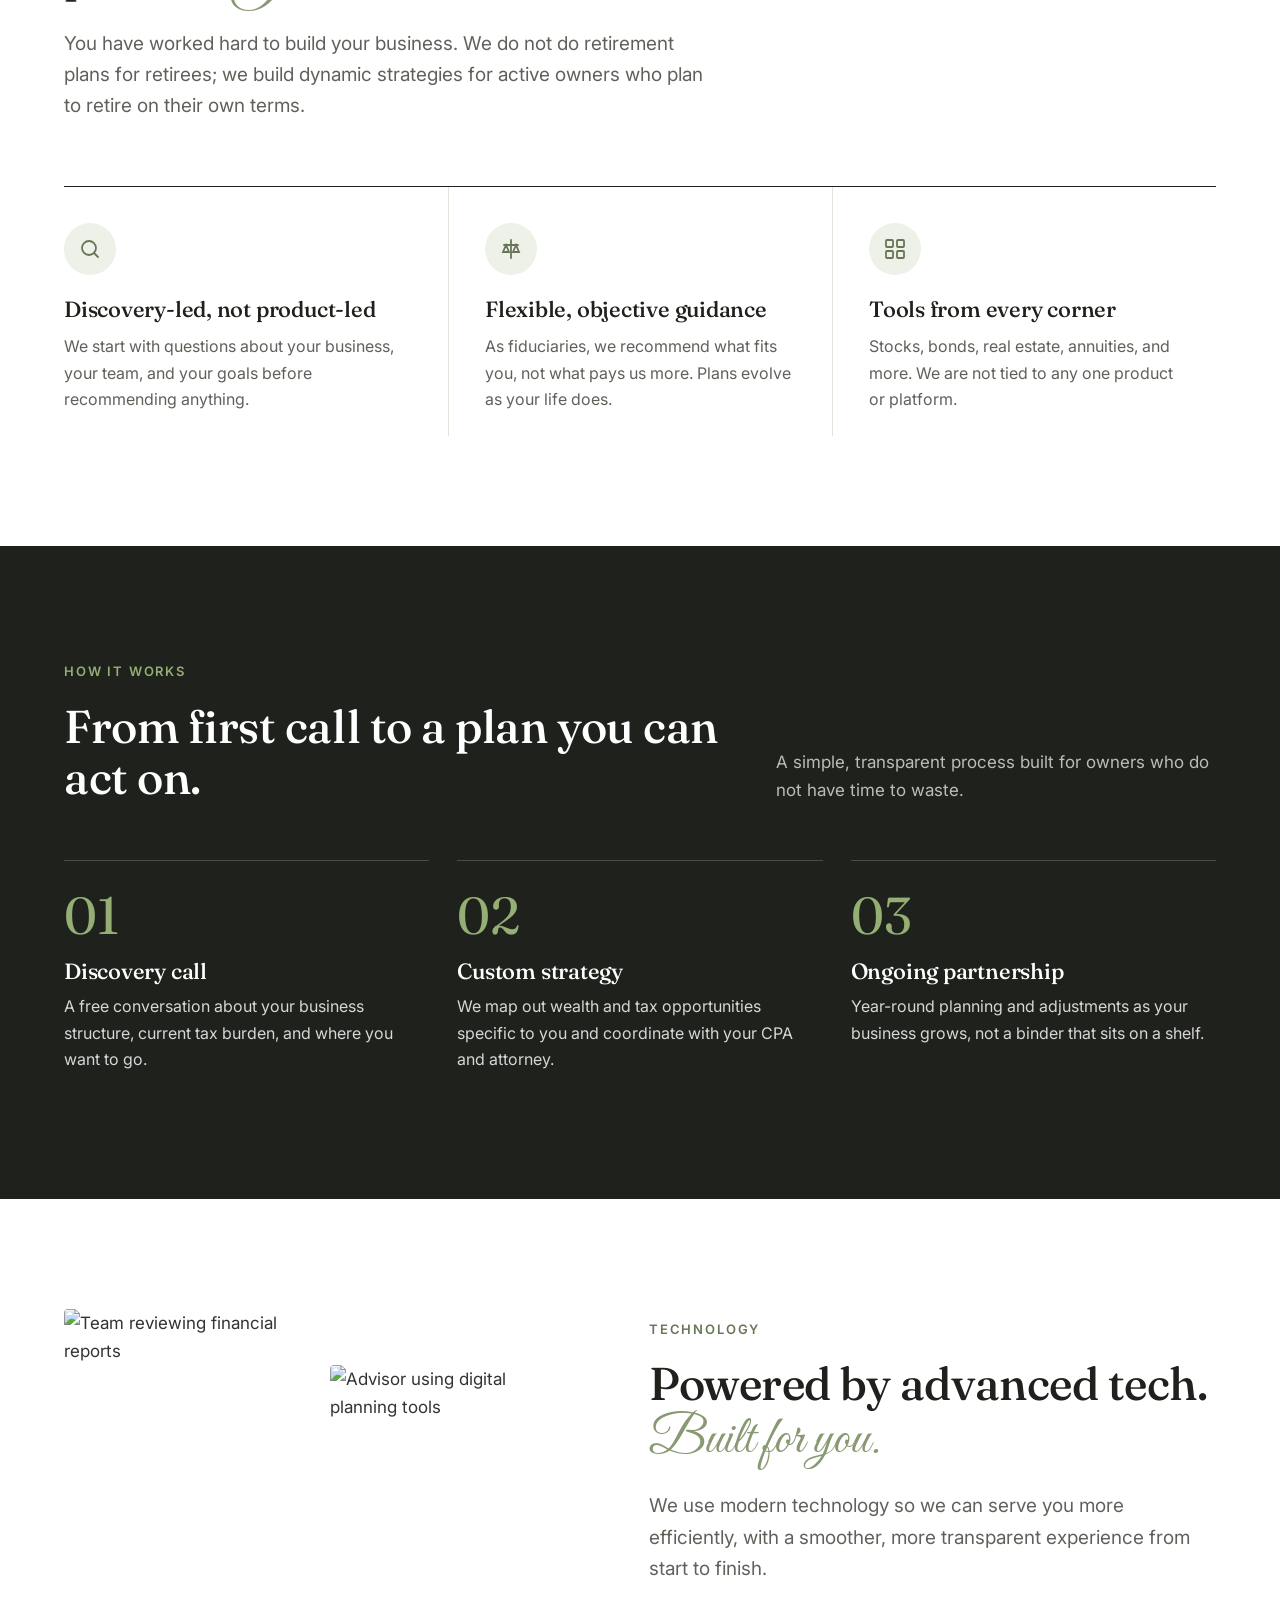
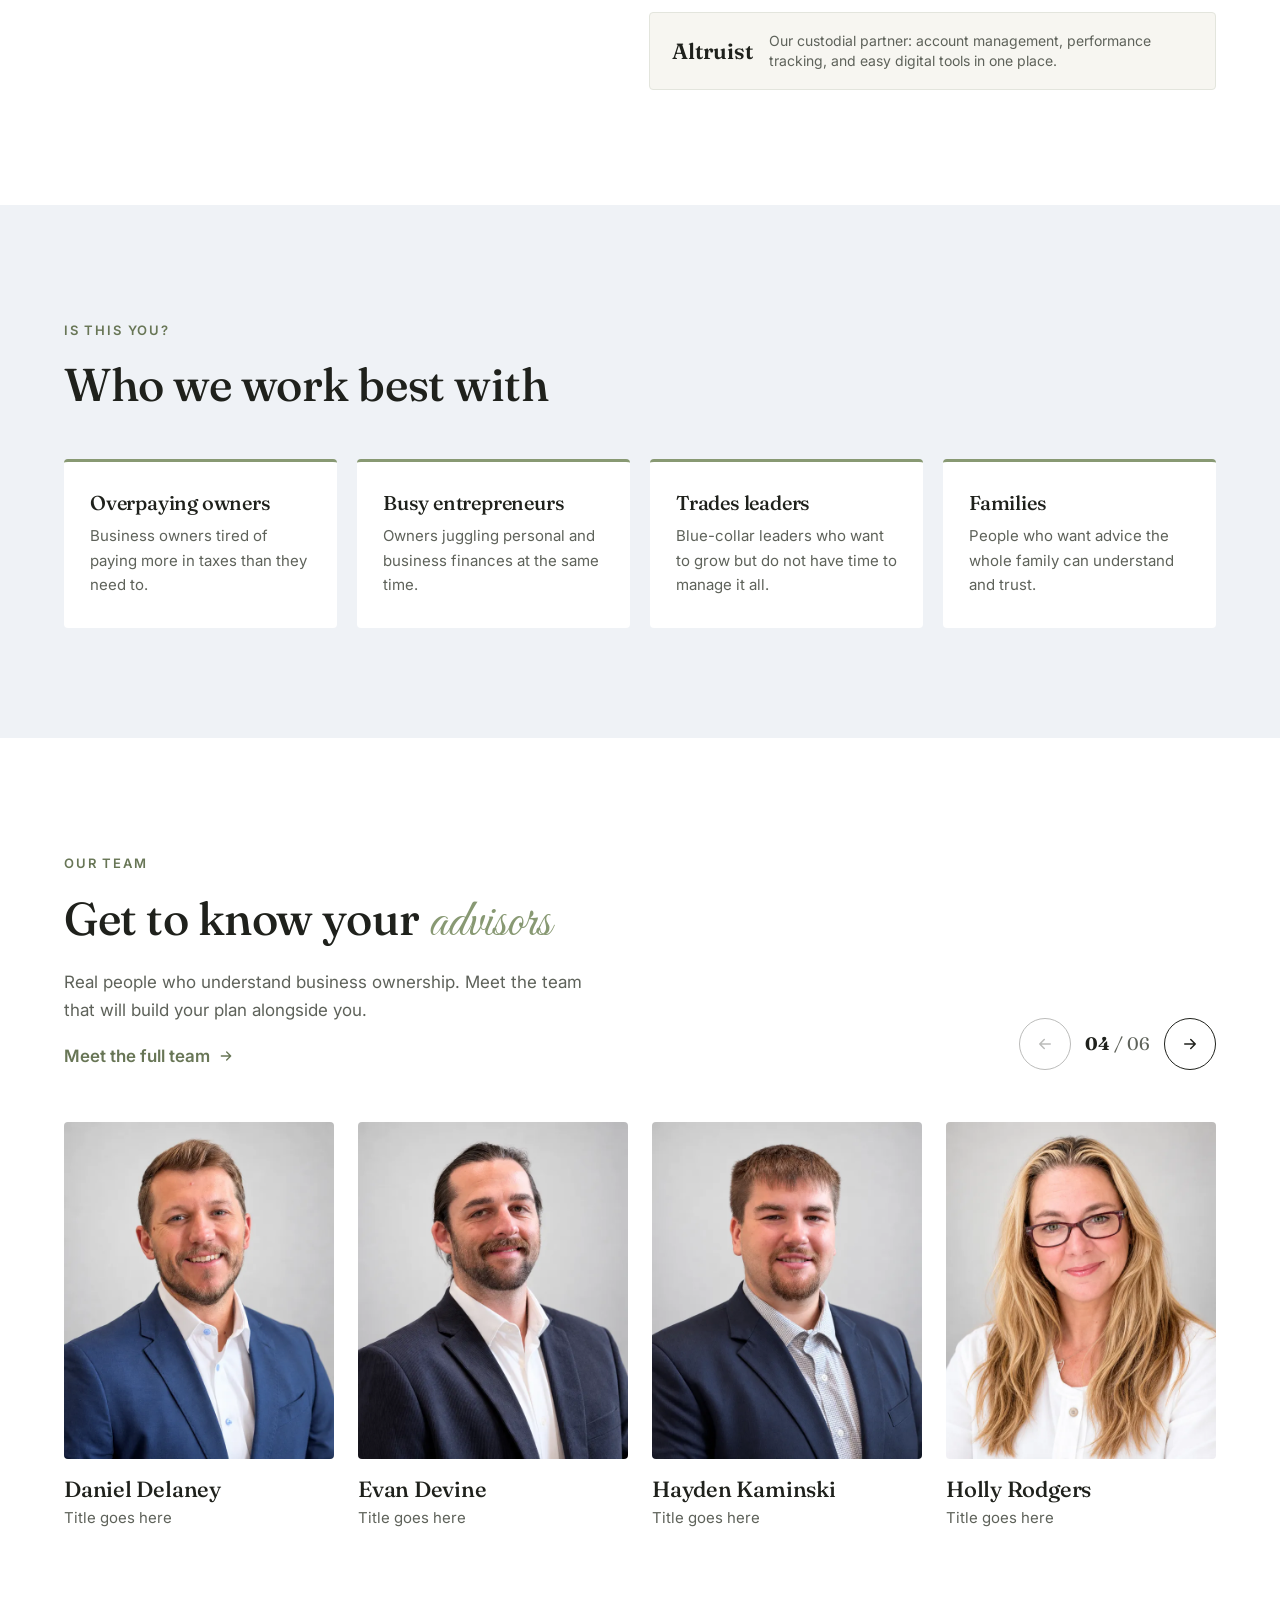
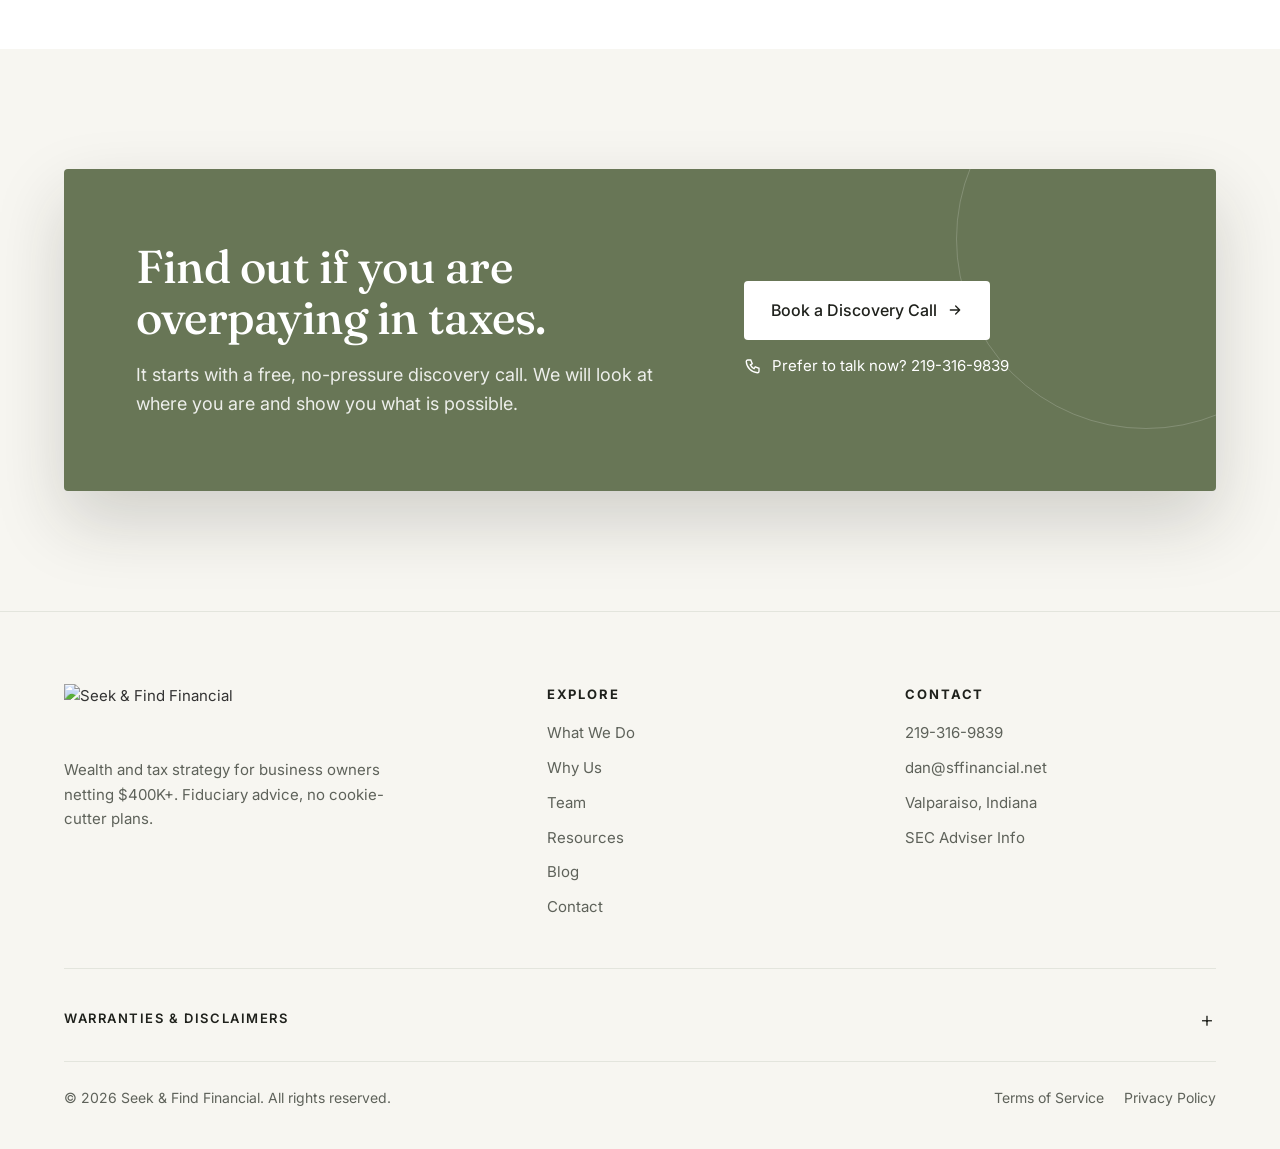
==== commit 832bde8b: "Add files via upload" ====
--- a/index.html
+++ b/index.html
@@ -12,6 +12,7 @@
 <link rel="stylesheet" href="assets/styles.css">
 </head>
 <body>
+<div class="mock-switch" role="group" aria-label="Mockup hero version"><span>Hero</span><button data-hero="video" aria-pressed="true">Video</button><button data-hero="carousel" aria-pressed="false">Carousel</button></div>
 
 <div class="topbar">
   <a href="contact.html">Free discovery call for business owners: cut taxes, grow wealth<span>Book now &rarr;</span></a>
--- a/assets/styles.css
+++ b/assets/styles.css
@@ -29,7 +29,6 @@
   p{margin:0 0 1em}
   .script{font-family:var(--script);font-weight:400;color:var(--sage);font-size:1.15em;letter-spacing:0;line-height:1}
   .eyebrow{display:inline-flex;align-items:center;gap:10px;font-size:13px;font-weight:600;letter-spacing:.14em;text-transform:uppercase;color:var(--sage-btn);margin-bottom:18px}
-  .eyebrow::before{content:"";width:28px;height:1px;background:currentColor}
   .lede{font-size:19px;color:var(--muted);max-width:640px}
 
   /* Buttons */
@@ -523,3 +522,9 @@
 }
 .contact-grid > *,.contact-card > span{min-width:0}
 .contact-card strong{overflow-wrap:anywhere}
+
+/* Mockup-only hero switcher (remove before build) */
+.mock-switch{position:fixed;left:16px;bottom:16px;z-index:200;display:flex;align-items:center;gap:4px;background:rgba(20,22,18,.92);color:#fff;padding:5px 5px 5px 14px;border-radius:100px;font:500 12px var(--body);box-shadow:0 8px 24px rgba(0,0,0,.25)}
+.mock-switch span{opacity:.7;margin-right:6px;letter-spacing:.06em;text-transform:uppercase;font-size:11px}
+.mock-switch button{border:0;background:none;color:#fff;font:inherit;padding:7px 12px;border-radius:100px;cursor:pointer}
+.mock-switch button[aria-pressed="true"]{background:var(--sage-btn)}
